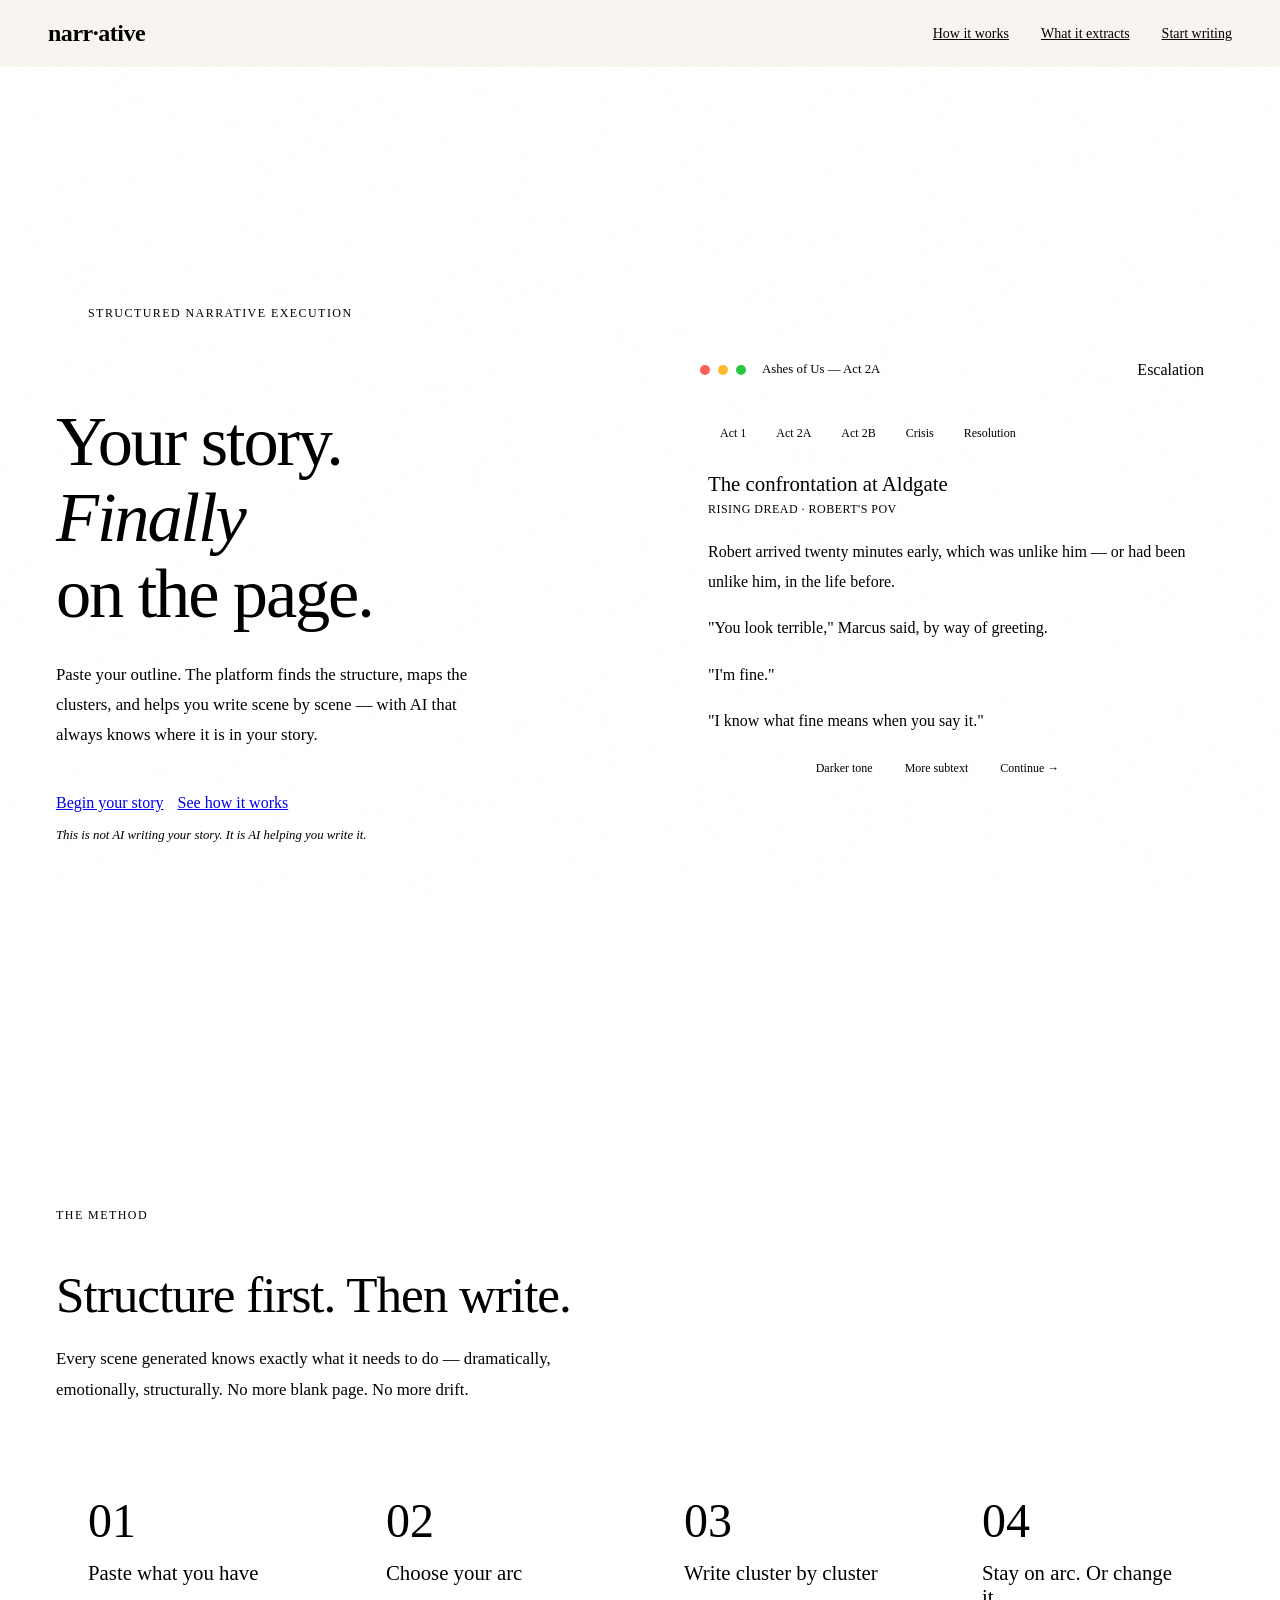
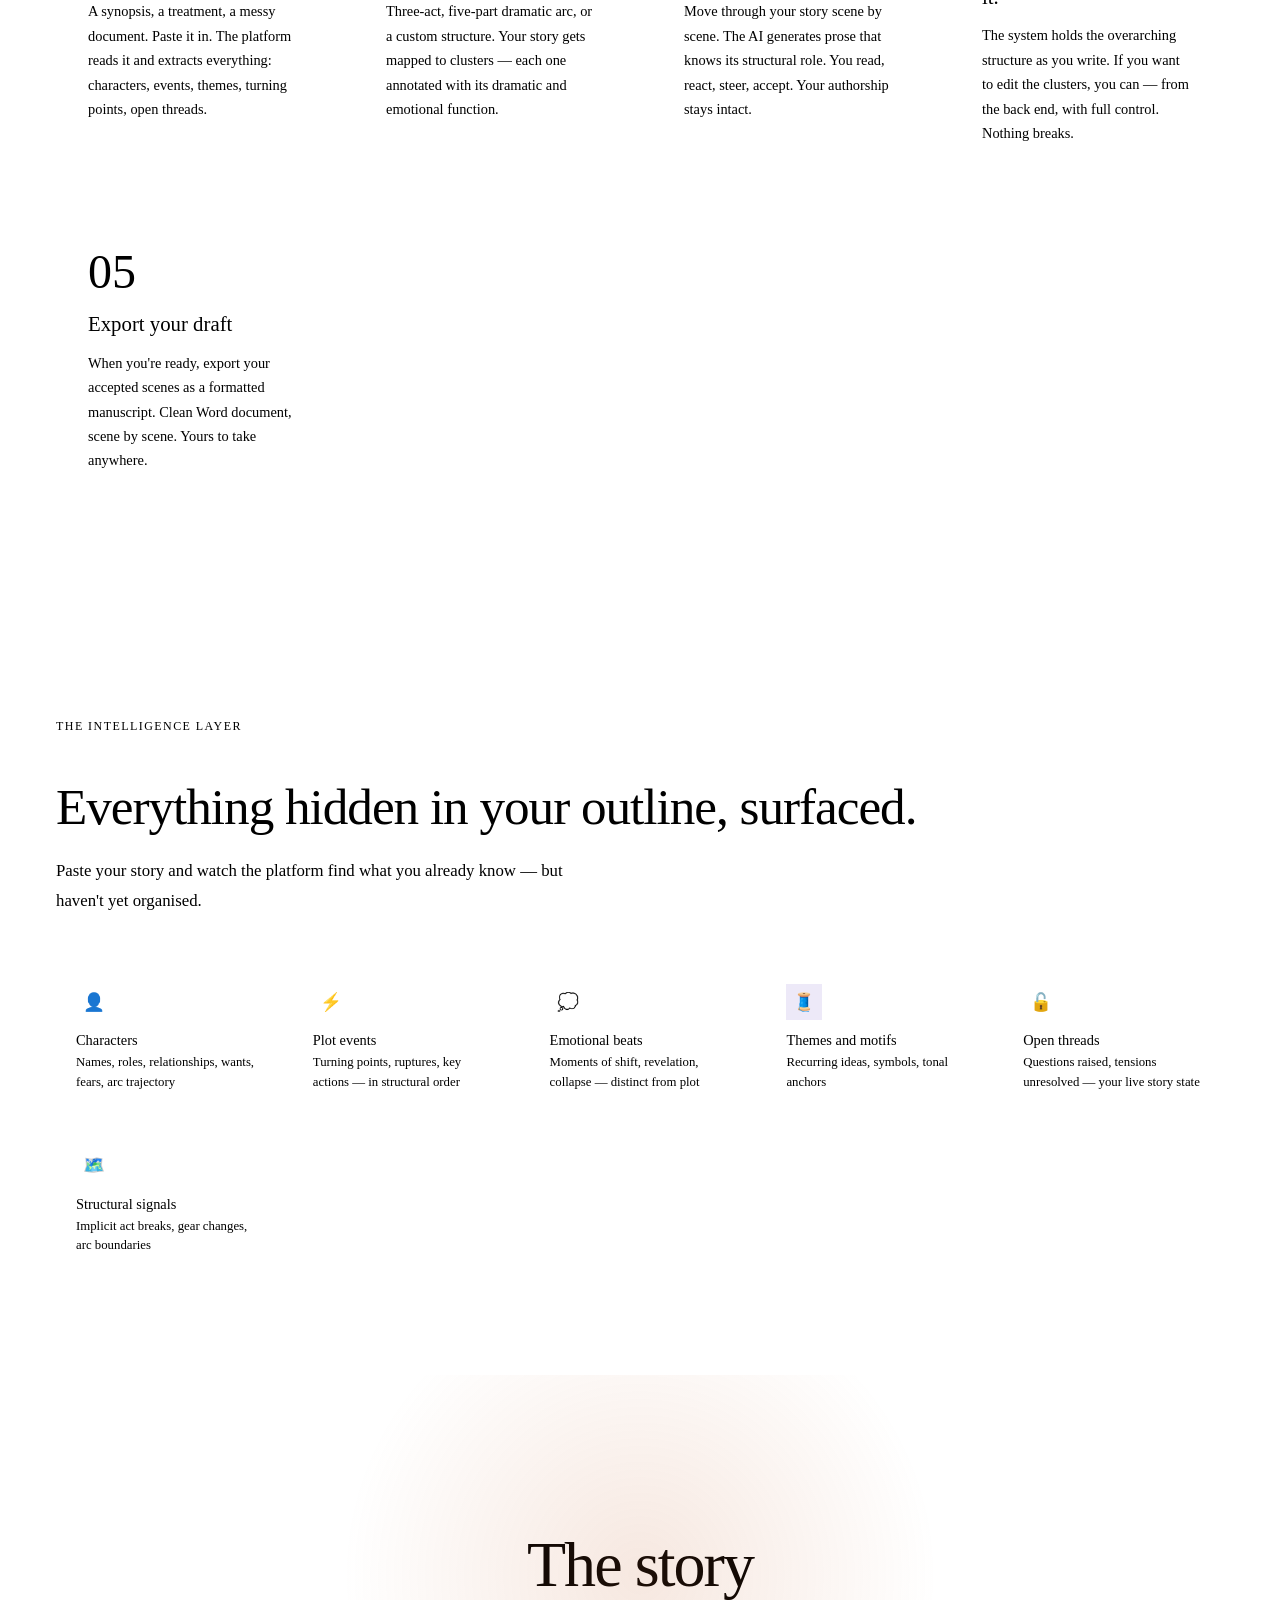
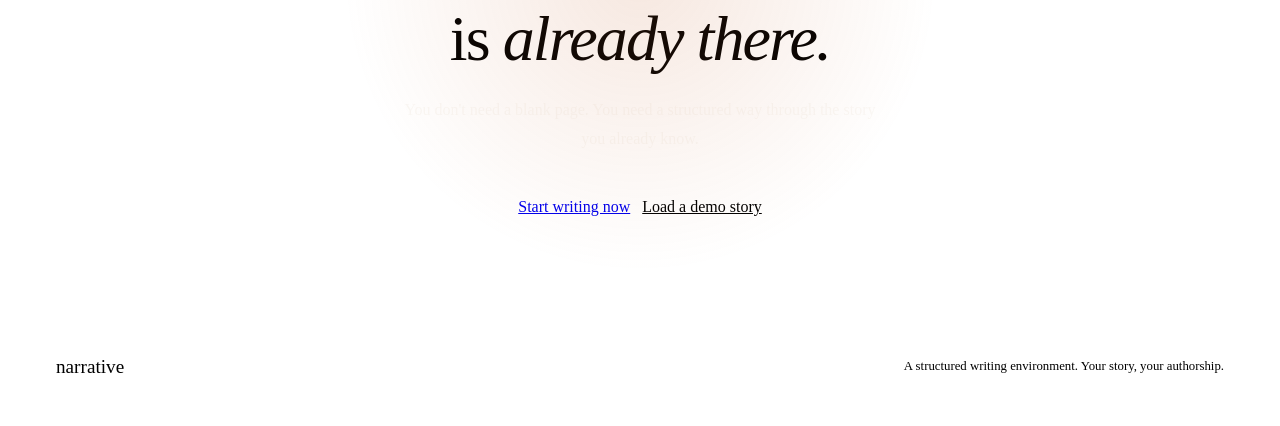
==== index.html @ 1c7d30bf "Add files via upload" ====
<!DOCTYPE html>
<html lang="en">
<head>
  <meta charset="UTF-8">
  <meta name="viewport" content="width=device-width, initial-scale=1.0">
  <title>Narrative — Structured storytelling</title>
  <link rel="stylesheet" href="css/style.css">
  <style>
    /* ── Landing page styles ── */
    body { overflow-x: hidden; }

    /* Grain texture overlay */
    body::before {
      content: '';
      position: fixed; inset: 0;
      background-image: url("data:image/svg+xml,%3Csvg viewBox='0 0 256 256' xmlns='http://www.w3.org/2000/svg'%3E%3Cfilter id='noise'%3E%3CfeTurbulence type='fractalNoise' baseFrequency='0.9' numOctaves='4' stitchTiles='stitch'/%3E%3C/filter%3E%3Crect width='100%25' height='100%25' filter='url(%23noise)' opacity='0.03'/%3E%3C/svg%3E");
      pointer-events: none; z-index: 0; opacity: 0.4;
    }

    /* ── Nav ── */
    nav {
      position: fixed; top: 0; left: 0; right: 0; z-index: 100;
      display: flex; align-items: center; justify-content: space-between;
      padding: 20px 48px;
      background: rgba(247,244,239,0.88);
      backdrop-filter: blur(12px);
      border-bottom: 1px solid var(--border);
    }
    .nav-logo {
      font-family: var(--font-display);
      font-size: 1.5rem; font-weight: 600;
      letter-spacing: -0.02em; color: var(--ink);
    }
    .nav-logo span { color: var(--accent); }
    .nav-links { display: flex; align-items: center; gap: 32px; }
    .nav-links a {
      font-size: 0.875rem; color: var(--ink-mute);
      transition: color var(--transition);
    }
    .nav-links a:hover { color: var(--ink); }

    /* ── Hero ── */
    .hero {
      min-height: 100vh;
      display: flex; align-items: center;
      padding: 120px 48px 80px;
      position: relative;
    }
    .hero-inner {
      max-width: 1200px; margin: 0 auto; width: 100%;
      display: grid; grid-template-columns: 1fr 1fr; gap: 80px;
      align-items: center;
    }
    .hero-text { position: relative; z-index: 1; }
    .hero-eyebrow {
      display: inline-flex; align-items: center; gap: 8px;
      font-size: 0.75rem; font-weight: 500; letter-spacing: 0.12em;
      text-transform: uppercase; color: var(--accent);
      margin-bottom: 24px;
    }
    .hero-eyebrow::before {
      content: ''; width: 24px; height: 1px; background: var(--accent);
    }
    .hero-title {
      font-size: clamp(3rem, 5.5vw, 5rem);
      font-weight: 300; line-height: 1.08;
      letter-spacing: -0.03em;
      color: var(--ink); margin-bottom: 28px;
    }
    .hero-title em { font-style: italic; color: var(--accent); }
    .hero-sub {
      font-size: 1.05rem; line-height: 1.8;
      color: var(--ink-soft); max-width: 440px;
      margin-bottom: 44px;
    }
    .hero-actions { display: flex; align-items: center; gap: 14px; flex-wrap: wrap; }
    .hero-note {
      margin-top: 16px;
      font-size: 0.8rem; color: var(--ink-ghost);
      font-style: italic;
    }

    /* ── Hero visual / demo card ── */
    .hero-visual {
      position: relative;
    }
    .demo-card {
      background: var(--paper-card);
      border: 1px solid var(--border);
      border-radius: var(--radius-xl);
      box-shadow: var(--shadow-lg);
      overflow: hidden;
      position: relative;
    }
    .demo-topbar {
      display: flex; align-items: center; gap: 8px;
      padding: 14px 20px;
      border-bottom: 1px solid var(--border);
      background: var(--paper-warm);
    }
    .demo-dot { width: 10px; height: 10px; border-radius: 50%; }
    .demo-dot:nth-child(1) { background: #ff5f56; }
    .demo-dot:nth-child(2) { background: #ffbd2e; }
    .demo-dot:nth-child(3) { background: #27c93f; }
    .demo-title {
      margin-left: 8px; font-size: 0.8rem;
      color: var(--ink-mute); font-weight: 500;
    }
    .demo-badge { margin-left: auto; }
    .demo-body { padding: 28px; }
    .demo-cluster-rail {
      display: flex; gap: 6px; margin-bottom: 24px;
      overflow-x: auto; padding-bottom: 2px;
    }
    .demo-cluster-rail::-webkit-scrollbar { display: none; }
    .demo-cluster {
      flex-shrink: 0; padding: 5px 12px;
      border-radius: 20px; font-size: 0.75rem; font-weight: 500;
      border: 1px solid var(--border); background: var(--paper-warm);
      color: var(--ink-mute); cursor: default;
      transition: var(--transition);
    }
    .demo-cluster.active {
      background: var(--ink); color: var(--paper); border-color: var(--ink);
    }
    .demo-cluster.done {
      background: var(--teal-pale); color: var(--teal); border-color: rgba(42,107,107,0.2);
    }
    .demo-scene-title {
      font-family: var(--font-display);
      font-size: 1.3rem; font-weight: 500;
      margin-bottom: 6px; color: var(--ink);
    }
    .demo-fn {
      font-size: 0.75rem; color: var(--accent);
      margin-bottom: 20px; font-weight: 500;
      letter-spacing: 0.04em; text-transform: uppercase;
    }
    .demo-prose {
      font-family: var(--font-display);
      font-size: 1rem; line-height: 1.9;
      color: var(--ink-soft);
    }
    .demo-prose p { margin-bottom: 12px; }
    .demo-cursor {
      display: inline-block; width: 2px; height: 18px;
      background: var(--accent); vertical-align: middle;
      animation: pulse-soft 1.2s ease-in-out infinite;
    }
    .demo-controls {
      display: flex; gap: 8px; margin-top: 20px; flex-wrap: wrap;
    }
    .demo-ctrl {
      padding: 5px 12px; border-radius: 20px;
      font-size: 0.75rem; border: 1px solid var(--border);
      background: var(--paper-warm); color: var(--ink-soft);
      cursor: default;
    }
    .demo-ctrl.primary {
      background: var(--accent); color: white; border-color: var(--accent);
    }

    /* floating accent shapes */
    .hero-visual::before {
      content: '';
      position: absolute; top: -40px; right: -40px;
      width: 200px; height: 200px;
      border: 1px solid var(--border-strong); border-radius: 50%;
      opacity: 0.4; z-index: -1;
    }
    .hero-visual::after {
      content: '';
      position: absolute; bottom: -60px; left: -30px;
      width: 120px; height: 120px;
      background: var(--accent-pale);
      border-radius: 50%; z-index: -1; opacity: 0.5;
      filter: blur(30px);
    }

    /* ── How it works ── */
    .section { padding: 100px 48px; }
    .section-inner { max-width: 1200px; margin: 0 auto; }
    .section-eyebrow {
      font-size: 0.75rem; font-weight: 500; letter-spacing: 0.12em;
      text-transform: uppercase; color: var(--accent);
      margin-bottom: 16px; display: block;
    }
    .section-title {
      font-size: clamp(2rem, 4vw, 3.2rem);
      font-weight: 400; letter-spacing: -0.02em;
      color: var(--ink); margin-bottom: 20px;
    }
    .section-sub {
      font-size: 1.05rem; color: var(--ink-soft);
      max-width: 540px; line-height: 1.8;
    }

    .steps-grid {
      display: grid;
      grid-template-columns: repeat(auto-fit, minmax(260px, 1fr));
      gap: 24px; margin-top: 60px;
    }
    .step-card {
      background: var(--paper-card);
      border: 1px solid var(--border);
      border-radius: var(--radius-lg);
      padding: 32px; position: relative;
      transition: var(--transition);
    }
    .step-card:hover {
      transform: translateY(-3px);
      box-shadow: var(--shadow-md);
      border-color: var(--border-strong);
    }
    .step-num {
      font-family: var(--font-display);
      font-size: 3rem; font-weight: 300;
      color: var(--border-strong); line-height: 1;
      margin-bottom: 16px; user-select: none;
    }
    .step-title {
      font-family: var(--font-display);
      font-size: 1.3rem; font-weight: 500;
      color: var(--ink); margin-bottom: 10px;
    }
    .step-desc { font-size: 0.9rem; color: var(--ink-mute); line-height: 1.7; }

    /* ── Extracts section ── */
    .extracts-section { background: var(--paper-warm); }
    .extracts-grid {
      display: grid;
      grid-template-columns: repeat(auto-fit, minmax(200px, 1fr));
      gap: 16px; margin-top: 48px;
    }
    .extract-item {
      background: var(--paper-card);
      border: 1px solid var(--border);
      border-radius: var(--radius-md);
      padding: 20px;
    }
    .extract-icon {
      width: 36px; height: 36px; border-radius: var(--radius-sm);
      display: flex; align-items: center; justify-content: center;
      font-size: 1.1rem; margin-bottom: 12px;
    }
    .extract-label {
      font-weight: 500; font-size: 0.9rem; color: var(--ink);
      margin-bottom: 4px;
    }
    .extract-desc { font-size: 0.8rem; color: var(--ink-mute); line-height: 1.5; }

    /* ── CTA ── */
    .cta-section {
      text-align: center; padding: 100px 48px;
      background: var(--ink); color: var(--paper);
      position: relative; overflow: hidden;
    }
    .cta-section::before {
      content: '';
      position: absolute; top: -100px; left: 50%;
      transform: translateX(-50%);
      width: 600px; height: 600px;
      background: radial-gradient(circle, rgba(196,98,45,0.15) 0%, transparent 70%);
      pointer-events: none;
    }
    .cta-title {
      font-size: clamp(2.4rem, 5vw, 4rem);
      font-weight: 300; letter-spacing: -0.03em;
      margin-bottom: 20px;
      color: var(--paper);
    }
    .cta-title em { font-style: italic; color: var(--accent-soft); }
    .cta-sub {
      font-size: 1rem; color: rgba(247,244,239,0.6);
      max-width: 480px; margin: 0 auto 44px; line-height: 1.8;
    }
    .cta-actions { display: flex; gap: 12px; justify-content: center; flex-wrap: wrap; }
    .btn-paper {
      background: var(--paper); color: var(--ink);
      border-color: var(--paper);
    }
    .btn-paper:hover { background: var(--paper-warm); transform: translateY(-1px); }

    /* ── Footer ── */
    footer {
      padding: 40px 48px;
      border-top: 1px solid var(--border);
      display: flex; align-items: center; justify-content: space-between;
      flex-wrap: wrap; gap: 16px;
    }
    .footer-logo {
      font-family: var(--font-display);
      font-size: 1.2rem; color: var(--ink-mute);
    }
    .footer-note { font-size: 0.8rem; color: var(--ink-ghost); }

    /* ── Staggered entry animations ── */
    .hero-eyebrow { animation: fadeUp 0.5s 0.1s both; }
    .hero-title   { animation: fadeUp 0.5s 0.2s both; }
    .hero-sub     { animation: fadeUp 0.5s 0.3s both; }
    .hero-actions { animation: fadeUp 0.5s 0.4s both; }
    .hero-visual  { animation: fadeUp 0.6s 0.35s both; }

    @media (max-width: 900px) {
      .hero-inner { grid-template-columns: 1fr; gap: 48px; }
      nav { padding: 16px 24px; }
      .hero { padding: 100px 24px 60px; }
      .section { padding: 64px 24px; }
      .nav-links { gap: 20px; }
    }
  </style>
</head>
<body>

  <!-- Navigation -->
  <nav>
    <div class="nav-logo">narr<span>·</span>ative</div>
    <div class="nav-links">
      <a href="#how">How it works</a>
      <a href="#extracts">What it extracts</a>
      <a href="app.html" class="btn btn-primary btn-sm">Start writing</a>
    </div>
  </nav>

  <!-- Hero -->
  <section class="hero">
    <div class="hero-inner">
      <div class="hero-text">
        <div class="hero-eyebrow">Structured narrative execution</div>
        <h1 class="hero-title">
          Your story.<br>
          <em>Finally</em><br>
          on the page.
        </h1>
        <p class="hero-sub">
          Paste your outline. The platform finds the structure, maps the clusters, and helps you write scene by scene — with AI that always knows where it is in your story.
        </p>
        <div class="hero-actions">
          <a href="app.html" class="btn btn-primary btn-lg">Begin your story</a>
          <a href="#how" class="btn btn-ghost btn-lg">See how it works</a>
        </div>
        <p class="hero-note">This is not AI writing your story. It is AI helping you write it.</p>
      </div>

      <!-- Demo preview card -->
      <div class="hero-visual">
        <div class="demo-card">
          <div class="demo-topbar">
            <div class="demo-dot"></div>
            <div class="demo-dot"></div>
            <div class="demo-dot"></div>
            <span class="demo-title">Ashes of Us — Act 2A</span>
            <span class="demo-badge pill pill-accent">Escalation</span>
          </div>
          <div class="demo-body">
            <div class="demo-cluster-rail">
              <div class="demo-cluster done">Act 1</div>
              <div class="demo-cluster active">Act 2A</div>
              <div class="demo-cluster">Act 2B</div>
              <div class="demo-cluster">Crisis</div>
              <div class="demo-cluster">Resolution</div>
            </div>
            <div class="demo-scene-title">The confrontation at Aldgate</div>
            <div class="demo-fn">Rising dread · Robert's POV</div>
            <div class="demo-prose">
              <p>Robert arrived twenty minutes early, which was unlike him — or had been unlike him, in the life before.</p>
              <p>"You look terrible," Marcus said, by way of greeting.</p>
              <p>"I'm fine."</p>
              <p>"I know what fine means when you say it."<span class="demo-cursor"></span></p>
            </div>
            <div class="demo-controls">
              <span class="demo-ctrl primary">Accept scene</span>
              <span class="demo-ctrl">Darker tone</span>
              <span class="demo-ctrl">More subtext</span>
              <span class="demo-ctrl">Continue →</span>
            </div>
          </div>
        </div>
      </div>
    </div>
  </section>

  <!-- How it works -->
  <section class="section" id="how">
    <div class="section-inner">
      <span class="section-eyebrow">The method</span>
      <h2 class="section-title">Structure first. Then write.</h2>
      <p class="section-sub">Every scene generated knows exactly what it needs to do — dramatically, emotionally, structurally. No more blank page. No more drift.</p>

      <div class="steps-grid">
        <div class="step-card">
          <div class="step-num">01</div>
          <div class="step-title">Paste what you have</div>
          <p class="step-desc">A synopsis, a treatment, a messy document. Paste it in. The platform reads it and extracts everything: characters, events, themes, turning points, open threads.</p>
        </div>
        <div class="step-card">
          <div class="step-num">02</div>
          <div class="step-title">Choose your arc</div>
          <p class="step-desc">Three-act, five-part dramatic arc, or a custom structure. Your story gets mapped to clusters — each one annotated with its dramatic and emotional function.</p>
        </div>
        <div class="step-card">
          <div class="step-num">03</div>
          <div class="step-title">Write cluster by cluster</div>
          <p class="step-desc">Move through your story scene by scene. The AI generates prose that knows its structural role. You read, react, steer, accept. Your authorship stays intact.</p>
        </div>
        <div class="step-card">
          <div class="step-num">04</div>
          <div class="step-title">Stay on arc. Or change it.</div>
          <p class="step-desc">The system holds the overarching structure as you write. If you want to edit the clusters, you can — from the back end, with full control. Nothing breaks.</p>
        </div>
        <div class="step-card">
          <div class="step-num">05</div>
          <div class="step-title">Export your draft</div>
          <p class="step-desc">When you're ready, export your accepted scenes as a formatted manuscript. Clean Word document, scene by scene. Yours to take anywhere.</p>
        </div>
      </div>
    </div>
  </section>

  <!-- What it extracts -->
  <section class="section extracts-section" id="extracts">
    <div class="section-inner">
      <span class="section-eyebrow">The intelligence layer</span>
      <h2 class="section-title">Everything hidden in your outline, surfaced.</h2>
      <p class="section-sub">Paste your story and watch the platform find what you already know — but haven't yet organised.</p>

      <div class="extracts-grid">
        <div class="extract-item">
          <div class="extract-icon" style="background:var(--accent-pale);">👤</div>
          <div class="extract-label">Characters</div>
          <div class="extract-desc">Names, roles, relationships, wants, fears, arc trajectory</div>
        </div>
        <div class="extract-item">
          <div class="extract-icon" style="background:var(--gold-pale);">⚡</div>
          <div class="extract-label">Plot events</div>
          <div class="extract-desc">Turning points, ruptures, key actions — in structural order</div>
        </div>
        <div class="extract-item">
          <div class="extract-icon" style="background:var(--teal-pale);">💭</div>
          <div class="extract-label">Emotional beats</div>
          <div class="extract-desc">Moments of shift, revelation, collapse — distinct from plot</div>
        </div>
        <div class="extract-item">
          <div class="extract-icon" style="background:#ede9f8;">🧵</div>
          <div class="extract-label">Themes and motifs</div>
          <div class="extract-desc">Recurring ideas, symbols, tonal anchors</div>
        </div>
        <div class="extract-item">
          <div class="extract-icon" style="background:var(--accent-pale);">🔓</div>
          <div class="extract-label">Open threads</div>
          <div class="extract-desc">Questions raised, tensions unresolved — your live story state</div>
        </div>
        <div class="extract-item">
          <div class="extract-icon" style="background:var(--paper-warm);">🗺️</div>
          <div class="extract-label">Structural signals</div>
          <div class="extract-desc">Implicit act breaks, gear changes, arc boundaries</div>
        </div>
      </div>
    </div>
  </section>

  <!-- CTA -->
  <section class="cta-section">
    <h2 class="cta-title">The story<br>is <em>already there.</em></h2>
    <p class="cta-sub">You don't need a blank page. You need a structured way through the story you already know.</p>
    <div class="cta-actions">
      <a href="app.html" class="btn btn-accent btn-lg">Start writing now</a>
      <a href="app.html?demo=true" class="btn btn-paper btn-lg">Load a demo story</a>
    </div>
  </section>

  <!-- Footer -->
  <footer>
    <div class="footer-logo">narrative</div>
    <div class="footer-note">A structured writing environment. Your story, your authorship.</div>
  </footer>

  <div id="toast-container"></div>

</body>
</html>
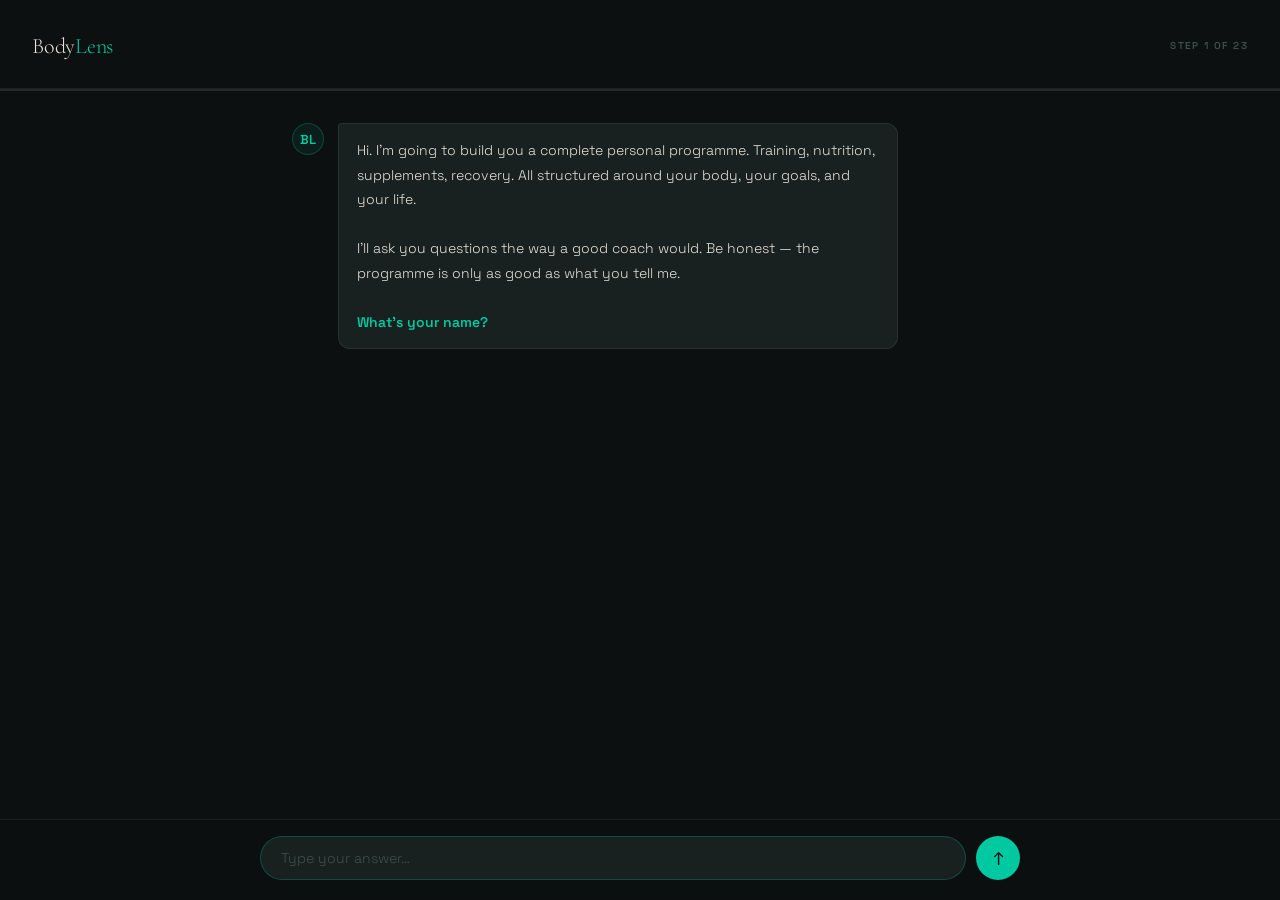
==== commit 00d655a6: "Add files via upload" ====
--- a/index.html
+++ b/index.html
@@ -1,481 +1,18 @@
 <!DOCTYPE html>
-<html lang="en">
+<html>
 <head>
-  <meta charset="UTF-8">
-  <meta name="viewport" content="width=device-width, initial-scale=1.0">
-  <title>Narrative — Structured storytelling</title>
-  <link rel="stylesheet" href="css/style.css">
-  <style>
-    /* ── Landing page styles ── */
-    body { overflow-x: hidden; }
-
-    /* Grain texture overlay */
-    body::before {
-      content: '';
-      position: fixed; inset: 0;
-      background-image: url("data:image/svg+xml,%3Csvg viewBox='0 0 256 256' xmlns='http://www.w3.org/2000/svg'%3E%3Cfilter id='noise'%3E%3CfeTurbulence type='fractalNoise' baseFrequency='0.9' numOctaves='4' stitchTiles='stitch'/%3E%3C/filter%3E%3Crect width='100%25' height='100%25' filter='url(%23noise)' opacity='0.03'/%3E%3C/svg%3E");
-      pointer-events: none; z-index: 0; opacity: 0.4;
-    }
-
-    /* ── Nav ── */
-    nav {
-      position: fixed; top: 0; left: 0; right: 0; z-index: 100;
-      display: flex; align-items: center; justify-content: space-between;
-      padding: 20px 48px;
-      background: rgba(247,244,239,0.88);
-      backdrop-filter: blur(12px);
-      border-bottom: 1px solid var(--border);
-    }
-    .nav-logo {
-      font-family: var(--font-display);
-      font-size: 1.5rem; font-weight: 600;
-      letter-spacing: -0.02em; color: var(--ink);
-    }
-    .nav-logo span { color: var(--accent); }
-    .nav-links { display: flex; align-items: center; gap: 32px; }
-    .nav-links a {
-      font-size: 0.875rem; color: var(--ink-mute);
-      transition: color var(--transition);
-    }
-    .nav-links a:hover { color: var(--ink); }
-
-    /* ── Hero ── */
-    .hero {
-      min-height: 100vh;
-      display: flex; align-items: center;
-      padding: 120px 48px 80px;
-      position: relative;
-    }
-    .hero-inner {
-      max-width: 1200px; margin: 0 auto; width: 100%;
-      display: grid; grid-template-columns: 1fr 1fr; gap: 80px;
-      align-items: center;
-    }
-    .hero-text { position: relative; z-index: 1; }
-    .hero-eyebrow {
-      display: inline-flex; align-items: center; gap: 8px;
-      font-size: 0.75rem; font-weight: 500; letter-spacing: 0.12em;
-      text-transform: uppercase; color: var(--accent);
-      margin-bottom: 24px;
-    }
-    .hero-eyebrow::before {
-      content: ''; width: 24px; height: 1px; background: var(--accent);
-    }
-    .hero-title {
-      font-size: clamp(3rem, 5.5vw, 5rem);
-      font-weight: 300; line-height: 1.08;
-      letter-spacing: -0.03em;
-      color: var(--ink); margin-bottom: 28px;
-    }
-    .hero-title em { font-style: italic; color: var(--accent); }
-    .hero-sub {
-      font-size: 1.05rem; line-height: 1.8;
-      color: var(--ink-soft); max-width: 440px;
-      margin-bottom: 44px;
-    }
-    .hero-actions { display: flex; align-items: center; gap: 14px; flex-wrap: wrap; }
-    .hero-note {
-      margin-top: 16px;
-      font-size: 0.8rem; color: var(--ink-ghost);
-      font-style: italic;
-    }
-
-    /* ── Hero visual / demo card ── */
-    .hero-visual {
-      position: relative;
-    }
-    .demo-card {
-      background: var(--paper-card);
-      border: 1px solid var(--border);
-      border-radius: var(--radius-xl);
-      box-shadow: var(--shadow-lg);
-      overflow: hidden;
-      position: relative;
-    }
-    .demo-topbar {
-      display: flex; align-items: center; gap: 8px;
-      padding: 14px 20px;
-      border-bottom: 1px solid var(--border);
-      background: var(--paper-warm);
-    }
-    .demo-dot { width: 10px; height: 10px; border-radius: 50%; }
-    .demo-dot:nth-child(1) { background: #ff5f56; }
-    .demo-dot:nth-child(2) { background: #ffbd2e; }
-    .demo-dot:nth-child(3) { background: #27c93f; }
-    .demo-title {
-      margin-left: 8px; font-size: 0.8rem;
-      color: var(--ink-mute); font-weight: 500;
-    }
-    .demo-badge { margin-left: auto; }
-    .demo-body { padding: 28px; }
-    .demo-cluster-rail {
-      display: flex; gap: 6px; margin-bottom: 24px;
-      overflow-x: auto; padding-bottom: 2px;
-    }
-    .demo-cluster-rail::-webkit-scrollbar { display: none; }
-    .demo-cluster {
-      flex-shrink: 0; padding: 5px 12px;
-      border-radius: 20px; font-size: 0.75rem; font-weight: 500;
-      border: 1px solid var(--border); background: var(--paper-warm);
-      color: var(--ink-mute); cursor: default;
-      transition: var(--transition);
-    }
-    .demo-cluster.active {
-      background: var(--ink); color: var(--paper); border-color: var(--ink);
-    }
-    .demo-cluster.done {
-      background: var(--teal-pale); color: var(--teal); border-color: rgba(42,107,107,0.2);
-    }
-    .demo-scene-title {
-      font-family: var(--font-display);
-      font-size: 1.3rem; font-weight: 500;
-      margin-bottom: 6px; color: var(--ink);
-    }
-    .demo-fn {
-      font-size: 0.75rem; color: var(--accent);
-      margin-bottom: 20px; font-weight: 500;
-      letter-spacing: 0.04em; text-transform: uppercase;
-    }
-    .demo-prose {
-      font-family: var(--font-display);
-      font-size: 1rem; line-height: 1.9;
-      color: var(--ink-soft);
-    }
-    .demo-prose p { margin-bottom: 12px; }
-    .demo-cursor {
-      display: inline-block; width: 2px; height: 18px;
-      background: var(--accent); vertical-align: middle;
-      animation: pulse-soft 1.2s ease-in-out infinite;
-    }
-    .demo-controls {
-      display: flex; gap: 8px; margin-top: 20px; flex-wrap: wrap;
-    }
-    .demo-ctrl {
-      padding: 5px 12px; border-radius: 20px;
-      font-size: 0.75rem; border: 1px solid var(--border);
-      background: var(--paper-warm); color: var(--ink-soft);
-      cursor: default;
-    }
-    .demo-ctrl.primary {
-      background: var(--accent); color: white; border-color: var(--accent);
-    }
-
-    /* floating accent shapes */
-    .hero-visual::before {
-      content: '';
-      position: absolute; top: -40px; right: -40px;
-      width: 200px; height: 200px;
-      border: 1px solid var(--border-strong); border-radius: 50%;
-      opacity: 0.4; z-index: -1;
-    }
-    .hero-visual::after {
-      content: '';
-      position: absolute; bottom: -60px; left: -30px;
-      width: 120px; height: 120px;
-      background: var(--accent-pale);
-      border-radius: 50%; z-index: -1; opacity: 0.5;
-      filter: blur(30px);
-    }
-
-    /* ── How it works ── */
-    .section { padding: 100px 48px; }
-    .section-inner { max-width: 1200px; margin: 0 auto; }
-    .section-eyebrow {
-      font-size: 0.75rem; font-weight: 500; letter-spacing: 0.12em;
-      text-transform: uppercase; color: var(--accent);
-      margin-bottom: 16px; display: block;
-    }
-    .section-title {
-      font-size: clamp(2rem, 4vw, 3.2rem);
-      font-weight: 400; letter-spacing: -0.02em;
-      color: var(--ink); margin-bottom: 20px;
-    }
-    .section-sub {
-      font-size: 1.05rem; color: var(--ink-soft);
-      max-width: 540px; line-height: 1.8;
-    }
-
-    .steps-grid {
-      display: grid;
-      grid-template-columns: repeat(auto-fit, minmax(260px, 1fr));
-      gap: 24px; margin-top: 60px;
-    }
-    .step-card {
-      background: var(--paper-card);
-      border: 1px solid var(--border);
-      border-radius: var(--radius-lg);
-      padding: 32px; position: relative;
-      transition: var(--transition);
-    }
-    .step-card:hover {
-      transform: translateY(-3px);
-      box-shadow: var(--shadow-md);
-      border-color: var(--border-strong);
-    }
-    .step-num {
-      font-family: var(--font-display);
-      font-size: 3rem; font-weight: 300;
-      color: var(--border-strong); line-height: 1;
-      margin-bottom: 16px; user-select: none;
-    }
-    .step-title {
-      font-family: var(--font-display);
-      font-size: 1.3rem; font-weight: 500;
-      color: var(--ink); margin-bottom: 10px;
-    }
-    .step-desc { font-size: 0.9rem; color: var(--ink-mute); line-height: 1.7; }
-
-    /* ── Extracts section ── */
-    .extracts-section { background: var(--paper-warm); }
-    .extracts-grid {
-      display: grid;
-      grid-template-columns: repeat(auto-fit, minmax(200px, 1fr));
-      gap: 16px; margin-top: 48px;
-    }
-    .extract-item {
-      background: var(--paper-card);
-      border: 1px solid var(--border);
-      border-radius: var(--radius-md);
-      padding: 20px;
-    }
-    .extract-icon {
-      width: 36px; height: 36px; border-radius: var(--radius-sm);
-      display: flex; align-items: center; justify-content: center;
-      font-size: 1.1rem; margin-bottom: 12px;
-    }
-    .extract-label {
-      font-weight: 500; font-size: 0.9rem; color: var(--ink);
-      margin-bottom: 4px;
-    }
-    .extract-desc { font-size: 0.8rem; color: var(--ink-mute); line-height: 1.5; }
-
-    /* ── CTA ── */
-    .cta-section {
-      text-align: center; padding: 100px 48px;
-      background: var(--ink); color: var(--paper);
-      position: relative; overflow: hidden;
-    }
-    .cta-section::before {
-      content: '';
-      position: absolute; top: -100px; left: 50%;
-      transform: translateX(-50%);
-      width: 600px; height: 600px;
-      background: radial-gradient(circle, rgba(196,98,45,0.15) 0%, transparent 70%);
-      pointer-events: none;
-    }
-    .cta-title {
-      font-size: clamp(2.4rem, 5vw, 4rem);
-      font-weight: 300; letter-spacing: -0.03em;
-      margin-bottom: 20px;
-      color: var(--paper);
-    }
-    .cta-title em { font-style: italic; color: var(--accent-soft); }
-    .cta-sub {
-      font-size: 1rem; color: rgba(247,244,239,0.6);
-      max-width: 480px; margin: 0 auto 44px; line-height: 1.8;
-    }
-    .cta-actions { display: flex; gap: 12px; justify-content: center; flex-wrap: wrap; }
-    .btn-paper {
-      background: var(--paper); color: var(--ink);
-      border-color: var(--paper);
-    }
-    .btn-paper:hover { background: var(--paper-warm); transform: translateY(-1px); }
-
-    /* ── Footer ── */
-    footer {
-      padding: 40px 48px;
-      border-top: 1px solid var(--border);
-      display: flex; align-items: center; justify-content: space-between;
-      flex-wrap: wrap; gap: 16px;
-    }
-    .footer-logo {
-      font-family: var(--font-display);
-      font-size: 1.2rem; color: var(--ink-mute);
-    }
-    .footer-note { font-size: 0.8rem; color: var(--ink-ghost); }
-
-    /* ── Staggered entry animations ── */
-    .hero-eyebrow { animation: fadeUp 0.5s 0.1s both; }
-    .hero-title   { animation: fadeUp 0.5s 0.2s both; }
-    .hero-sub     { animation: fadeUp 0.5s 0.3s both; }
-    .hero-actions { animation: fadeUp 0.5s 0.4s both; }
-    .hero-visual  { animation: fadeUp 0.6s 0.35s both; }
-
-    @media (max-width: 900px) {
-      .hero-inner { grid-template-columns: 1fr; gap: 48px; }
-      nav { padding: 16px 24px; }
-      .hero { padding: 100px 24px 60px; }
-      .section { padding: 64px 24px; }
-      .nav-links { gap: 20px; }
-    }
-  </style>
+<meta charset="UTF-8">
+<title>BodyLens</title>
 </head>
 <body>
-
-  <!-- Navigation -->
-  <nav>
-    <div class="nav-logo">narr<span>·</span>ative</div>
-    <div class="nav-links">
-      <a href="#how">How it works</a>
-      <a href="#extracts">What it extracts</a>
-      <a href="app.html" class="btn btn-primary btn-sm">Start writing</a>
-    </div>
-  </nav>
-
-  <!-- Hero -->
-  <section class="hero">
-    <div class="hero-inner">
-      <div class="hero-text">
-        <div class="hero-eyebrow">Structured narrative execution</div>
-        <h1 class="hero-title">
-          Your story.<br>
-          <em>Finally</em><br>
-          on the page.
-        </h1>
-        <p class="hero-sub">
-          Paste your outline. The platform finds the structure, maps the clusters, and helps you write scene by scene — with AI that always knows where it is in your story.
-        </p>
-        <div class="hero-actions">
-          <a href="app.html" class="btn btn-primary btn-lg">Begin your story</a>
-          <a href="#how" class="btn btn-ghost btn-lg">See how it works</a>
-        </div>
-        <p class="hero-note">This is not AI writing your story. It is AI helping you write it.</p>
-      </div>
-
-      <!-- Demo preview card -->
-      <div class="hero-visual">
-        <div class="demo-card">
-          <div class="demo-topbar">
-            <div class="demo-dot"></div>
-            <div class="demo-dot"></div>
-            <div class="demo-dot"></div>
-            <span class="demo-title">Ashes of Us — Act 2A</span>
-            <span class="demo-badge pill pill-accent">Escalation</span>
-          </div>
-          <div class="demo-body">
-            <div class="demo-cluster-rail">
-              <div class="demo-cluster done">Act 1</div>
-              <div class="demo-cluster active">Act 2A</div>
-              <div class="demo-cluster">Act 2B</div>
-              <div class="demo-cluster">Crisis</div>
-              <div class="demo-cluster">Resolution</div>
-            </div>
-            <div class="demo-scene-title">The confrontation at Aldgate</div>
-            <div class="demo-fn">Rising dread · Robert's POV</div>
-            <div class="demo-prose">
-              <p>Robert arrived twenty minutes early, which was unlike him — or had been unlike him, in the life before.</p>
-              <p>"You look terrible," Marcus said, by way of greeting.</p>
-              <p>"I'm fine."</p>
-              <p>"I know what fine means when you say it."<span class="demo-cursor"></span></p>
-            </div>
-            <div class="demo-controls">
-              <span class="demo-ctrl primary">Accept scene</span>
-              <span class="demo-ctrl">Darker tone</span>
-              <span class="demo-ctrl">More subtext</span>
-              <span class="demo-ctrl">Continue →</span>
-            </div>
-          </div>
-        </div>
-      </div>
-    </div>
-  </section>
-
-  <!-- How it works -->
-  <section class="section" id="how">
-    <div class="section-inner">
-      <span class="section-eyebrow">The method</span>
-      <h2 class="section-title">Structure first. Then write.</h2>
-      <p class="section-sub">Every scene generated knows exactly what it needs to do — dramatically, emotionally, structurally. No more blank page. No more drift.</p>
-
-      <div class="steps-grid">
-        <div class="step-card">
-          <div class="step-num">01</div>
-          <div class="step-title">Paste what you have</div>
-          <p class="step-desc">A synopsis, a treatment, a messy document. Paste it in. The platform reads it and extracts everything: characters, events, themes, turning points, open threads.</p>
-        </div>
-        <div class="step-card">
-          <div class="step-num">02</div>
-          <div class="step-title">Choose your arc</div>
-          <p class="step-desc">Three-act, five-part dramatic arc, or a custom structure. Your story gets mapped to clusters — each one annotated with its dramatic and emotional function.</p>
-        </div>
-        <div class="step-card">
-          <div class="step-num">03</div>
-          <div class="step-title">Write cluster by cluster</div>
-          <p class="step-desc">Move through your story scene by scene. The AI generates prose that knows its structural role. You read, react, steer, accept. Your authorship stays intact.</p>
-        </div>
-        <div class="step-card">
-          <div class="step-num">04</div>
-          <div class="step-title">Stay on arc. Or change it.</div>
-          <p class="step-desc">The system holds the overarching structure as you write. If you want to edit the clusters, you can — from the back end, with full control. Nothing breaks.</p>
-        </div>
-        <div class="step-card">
-          <div class="step-num">05</div>
-          <div class="step-title">Export your draft</div>
-          <p class="step-desc">When you're ready, export your accepted scenes as a formatted manuscript. Clean Word document, scene by scene. Yours to take anywhere.</p>
-        </div>
-      </div>
-    </div>
-  </section>
-
-  <!-- What it extracts -->
-  <section class="section extracts-section" id="extracts">
-    <div class="section-inner">
-      <span class="section-eyebrow">The intelligence layer</span>
-      <h2 class="section-title">Everything hidden in your outline, surfaced.</h2>
-      <p class="section-sub">Paste your story and watch the platform find what you already know — but haven't yet organised.</p>
-
-      <div class="extracts-grid">
-        <div class="extract-item">
-          <div class="extract-icon" style="background:var(--accent-pale);">👤</div>
-          <div class="extract-label">Characters</div>
-          <div class="extract-desc">Names, roles, relationships, wants, fears, arc trajectory</div>
-        </div>
-        <div class="extract-item">
-          <div class="extract-icon" style="background:var(--gold-pale);">⚡</div>
-          <div class="extract-label">Plot events</div>
-          <div class="extract-desc">Turning points, ruptures, key actions — in structural order</div>
-        </div>
-        <div class="extract-item">
-          <div class="extract-icon" style="background:var(--teal-pale);">💭</div>
-          <div class="extract-label">Emotional beats</div>
-          <div class="extract-desc">Moments of shift, revelation, collapse — distinct from plot</div>
-        </div>
-        <div class="extract-item">
-          <div class="extract-icon" style="background:#ede9f8;">🧵</div>
-          <div class="extract-label">Themes and motifs</div>
-          <div class="extract-desc">Recurring ideas, symbols, tonal anchors</div>
-        </div>
-        <div class="extract-item">
-          <div class="extract-icon" style="background:var(--accent-pale);">🔓</div>
-          <div class="extract-label">Open threads</div>
-          <div class="extract-desc">Questions raised, tensions unresolved — your live story state</div>
-        </div>
-        <div class="extract-item">
-          <div class="extract-icon" style="background:var(--paper-warm);">🗺️</div>
-          <div class="extract-label">Structural signals</div>
-          <div class="extract-desc">Implicit act breaks, gear changes, arc boundaries</div>
-        </div>
-      </div>
-    </div>
-  </section>
-
-  <!-- CTA -->
-  <section class="cta-section">
-    <h2 class="cta-title">The story<br>is <em>already there.</em></h2>
-    <p class="cta-sub">You don't need a blank page. You need a structured way through the story you already know.</p>
-    <div class="cta-actions">
-      <a href="app.html" class="btn btn-accent btn-lg">Start writing now</a>
-      <a href="app.html?demo=true" class="btn btn-paper btn-lg">Load a demo story</a>
-    </div>
-  </section>
-
-  <!-- Footer -->
-  <footer>
-    <div class="footer-logo">narrative</div>
-    <div class="footer-note">A structured writing environment. Your story, your authorship.</div>
-  </footer>
-
-  <div id="toast-container"></div>
-
+<script>
+  try {
+    const p = localStorage.getItem('bl_profile');
+    const ok = p && JSON.parse(p) && JSON.parse(p).name;
+    location.replace(ok ? 'bodylens-day.html' : 'bodylens-onboard.html');
+  } catch(e) {
+    location.replace('bodylens-onboard.html');
+  }
+</script>
 </body>
 </html>
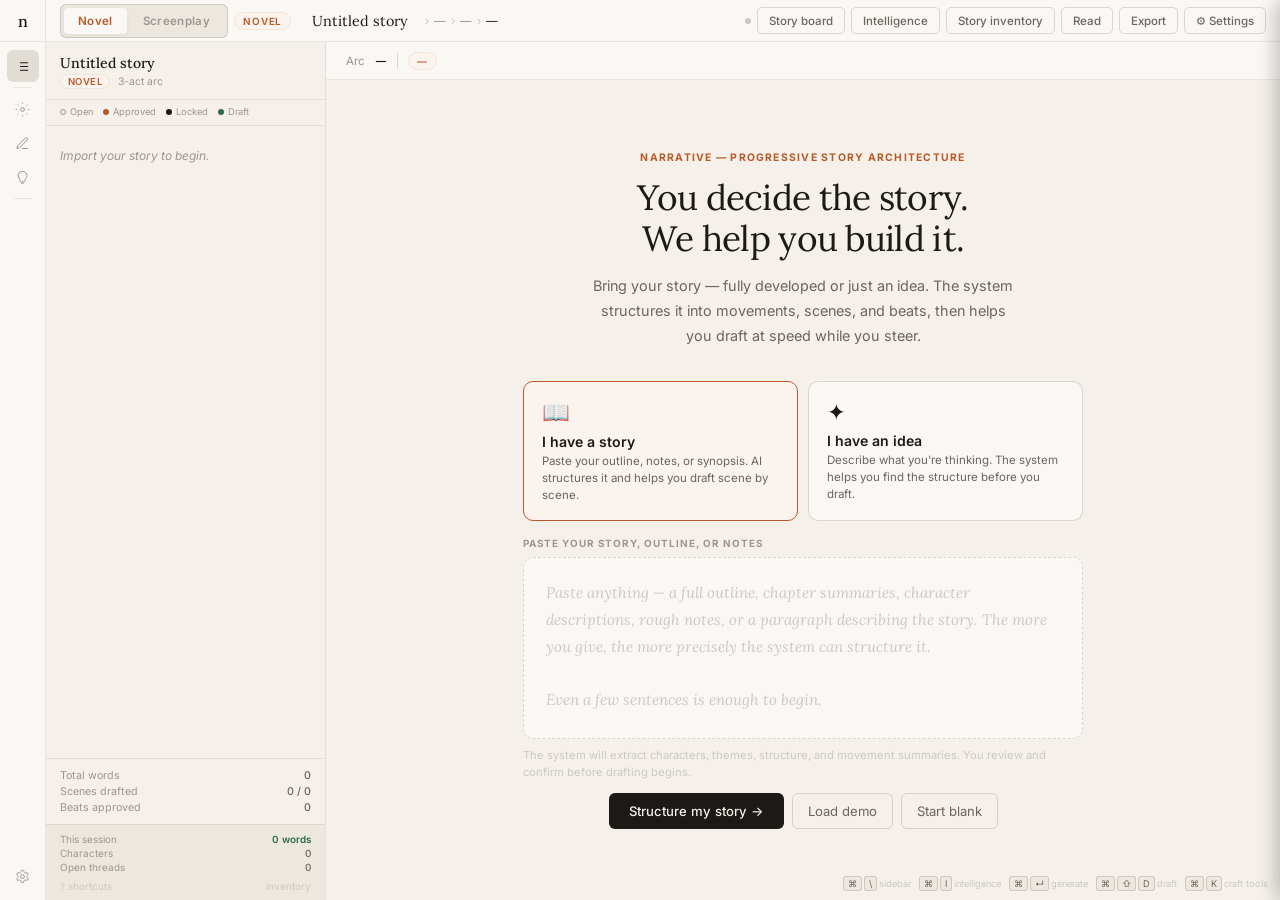
==== commit 075f5192: "Rename app.html to index.html" ====
--- a/index.html
+++ b/index.html
@@ -1,18 +1,8618 @@
 <!DOCTYPE html>
-<html>
+<html lang="en">
 <head>
 <meta charset="UTF-8">
-<title>BodyLens</title>
+<meta name="viewport" content="width=device-width, initial-scale=1.0">
+<title>Narrative</title>
+<link rel="preconnect" href="https://fonts.googleapis.com">
+<link href="https://fonts.googleapis.com/css2?family=Lora:ital,wght@0,400;0,500;1,400;1,500&family=Inter:wght@300;400;500;600&display=swap" rel="stylesheet">
+<style>
+/* ═══════════════════════════════════════════════════════════════
+   DESIGN TOKENS
+═══════════════════════════════════════════════════════════════ */
+:root {
+  /* Surfaces */
+  --paper:       #f5f1ea;
+  --paper-2:     #ece8df;
+  --paper-3:     #e2ddd4;
+  --paper-card:  #faf8f4;
+
+  /* Ink */
+  --ink:         #1c1917;
+  --ink-2:       #3d3936;
+  --ink-3:       #6b6560;
+  --ink-4:       #9c9590;
+  --ink-5:       #ccc8c2;
+
+  /* Accent */
+  --accent:      #b85a28;
+  --accent-2:    #f2e4d8;
+  --accent-3:    #faf3ee;
+
+  /* Status colours */
+  --col-open:     #9c9590;
+  --col-approved: #b85a28;
+  --col-locked:   #1c1917;
+  --col-draft:    #2d6a4f;
+  --col-beat:     #5b4fcf;
+
+  /* Mode colours */
+  --novel-accent:      #b85a28;
+  --screenplay-accent: #1a5276;
+  --screenplay-2:      #d6eaf8;
+
+  /* Structure */
+  --border:   rgba(28,25,23,.08);
+  --border-2: rgba(28,25,23,.15);
+  --shadow-s: 0 1px 4px rgba(28,25,23,.06);
+  --shadow-m: 0 4px 18px rgba(28,25,23,.09);
+
+  /* Type */
+  --serif: 'Lora', Georgia, serif;
+  --sans:  'Inter', system-ui, sans-serif;
+  --ease:  cubic-bezier(.4,0,.2,1);
+
+  /* Sidebar width */
+  --sb-w: 280px;
+  --rail-w: 46px;
+}
+
+/* Screenplay mode overrides accent colour */
+body.screenplay {
+  --accent:   #1a5276;
+  --accent-2: #d6eaf8;
+  --accent-3: #eaf4fb;
+}
+
+/* ═══════════════════════════════════════════════════════════════
+   RESET
+═══════════════════════════════════════════════════════════════ */
+*,*::before,*::after { box-sizing:border-box; margin:0; padding:0; }
+html,body { height:100%; overflow:hidden; }
+body { font-family:var(--sans); background:var(--paper); color:var(--ink);
+       -webkit-font-smoothing:antialiased; font-size:14px; }
+button { font-family:inherit; cursor:pointer; border:none; background:none; color:inherit; }
+input,textarea { font-family:inherit; outline:none; border:none; background:none; color:inherit; }
+::-webkit-scrollbar { width:4px; }
+::-webkit-scrollbar-thumb { background:var(--border-2); border-radius:2px; }
+
+/* ═══════════════════════════════════════════════════════════════
+   APP SHELL  —  rail | sidebar | main
+═══════════════════════════════════════════════════════════════ */
+#shell {
+  display: grid;
+  grid-template-rows: 42px 1fr;
+  grid-template-columns: var(--rail-w) var(--sb-w) 1fr;
+  grid-template-areas:
+    "topbar topbar topbar"
+    "rail   sb     main";
+  height: 100vh;
+  transition: grid-template-columns 220ms var(--ease);
+}
+#shell.sb-closed {
+  grid-template-columns: var(--rail-w) 0px 1fr;
+}
+
+/* ═══════════════════════════════════════════════════════════════
+   TOPBAR
+═══════════════════════════════════════════════════════════════ */
+#topbar {
+  grid-area: topbar;
+  display: flex;
+  align-items: center;
+  gap: 0;
+  background: var(--paper-card);
+  border-bottom: 1px solid var(--border);
+  z-index: 100;
+  padding-right: 14px;
+}
+
+/* Logo mark */
+#tb-logo {
+  width: var(--rail-w);
+  height: 42px;
+  display: flex;
+  align-items: center;
+  justify-content: center;
+  font-family: var(--serif);
+  font-size: 1rem;
+  font-weight: 500;
+  letter-spacing: -.02em;
+  color: var(--ink);
+  border-right: 1px solid var(--border);
+  flex-shrink: 0;
+  user-select: none;
+}
+
+/* Mode toggle — Novel / Screenplay */
+#mode-toggle {
+  display: flex;
+  align-items: center;
+  gap: 2px;
+  background: var(--paper-2);
+  border: 1px solid var(--border-2);
+  border-radius: 6px;
+  padding: 3px;
+  margin-left: 14px;
+}
+.mode-btn {
+  height: 26px;
+  padding: 0 14px;
+  border-radius: 4px;
+  font-size: .72rem;
+  font-weight: 600;
+  letter-spacing: .03em;
+  color: var(--ink-4);
+  transition: all 180ms var(--ease);
+}
+.mode-btn.active {
+  background: var(--paper-card);
+  color: var(--accent);
+  box-shadow: var(--shadow-s);
+}
+
+/* Mode badge — shows in topbar when mode active */
+#mode-badge {
+  font-size: .62rem;
+  font-weight: 600;
+  letter-spacing: .08em;
+  text-transform: uppercase;
+  color: var(--accent);
+  background: var(--accent-3);
+  border: 1px solid var(--accent-2);
+  padding: 2px 8px;
+  border-radius: 20px;
+  margin-left: 6px;
+}
+
+/* Project title */
+#tb-title {
+  font-family: var(--serif);
+  font-size: .9rem;
+  font-weight: 400;
+  color: var(--ink);
+  padding: 2px 7px;
+  border-radius: 4px;
+  cursor: text;
+  transition: background 180ms;
+  margin-left: 14px;
+  min-width: 80px;
+  max-width: 240px;
+}
+#tb-title:hover { background: var(--paper-2); }
+#tb-title:focus { background: var(--paper-2); outline: none; }
+
+/* Breadcrumb */
+#tb-crumb {
+  display: flex;
+  align-items: center;
+  gap: 5px;
+  font-size: .72rem;
+  color: var(--ink-4);
+  margin-left: 10px;
+  flex: 1;
+  min-width: 0;
+  overflow: hidden;
+}
+.tb-crumb-sep { color: var(--ink-5); }
+.tb-crumb-item {
+  white-space: nowrap;
+  overflow: hidden;
+  text-overflow: ellipsis;
+}
+.tb-crumb-item.current { color: var(--ink-2); font-weight: 500; }
+
+/* Right controls */
+#tb-right {
+  display: flex;
+  align-items: center;
+  gap: 6px;
+  margin-left: auto;
+  flex-shrink: 0;
+}
+.tb-btn {
+  height: 27px;
+  padding: 0 11px;
+  border-radius: 5px;
+  font-size: .72rem;
+  font-weight: 500;
+  color: var(--ink-3);
+  border: 1px solid var(--border-2);
+  transition: all 180ms var(--ease);
+  display: flex;
+  align-items: center;
+  gap: 5px;
+}
+.tb-btn:hover { background: var(--paper-2); color: var(--ink); }
+.tb-btn.primary {
+  background: var(--ink);
+  color: var(--paper);
+  border-color: var(--ink);
+}
+.tb-btn.primary:hover { background: var(--ink-2); }
+
+/* Save indicator */
+#save-dot {
+  width: 6px;
+  height: 6px;
+  border-radius: 50%;
+  background: var(--ink-5);
+  transition: background .5s;
+  flex-shrink: 0;
+}
+#save-dot.saving { background: #f59e0b; }
+#save-dot.saved  { background: var(--col-draft); }
+
+/* ═══════════════════════════════════════════════════════════════
+   ICON RAIL
+═══════════════════════════════════════════════════════════════ */
+#rail {
+  grid-area: rail;
+  width: var(--rail-w);
+  border-right: 1px solid var(--border);
+  background: var(--paper-card);
+  display: flex;
+  flex-direction: column;
+  align-items: center;
+  padding: 8px 0;
+  gap: 2px;
+  z-index: 90;
+}
+.r-btn {
+  width: 32px;
+  height: 32px;
+  border-radius: 6px;
+  display: flex;
+  align-items: center;
+  justify-content: center;
+  color: var(--ink-4);
+  transition: all 180ms var(--ease);
+  position: relative;
+}
+.r-btn:hover { background: var(--paper-2); color: var(--ink-2); }
+.r-btn.active { background: var(--paper-3); color: var(--ink); }
+.r-btn svg { width: 15px; height: 15px; stroke: currentColor; fill: none; stroke-width: 1.6; }
+.r-sep { width: 18px; height: 1px; background: var(--border); margin: 3px 0; }
+.r-bottom { margin-top: auto; }
+
+/* Tooltip */
+.r-btn::after {
+  content: attr(data-tip);
+  position: absolute;
+  left: calc(100% + 8px);
+  top: 50%;
+  transform: translateY(-50%);
+  background: var(--ink);
+  color: var(--paper);
+  font-size: .65rem;
+  font-weight: 500;
+  padding: 3px 8px;
+  border-radius: 4px;
+  white-space: nowrap;
+  opacity: 0;
+  pointer-events: none;
+  transition: opacity 150ms;
+  z-index: 200;
+}
+.r-btn:hover::after { opacity: 1; }
+
+/* ═══════════════════════════════════════════════════════════════
+   SIDEBAR — the story navigator
+═══════════════════════════════════════════════════════════════ */
+#sb {
+  grid-area: sb;
+  background: var(--paper);
+  border-right: 1px solid var(--border);
+  display: flex;
+  flex-direction: column;
+  overflow: hidden;
+  transition: width 220ms var(--ease);
+}
+#shell.sb-closed #sb { width: 0; pointer-events: none; }
+
+/* Sidebar header */
+#sb-head {
+  padding: 12px 14px 10px;
+  border-bottom: 1px solid var(--border);
+  flex-shrink: 0;
+}
+#sb-project-name {
+  font-family: var(--serif);
+  font-size: .88rem;
+  font-weight: 500;
+  color: var(--ink);
+  margin-bottom: 2px;
+  white-space: nowrap;
+  overflow: hidden;
+  text-overflow: ellipsis;
+}
+#sb-meta {
+  font-size: .65rem;
+  color: var(--ink-4);
+  display: flex;
+  align-items: center;
+  gap: 8px;
+}
+.sb-meta-pill {
+  background: var(--accent-3);
+  color: var(--accent);
+  border: 1px solid var(--accent-2);
+  border-radius: 20px;
+  padding: 1px 7px;
+  font-size: .6rem;
+  font-weight: 600;
+  letter-spacing: .05em;
+  text-transform: uppercase;
+}
+
+/* Sidebar scroll area */
+#sb-scroll {
+  flex: 1;
+  overflow-y: auto;
+  padding: 8px 0;
+}
+
+/* ── STATUS LEGEND ── */
+#sb-legend {
+  display: flex;
+  gap: 10px;
+  padding: 6px 14px 8px;
+  border-bottom: 1px solid var(--border);
+  flex-wrap: wrap;
+}
+.leg-item {
+  display: flex;
+  align-items: center;
+  gap: 4px;
+  font-size: .58rem;
+  color: var(--ink-4);
+}
+.leg-dot {
+  width: 6px;
+  height: 6px;
+  border-radius: 50%;
+}
+
+/* ── ACT ROW ── */
+.act-row {
+  padding: 6px 14px 4px;
+  margin-top: 4px;
+}
+.act-label {
+  font-size: .6rem;
+  font-weight: 700;
+  letter-spacing: .1em;
+  text-transform: uppercase;
+  color: var(--ink-4);
+  display: flex;
+  align-items: center;
+  gap: 6px;
+}
+.act-label::after {
+  content: '';
+  flex: 1;
+  height: 1px;
+  background: var(--border);
+}
+
+/* ── MOVEMENT ROW ── */
+.mov-row {
+  display: flex;
+  align-items: flex-start;
+  gap: 8px;
+  padding: 6px 14px 6px 18px;
+  cursor: pointer;
+  transition: background 150ms;
+  border-left: 2px solid transparent;
+  position: relative;
+}
+.mov-row:hover { background: var(--paper-2); }
+.mov-row.active {
+  background: var(--paper-2);
+  border-left-color: var(--accent);
+}
+.mov-row.active .mov-name { color: var(--ink); font-weight: 600; }
+
+.mov-status {
+  width: 9px;
+  height: 9px;
+  border-radius: 50%;
+  flex-shrink: 0;
+  margin-top: 3px;
+  transition: all 180ms;
+}
+/* Status colours */
+.st-open     { border: 1.5px solid var(--col-open); background: transparent; }
+.st-approved { border: 1.5px solid var(--col-approved); background: var(--col-approved); }
+.st-locked   { border: 1.5px solid var(--col-locked); background: var(--col-locked); }
+.st-draft    { border: 1.5px solid var(--col-draft); background: var(--col-draft); }
+
+.mov-body { flex: 1; min-width: 0; }
+.mov-name {
+  font-size: .8rem;
+  font-weight: 500;
+  color: var(--ink-2);
+  white-space: nowrap;
+  overflow: hidden;
+  text-overflow: ellipsis;
+  margin-bottom: 2px;
+}
+.mov-fn {
+  font-size: .65rem;
+  color: var(--ink-4);
+  white-space: nowrap;
+  overflow: hidden;
+  text-overflow: ellipsis;
+  margin-bottom: 3px;
+}
+/* Movement summary — the key new feature */
+.mov-summary {
+  font-size: .68rem;
+  color: var(--ink-3);
+  line-height: 1.55;
+  display: none; /* shown when movement is active or hovered */
+  padding-top: 2px;
+  border-top: 1px solid var(--border);
+  margin-top: 3px;
+  padding-top: 4px;
+}
+.mov-row.active .mov-summary,
+.mov-row.expanded .mov-summary { display: block; }
+
+.mov-scenes-count {
+  font-size: .6rem;
+  color: var(--ink-5);
+  flex-shrink: 0;
+  margin-top: 3px;
+}
+
+/* ── SCENE ROW (inside expanded movement) ── */
+.scene-rows {
+  display: none;
+  padding: 0 0 4px 0;
+}
+.mov-row.expanded + .scene-rows { display: block; }
+
+.scene-row {
+  display: flex;
+  align-items: center;
+  gap: 7px;
+  padding: 4px 14px 4px 36px;
+  cursor: pointer;
+  transition: background 150ms;
+  border-left: 2px solid transparent;
+}
+.scene-row:hover { background: var(--paper-2); }
+.scene-row.active {
+  background: var(--accent-3);
+  border-left-color: var(--accent);
+}
+.scene-row.active .scene-name { color: var(--ink); }
+
+.scene-status {
+  width: 6px;
+  height: 6px;
+  border-radius: 50%;
+  flex-shrink: 0;
+}
+.scene-name {
+  font-size: .74rem;
+  color: var(--ink-3);
+  flex: 1;
+  white-space: nowrap;
+  overflow: hidden;
+  text-overflow: ellipsis;
+}
+.scene-beats-count {
+  font-size: .6rem;
+  color: var(--ink-5);
+  flex-shrink: 0;
+}
+
+/* ── SIDEBAR FOOTER ── */
+#sb-foot {
+  padding: 10px 14px;
+  border-top: 1px solid var(--border);
+  flex-shrink: 0;
+  display: flex;
+  flex-direction: column;
+  gap: 3px;
+}
+.sb-stat {
+  display: flex;
+  justify-content: space-between;
+  font-size: .67rem;
+  color: var(--ink-4);
+}
+.sb-stat strong { color: var(--ink-3); font-weight: 500; }
+
+/* ── ADD MOVEMENT button ── */
+.sb-add-btn {
+  display: flex;
+  align-items: center;
+  gap: 6px;
+  padding: 6px 14px;
+  font-size: .72rem;
+  color: var(--ink-4);
+  width: 100%;
+  text-align: left;
+  transition: all 150ms;
+  border-radius: 0;
+}
+.sb-add-btn:hover { background: var(--paper-2); color: var(--accent); }
+.sb-add-btn svg { width: 12px; height: 12px; stroke: currentColor; fill: none; stroke-width: 2; }
+
+/* ═══════════════════════════════════════════════════════════════
+   MAIN AREA
+═══════════════════════════════════════════════════════════════ */
+#main {
+  grid-area: main;
+  display: flex;
+  flex-direction: column;
+  overflow: hidden;
+  background: var(--paper);
+}
+
+/* ── CONTEXT BAR (below topbar in main) ── */
+#ctx-bar {
+  height: 38px;
+  border-bottom: 1px solid var(--border);
+  background: var(--paper-card);
+  display: flex;
+  align-items: center;
+  padding: 0 20px;
+  gap: 10px;
+  flex-shrink: 0;
+}
+.ctx-label {
+  font-size: .72rem;
+  color: var(--ink-4);
+}
+.ctx-name {
+  font-family: var(--serif);
+  font-size: .88rem;
+  font-weight: 500;
+  color: var(--ink);
+}
+.ctx-fn-pill {
+  font-size: .62rem;
+  font-weight: 600;
+  letter-spacing: .06em;
+  text-transform: uppercase;
+  padding: 2px 8px;
+  border-radius: 20px;
+  background: var(--accent-3);
+  color: var(--accent);
+  border: 1px solid var(--accent-2);
+}
+.ctx-sep { width: 1px; height: 16px; background: var(--border-2); }
+.ctx-right { margin-left: auto; display: flex; gap: 6px; align-items: center; }
+
+/* ── MAIN SCROLL ── */
+#main-scroll {
+  flex: 1;
+  overflow-y: auto;
+  padding: 0;
+}
+
+/* ═══════════════════════════════════════════════════════════════
+   WELCOME / EMPTY STATE
+═══════════════════════════════════════════════════════════════ */
+#welcome-state {
+  display: flex;
+  align-items: center;
+  justify-content: center;
+  min-height: 100%;
+  padding: 60px 40px;
+}
+.ws-inner {
+  max-width: 520px;
+  text-align: center;
+}
+.ws-kicker {
+  font-size: .65rem;
+  font-weight: 700;
+  letter-spacing: .12em;
+  text-transform: uppercase;
+  color: var(--accent);
+  margin-bottom: 14px;
+}
+.ws-title {
+  font-family: var(--serif);
+  font-size: 2.2rem;
+  font-weight: 400;
+  color: var(--ink);
+  line-height: 1.15;
+  letter-spacing: -.02em;
+  margin-bottom: 14px;
+}
+.ws-sub {
+  font-size: .9rem;
+  color: var(--ink-3);
+  line-height: 1.75;
+  margin-bottom: 32px;
+  max-width: 420px;
+  margin-left: auto;
+  margin-right: auto;
+}
+
+/* Import area */
+.ws-import {
+  border: 1.5px dashed var(--border-2);
+  border-radius: 10px;
+  padding: 22px;
+  background: var(--paper-card);
+  margin-bottom: 14px;
+  transition: border-color 200ms, background 200ms;
+  text-align: left;
+}
+.ws-import:focus-within {
+  border-color: var(--accent);
+  background: var(--accent-3);
+}
+.ws-import textarea {
+  width: 100%;
+  resize: none;
+  font-family: var(--serif);
+  font-size: .95rem;
+  line-height: 1.75;
+  color: var(--ink);
+  min-height: 100px;
+}
+.ws-import textarea::placeholder { color: var(--ink-5); font-style: italic; }
+
+.ws-actions {
+  display: flex;
+  align-items: center;
+  gap: 8px;
+  justify-content: center;
+}
+.ws-btn-p {
+  height: 36px;
+  padding: 0 20px;
+  border-radius: 6px;
+  background: var(--ink);
+  color: var(--paper);
+  font-size: .82rem;
+  font-weight: 500;
+  transition: background 180ms;
+}
+.ws-btn-p:hover { background: var(--ink-2); }
+.ws-btn-s {
+  height: 36px;
+  padding: 0 15px;
+  border-radius: 6px;
+  border: 1px solid var(--border-2);
+  font-size: .82rem;
+  color: var(--ink-3);
+  transition: all 180ms;
+}
+.ws-btn-s:hover { background: var(--paper-2); color: var(--ink); }
+
+/* ═══════════════════════════════════════════════════════════════
+   MOVEMENT OVERVIEW (main content when a movement is selected)
+═══════════════════════════════════════════════════════════════ */
+#movement-view {
+  display: none;
+  padding: 36px 48px 80px;
+  max-width: 800px;
+}
+#movement-view.visible { display: block; }
+
+.mv-header { margin-bottom: 28px; }
+.mv-act-label {
+  font-size: .62rem;
+  font-weight: 700;
+  letter-spacing: .1em;
+  text-transform: uppercase;
+  color: var(--ink-4);
+  margin-bottom: 6px;
+}
+.mv-title {
+  font-family: var(--serif);
+  font-size: 1.8rem;
+  font-weight: 400;
+  color: var(--ink);
+  letter-spacing: -.02em;
+  margin-bottom: 6px;
+  line-height: 1.2;
+}
+.mv-fn {
+  font-size: .78rem;
+  color: var(--ink-3);
+  margin-bottom: 14px;
+  line-height: 1.5;
+}
+.mv-summary-block {
+  background: var(--paper-card);
+  border: 1px solid var(--border);
+  border-left: 3px solid var(--accent);
+  border-radius: 0 8px 8px 0;
+  padding: 14px 18px;
+  margin-bottom: 24px;
+  font-family: var(--serif);
+  font-size: .95rem;
+  line-height: 1.75;
+  color: var(--ink-2);
+}
+.mv-summary-block .mv-summary-label {
+  font-family: var(--sans);
+  font-size: .6rem;
+  font-weight: 700;
+  letter-spacing: .1em;
+  text-transform: uppercase;
+  color: var(--ink-4);
+  margin-bottom: 6px;
+}
+
+/* Scene intention cards */
+.mv-scenes-title {
+  font-size: .72rem;
+  font-weight: 600;
+  letter-spacing: .08em;
+  text-transform: uppercase;
+  color: var(--ink-4);
+  margin-bottom: 12px;
+  display: flex;
+  align-items: center;
+  justify-content: space-between;
+}
+.scene-cards { display: flex; flex-direction: column; gap: 8px; }
+
+.scene-card {
+  background: var(--paper-card);
+  border: 1px solid var(--border);
+  border-radius: 8px;
+  padding: 14px 16px;
+  cursor: pointer;
+  transition: all 180ms var(--ease);
+  display: flex;
+  align-items: flex-start;
+  gap: 12px;
+}
+.scene-card:hover {
+  border-color: var(--border-2);
+  box-shadow: var(--shadow-s);
+  transform: translateY(-1px);
+}
+.scene-card.active {
+  border-color: var(--accent);
+  background: var(--accent-3);
+}
+
+.sc-num {
+  font-size: .65rem;
+  font-weight: 700;
+  color: var(--ink-5);
+  width: 18px;
+  flex-shrink: 0;
+  padding-top: 1px;
+}
+.sc-body { flex: 1; min-width: 0; }
+.sc-name {
+  font-size: .85rem;
+  font-weight: 500;
+  color: var(--ink);
+  margin-bottom: 3px;
+}
+.sc-intention {
+  font-size: .76rem;
+  color: var(--ink-3);
+  line-height: 1.5;
+  font-style: italic;
+}
+.sc-meta {
+  display: flex;
+  align-items: center;
+  gap: 6px;
+  margin-top: 7px;
+  flex-wrap: wrap;
+}
+.sc-tag {
+  font-size: .6rem;
+  font-weight: 600;
+  letter-spacing: .05em;
+  text-transform: uppercase;
+  padding: 1px 6px;
+  border-radius: 3px;
+}
+.sc-tag-fn    { background: var(--paper-3); color: var(--ink-3); }
+.sc-tag-beats { background: var(--accent-3); color: var(--accent); }
+.sc-tag-done  { background: #dceee6; color: #2d6a4f; }
+.sc-tag-open  { background: var(--paper-3); color: var(--col-open); }
+.sc-tag-locked { background: #f0ede8; color: var(--ink-2); }
+
+.sc-status-dot {
+  width: 8px;
+  height: 8px;
+  border-radius: 50%;
+  flex-shrink: 0;
+  margin-top: 4px;
+}
+
+/* Add scene card */
+.scene-card-add {
+  border-style: dashed;
+  color: var(--ink-4);
+  display: flex;
+  align-items: center;
+  justify-content: center;
+  gap: 6px;
+  font-size: .78rem;
+  padding: 12px;
+  background: transparent;
+}
+.scene-card-add:hover {
+  color: var(--accent);
+  border-color: var(--accent);
+  background: var(--accent-3);
+  transform: none;
+  box-shadow: none;
+}
+
+/* ═══════════════════════════════════════════════════════════════
+   BEAT VIEW (main content when a scene is selected)
+═══════════════════════════════════════════════════════════════ */
+#beat-view {
+  display: none;
+  padding: 32px 48px 100px;
+  max-width: 760px;
+}
+#beat-view.visible { display: block; }
+
+.bv-header { margin-bottom: 22px; }
+.bv-back {
+  display: inline-flex;
+  align-items: center;
+  gap: 5px;
+  font-size: .72rem;
+  color: var(--ink-4);
+  cursor: pointer;
+  margin-bottom: 10px;
+  transition: color 150ms;
+}
+.bv-back:hover { color: var(--accent); }
+.bv-back svg { width: 12px; height: 12px; stroke: currentColor; fill: none; stroke-width: 2; }
+
+.bv-title {
+  font-family: var(--serif);
+  font-size: 1.4rem;
+  font-weight: 400;
+  color: var(--ink);
+  margin-bottom: 4px;
+}
+.bv-intention {
+  font-size: .82rem;
+  color: var(--ink-3);
+  font-style: italic;
+  line-height: 1.55;
+  margin-bottom: 14px;
+  max-width: 520px;
+}
+
+/* Intention input */
+.bv-intention-input {
+  width: 100%;
+  border: 1px solid var(--border-2);
+  border-radius: 6px;
+  padding: 10px 14px;
+  font-family: var(--serif);
+  font-size: .9rem;
+  line-height: 1.65;
+  color: var(--ink);
+  background: var(--paper-card);
+  resize: none;
+  margin-bottom: 16px;
+  transition: border-color 180ms;
+  min-height: 64px;
+}
+.bv-intention-input:focus { border-color: var(--accent); background: var(--paper-card); }
+.bv-intention-input::placeholder { color: var(--ink-5); font-style: italic; }
+
+.bv-gen-beats-btn {
+  height: 32px;
+  padding: 0 16px;
+  border-radius: 5px;
+  background: var(--ink);
+  color: var(--paper);
+  font-size: .78rem;
+  font-weight: 500;
+  margin-bottom: 22px;
+  display: inline-flex;
+  align-items: center;
+  gap: 6px;
+  transition: background 180ms;
+}
+.bv-gen-beats-btn:hover { background: var(--ink-2); }
+
+/* Beat cards */
+.beat-list { display: flex; flex-direction: column; gap: 6px; }
+
+.beat-card {
+  background: var(--paper-card);
+  border: 1px solid var(--border);
+  border-radius: 7px;
+  padding: 12px 14px;
+  display: flex;
+  align-items: flex-start;
+  gap: 10px;
+  transition: all 180ms var(--ease);
+  cursor: default;
+}
+.beat-card:hover { border-color: var(--border-2); }
+.beat-card.locked { border-left: 3px solid var(--col-locked); }
+.beat-card.approved { border-left: 3px solid var(--col-approved); }
+.beat-card.drafted { border-left: 3px solid var(--col-draft); }
+
+.bc-drag {
+  color: var(--ink-5);
+  cursor: grab;
+  padding: 2px;
+  flex-shrink: 0;
+  font-size: .8rem;
+  margin-top: 1px;
+  line-height: 1;
+  letter-spacing: -.5px;
+}
+.bc-drag:hover { color: var(--ink-3); }
+
+.bc-num {
+  font-size: .62rem;
+  font-weight: 700;
+  color: var(--ink-5);
+  width: 16px;
+  flex-shrink: 0;
+  padding-top: 2px;
+}
+
+.bc-body { flex: 1; min-width: 0; }
+.bc-fn-row {
+  display: flex;
+  align-items: center;
+  gap: 6px;
+  margin-bottom: 4px;
+}
+.bc-fn-tag {
+  font-size: .58rem;
+  font-weight: 700;
+  letter-spacing: .07em;
+  text-transform: uppercase;
+  padding: 1px 6px;
+  border-radius: 3px;
+  background: var(--paper-3);
+  color: var(--ink-3);
+}
+.bc-fn-tag.revelation  { background: #fef3c7; color: #92400e; }
+.bc-fn-tag.escalation  { background: var(--accent-3); color: var(--accent); }
+.bc-fn-tag.reversal    { background: #ede9fe; color: #5b21b6; }
+.bc-fn-tag.closure     { background: #d1fae5; color: #065f46; }
+.bc-fn-tag.probe       { background: #e0f2fe; color: #0369a1; }
+.bc-fn-tag.establishment { background: var(--paper-3); color: var(--ink-3); }
+
+.bc-lock-btn {
+  font-size: .6rem;
+  color: var(--ink-5);
+  padding: 1px 5px;
+  border-radius: 3px;
+  border: 1px solid var(--border);
+  transition: all 150ms;
+  margin-left: auto;
+}
+.bc-lock-btn:hover { color: var(--ink); border-color: var(--ink); }
+.bc-lock-btn.locked { background: var(--ink); color: var(--paper); border-color: var(--ink); }
+
+.bc-intention {
+  font-size: .8rem;
+  color: var(--ink-2);
+  line-height: 1.55;
+  margin-bottom: 5px;
+}
+.bc-intention[contenteditable]:focus { outline: none; }
+.bc-intention[contenteditable]:focus::after { content: '|'; color: var(--accent); animation: blink 1s step-end infinite; }
+@keyframes blink { 0%,100%{opacity:1} 50%{opacity:0} }
+
+.bc-meta {
+  display: flex;
+  align-items: center;
+  gap: 6px;
+  flex-wrap: wrap;
+}
+.bc-meta-item {
+  font-size: .62rem;
+  color: var(--ink-4);
+  display: flex;
+  align-items: center;
+  gap: 3px;
+}
+.bc-meta-dot { width: 4px; height: 4px; border-radius: 50%; background: var(--ink-5); }
+
+.bc-actions {
+  display: flex;
+  flex-direction: column;
+  gap: 4px;
+  flex-shrink: 0;
+}
+.bc-action-btn {
+  height: 24px;
+  padding: 0 8px;
+  border-radius: 4px;
+  font-size: .62rem;
+  font-weight: 500;
+  border: 1px solid var(--border-2);
+  color: var(--ink-4);
+  transition: all 150ms;
+  white-space: nowrap;
+}
+.bc-action-btn:hover { background: var(--paper-2); color: var(--ink); }
+.bc-action-btn.expand-btn {
+  background: var(--ink);
+  color: var(--paper);
+  border-color: var(--ink);
+}
+.bc-action-btn.expand-btn:hover { background: var(--ink-2); }
+
+/* Add beat */
+.beat-add-row {
+  display: flex;
+  align-items: center;
+  gap: 8px;
+  padding: 8px 14px;
+  border: 1px dashed var(--border-2);
+  border-radius: 7px;
+  cursor: pointer;
+  transition: all 150ms;
+  color: var(--ink-4);
+  font-size: .75rem;
+}
+.beat-add-row:hover { border-color: var(--accent); color: var(--accent); background: var(--accent-3); }
+
+/* ═══════════════════════════════════════════════════════════════
+   SCREENPLAY-SPECIFIC STYLES
+═══════════════════════════════════════════════════════════════ */
+body.screenplay .mov-row.active { border-left-color: var(--screenplay-accent); }
+body.screenplay .scene-card.active { border-color: var(--screenplay-accent); background: var(--screenplay-2); }
+body.screenplay .ctx-fn-pill { background: var(--screenplay-2); color: var(--screenplay-accent); border-color: rgba(26,82,118,.2); }
+
+/* ═══════════════════════════════════════════════════════════════
+   SETTINGS MODAL
+═══════════════════════════════════════════════════════════════ */
+#settings-modal {
+  position: fixed;
+  inset: 0;
+  z-index: 500;
+  background: rgba(28,25,23,.45);
+  backdrop-filter: blur(4px);
+  display: none;
+  align-items: center;
+  justify-content: center;
+}
+#settings-modal.open { display: flex; }
+.settings-box {
+  background: var(--paper-card);
+  border-radius: 12px;
+  padding: 28px;
+  width: min(420px, 90vw);
+  box-shadow: var(--shadow-m);
+}
+.settings-title {
+  font-family: var(--serif);
+  font-size: 1.2rem;
+  margin-bottom: 5px;
+}
+.settings-sub {
+  font-size: .8rem;
+  color: var(--ink-3);
+  line-height: 1.6;
+  margin-bottom: 16px;
+}
+.settings-inp {
+  width: 100%;
+  height: 34px;
+  border: 1.5px solid var(--border-2);
+  border-radius: 6px;
+  background: var(--paper);
+  padding: 0 10px;
+  font-size: .83rem;
+  margin-bottom: 14px;
+  transition: border-color 180ms;
+}
+.settings-inp:focus { border-color: var(--accent); outline: none; }
+.settings-actions { display: flex; gap: 8px; justify-content: flex-end; }
+
+/* ═══════════════════════════════════════════════════════════════
+   TOASTS
+═══════════════════════════════════════════════════════════════ */
+#toasts {
+  position: fixed;
+  bottom: 18px;
+  left: 50%;
+  transform: translateX(-50%);
+  display: flex;
+  flex-direction: column;
+  gap: 5px;
+  z-index: 999;
+  pointer-events: none;
+  align-items: center;
+}
+.toast {
+  background: var(--ink);
+  color: var(--paper);
+  padding: 7px 16px;
+  border-radius: 6px;
+  font-size: .78rem;
+  box-shadow: var(--shadow-m);
+  animation: toast-in .22s var(--ease);
+  white-space: nowrap;
+}
+.toast.success { background: var(--col-draft); }
+.toast.info    { background: var(--col-beat); }
+@keyframes toast-in { from{opacity:0;transform:translateY(5px)} to{opacity:1;transform:none} }
+
+/* ═══════════════════════════════════════════════════════════════
+   CHUNK 3 — BEAT ENGINE CSS
+═══════════════════════════════════════════════════════════════ */
+
+.beat-generating { display:flex; flex-direction:column; gap:8px; padding:8px 0; }
+.beat-gen-shimmer { height:72px; border-radius:7px; background:linear-gradient(90deg,var(--paper-2) 25%,var(--paper-3) 50%,var(--paper-2) 75%); background-size:200% 100%; animation:beat-shim 1.4s infinite; border:1px solid var(--border); }
+@keyframes beat-shim { 0%{background-position:200% 0} 100%{background-position:-200% 0} }
+.beat-gen-label { font-size:.72rem; color:var(--ink-4); font-style:italic; text-align:center; padding:6px 0; display:flex; align-items:center; justify-content:center; gap:8px; }
+.beat-gen-spinner { width:14px; height:14px; border:2px solid var(--border-2); border-top-color:var(--accent); border-radius:50%; animation:spin .7s linear infinite; flex-shrink:0; }
+@keyframes spin { to { transform:rotate(360deg); } }
+.beat-card { animation:beat-appear .3s var(--ease) both; position:relative; }
+@keyframes beat-appear { from{opacity:0;transform:translateY(6px)} to{opacity:1;transform:none} }
+.beat-card.drag-over { border-color:var(--accent); background:var(--accent-3); }
+.bc-intention { transition:background 150ms; border-radius:3px; padding:2px 4px; margin:-2px -4px; }
+.bc-intention:hover { background:var(--paper-2); cursor:text; }
+.bc-intention:focus { background:var(--paper-2); outline:none; }
+.bc-stakes { font-size:.72rem; color:var(--ink-4); line-height:1.45; margin-top:4px; padding:4px 7px; background:var(--paper-2); border-radius:4px; border-left:2px solid var(--border-2); transition:border-color 150ms; }
+.bc-stakes.warning { border-left-color:#f59e0b; color:#92400e; }
+.bc-stakes.empty { color:var(--ink-5); font-style:italic; }
+.bc-stakes:focus { outline:none; border-left-color:var(--accent); }
+.bc-char-tag { font-size:.6rem; padding:1px 6px; border-radius:3px; background:#dceee6; color:#2d6a4f; font-weight:500; }
+.bc-char-passive { background:#fef3c7; color:#92400e; }
+.needs-box { background:var(--accent-3); border:1px solid var(--accent-2); border-radius:8px; padding:14px; margin-bottom:18px; animation:beat-appear .3s var(--ease); }
+.needs-box-title { font-size:.6rem; font-weight:700; letter-spacing:.1em; text-transform:uppercase; color:var(--accent); margin-bottom:7px; display:flex; align-items:center; justify-content:space-between; }
+.needs-box-text { font-size:.8rem; color:var(--ink-2); line-height:1.6; }
+.needs-box-close { font-size:.75rem; color:var(--ink-4); cursor:pointer; }
+.needs-box-close:hover { color:var(--ink); }
+.inspiration-panel { background:var(--paper-card); border:1px solid var(--border); border-radius:8px; padding:14px; margin-bottom:18px; animation:beat-appear .3s var(--ease); }
+.ip-header { font-size:.6rem; font-weight:700; letter-spacing:.1em; text-transform:uppercase; color:var(--col-beat); margin-bottom:10px; display:flex; align-items:center; justify-content:space-between; }
+.ip-close { font-size:.75rem; color:var(--ink-4); cursor:pointer; }
+.ip-close:hover { color:var(--ink); }
+.ip-provocation { border-left:2px solid var(--border-2); padding:6px 10px; margin-bottom:6px; transition:border-color 150ms,background 150ms; border-radius:0 4px 4px 0; }
+.ip-provocation:hover { border-left-color:var(--col-beat); background:var(--paper-2); }
+.ip-prov-type { font-size:.58rem; font-weight:700; letter-spacing:.07em; text-transform:uppercase; color:var(--col-beat); margin-bottom:2px; }
+.ip-prov-text { font-size:.78rem; color:var(--ink-2); line-height:1.5; font-style:italic; }
+.beat-actions-bar { display:flex; gap:8px; margin-bottom:14px; flex-wrap:wrap; align-items:center; }
+.bab-btn { height:28px; padding:0 12px; border-radius:5px; font-size:.72rem; font-weight:500; border:1px solid var(--border-2); color:var(--ink-3); transition:all 150ms; display:flex; align-items:center; gap:5px; }
+.bab-btn:hover { background:var(--paper-2); color:var(--ink); }
+.bab-btn.primary { background:var(--ink); color:var(--paper); border-color:var(--ink); }
+.bab-btn.primary:hover { background:var(--ink-2); }
+.bab-beat-count { font-size:.68rem; color:var(--ink-4); margin-left:auto; }
+.bc-fn-select { font-size:.58rem; font-weight:700; letter-spacing:.07em; text-transform:uppercase; padding:1px 6px; border-radius:3px; background:var(--paper-3); color:var(--ink-3); border:1px solid var(--border); cursor:pointer; appearance:none; -webkit-appearance:none; }
+.bc-fn-select:focus { outline:none; border-color:var(--accent); }
+.bc-delete-btn { font-size:.65rem; color:var(--ink-5); width:20px; height:20px; display:flex; align-items:center; justify-content:center; border-radius:3px; transition:all 150ms; flex-shrink:0; }
+.bc-delete-btn:hover { background:#fee2e2; color:#dc2626; }
+.bv-two-col { display:grid; grid-template-columns:1fr 240px; gap:24px; align-items:flex-start; }
+.bv-context-panel { position:sticky; top:20px; }
+.bcp-section { background:var(--paper-card); border:1px solid var(--border); border-radius:8px; padding:14px; margin-bottom:10px; }
+.bcp-title { font-size:.6rem; font-weight:700; letter-spacing:.1em; text-transform:uppercase; color:var(--ink-4); margin-bottom:8px; }
+.bcp-text { font-size:.76rem; color:var(--ink-2); line-height:1.55; }
+.bcp-signal { display:flex; gap:6px; margin-bottom:5px; font-size:.73rem; color:var(--ink-2); line-height:1.4; }
+.bcp-sig-dot { width:5px; height:5px; border-radius:50%; background:var(--accent); flex-shrink:0; margin-top:5px; }
+.bcp-warning { background:#fef3c7; border-color:#fde68a; }
+.bcp-warning .bcp-title { color:#92400e; }
+.bcp-warning .bcp-text { color:#78350f; }
+
+/* ═══════════════════════════════════════════════════════════════
+   CHUNK 4 — DRAFT EXPANSION & MANUSCRIPT SURFACE
+═══════════════════════════════════════════════════════════════ */
+
+/* Draft view container */
+#draft-view { display:none; padding:0 0 120px; max-width:760px; }
+#draft-view.visible { display:block; }
+
+/* Draft header */
+.dv-header { padding:28px 40px 0; margin-bottom:0; }
+.dv-back { display:inline-flex;align-items:center;gap:5px;font-size:.72rem;color:var(--ink-4);cursor:pointer;margin-bottom:12px;transition:color 150ms; }
+.dv-back:hover { color:var(--accent); }
+.dv-back svg { width:12px;height:12px;stroke:currentColor;fill:none;stroke-width:2; }
+.dv-title { font-family:var(--serif);font-size:1.3rem;font-weight:400;color:var(--ink);margin-bottom:4px;padding:0 40px; }
+.dv-meta { font-size:.72rem;color:var(--ink-4);padding:0 40px;margin-bottom:0;display:flex;align-items:center;gap:10px; }
+.dv-mode-pill { font-size:.6rem;font-weight:600;letter-spacing:.06em;text-transform:uppercase;padding:2px 7px;border-radius:20px;background:var(--accent-3);color:var(--accent);border:1px solid var(--accent-2); }
+
+/* Scene divider between beat-expanded blocks */
+.scene-divider { height:1px;background:var(--border);margin:0 40px 0; }
+
+/* Beat expansion block — each beat becomes one of these */
+.expansion-block {
+  padding:24px 40px;
+  border-bottom:1px solid var(--border);
+  position:relative;
+  transition:background 300ms;
+}
+.expansion-block:last-of-type { border-bottom:none; }
+.expansion-block:hover .eb-actions { opacity:1; }
+
+/* Beat label above each block */
+.eb-label {
+  display:flex;align-items:center;gap:8px;
+  margin-bottom:10px;
+}
+.eb-beat-num { font-size:.6rem;font-weight:700;color:var(--ink-5);width:20px; }
+.eb-fn-tag { font-size:.58rem;font-weight:700;letter-spacing:.07em;text-transform:uppercase;padding:1px 6px;border-radius:3px;background:var(--paper-3);color:var(--ink-3); }
+.eb-fn-tag.revelation  { background:#fef3c7;color:#92400e; }
+.eb-fn-tag.escalation  { background:var(--accent-3);color:var(--accent); }
+.eb-fn-tag.reversal    { background:#ede9fe;color:#5b21b6; }
+.eb-fn-tag.closure     { background:#d1fae5;color:#065f46; }
+.eb-fn-tag.probe       { background:#e0f2fe;color:#0369a1; }
+.eb-status-dot { width:6px;height:6px;border-radius:50%;flex-shrink:0; }
+.eb-word-count { font-size:.6rem;color:var(--ink-5);margin-left:auto; }
+
+/* The actual prose/script surface */
+.eb-prose {
+  font-family:var(--serif);
+  font-size:17.5px;
+  line-height:1.92;
+  color:var(--ink);
+  min-height:24px;
+  caret-color:var(--accent);
+  white-space:pre-wrap;
+  word-break:break-word;
+}
+.eb-prose:focus { outline:none; }
+.eb-prose p { margin-bottom:1em; }
+
+/* AI tint — pale green, dissolves after acceptance */
+.eb-prose.ai-authored { background:rgba(45,106,79,.055);border-radius:4px;padding:4px 6px;margin:-4px -6px;transition:background 2s ease; }
+.eb-prose.ai-authored.accepted { background:transparent;padding:0;margin:0; }
+
+/* Voice-converted tint — pale gold */
+.eb-prose.voice-authored { background:rgba(160,124,32,.06);border-radius:4px;padding:4px 6px;margin:-4px -6px;transition:background 2s ease; }
+.eb-prose.voice-authored.accepted { background:transparent;padding:0;margin:0; }
+
+/* Screenplay formatting */
+body.screenplay .eb-prose { font-family:var(--sans);font-size:14px;line-height:1.6; }
+.slug-line { font-weight:600;text-transform:uppercase;margin-bottom:.5em;font-size:14px;font-family:var(--sans); }
+.action-line { margin-bottom:.5em; }
+.character-name { text-align:center;font-weight:600;text-transform:uppercase;margin-top:.8em;margin-bottom:.1em;font-family:var(--sans); }
+.dialogue-line { margin:0 60px .4em;font-family:var(--sans); }
+.parenthetical { margin:0 80px .2em;color:var(--ink-3);font-family:var(--sans); }
+
+/* Streaming cursor */
+.stream-cursor { display:inline-block;width:2px;height:1.05em;background:var(--accent);vertical-align:text-bottom;border-radius:1px;animation:cur-blink 1s step-end infinite; }
+@keyframes cur-blink { 0%,100%{opacity:1}50%{opacity:0} }
+
+/* Generating shimmer for prose */
+.prose-shimmer { display:flex;flex-direction:column;gap:6px;padding:8px 0; }
+.prose-shim-line { height:.95em;border-radius:3px;background:linear-gradient(90deg,var(--paper-2) 25%,var(--paper-3) 50%,var(--paper-2) 75%);background-size:200% 100%;animation:beat-shim 1.4s infinite; }
+
+/* Beat block actions — appear on hover */
+.eb-actions {
+  position:absolute;right:40px;top:24px;
+  display:flex;gap:5px;opacity:0;
+  transition:opacity 150ms;
+}
+.eb-act-btn {
+  height:24px;padding:0 9px;border-radius:4px;
+  font-size:.65rem;font-weight:500;
+  border:1px solid var(--border-2);color:var(--ink-4);
+  background:var(--paper-card);
+  transition:all 150ms;white-space:nowrap;
+}
+.eb-act-btn:hover { background:var(--paper-2);color:var(--ink); }
+.eb-act-btn.accept { background:var(--col-draft);color:#fff;border-color:var(--col-draft); }
+.eb-act-btn.accept:hover { background:#236b42; }
+.eb-act-btn.regen { color:var(--accent);border-color:var(--accent-2); }
+
+/* Empty beat slot — not yet expanded */
+.eb-empty {
+  font-size:.82rem;color:var(--ink-5);font-style:italic;padding:8px 0;
+  display:flex;align-items:center;gap:10px;
+}
+.eb-expand-btn {
+  height:26px;padding:0 12px;border-radius:4px;
+  font-size:.72rem;font-weight:500;
+  background:var(--ink);color:var(--paper);
+  border:none;cursor:pointer;
+  transition:background 150ms;white-space:nowrap;flex-shrink:0;
+}
+.eb-expand-btn:hover { background:var(--ink-2); }
+.eb-expand-btn:disabled { opacity:.4;cursor:not-allowed; }
+
+/* Draft controls bar — bottom of screen */
+#draft-controls {
+  position:fixed;bottom:0;left:0;right:0;
+  background:var(--paper-card);
+  border-top:1px solid var(--border);
+  padding:10px 40px;
+  display:none;
+  align-items:center;gap:10px;
+  z-index:50;
+  flex-wrap:wrap;
+}
+#draft-controls.visible { display:flex; }
+
+.dc-group { display:flex;align-items:center;gap:7px;flex-shrink:0; }
+.dc-label { font-size:.65rem;font-weight:600;letter-spacing:.07em;text-transform:uppercase;color:var(--ink-4);white-space:nowrap; }
+.dc-sep { width:1px;height:20px;background:var(--border-2);flex-shrink:0; }
+.dc-select {
+  height:28px;padding:0 9px;border-radius:4px;
+  border:1px solid var(--border-2);font-size:.75rem;
+  background:var(--paper);color:var(--ink-3);cursor:pointer;
+  min-width:80px;
+}
+.dc-slider { width:80px;accent-color:var(--accent); }
+.dc-val { font-size:.72rem;color:var(--ink-2);min-width:28px; }
+.vlock-btn { height:28px;padding:0 10px;border-radius:4px;font-size:.7rem;font-weight:500;color:var(--ink-4);border:1px solid var(--border-2);transition:all 150ms; }
+.vlock-btn.on { background:var(--violet-l,#eceafb);color:#5b4fcf;border-color:rgba(91,79,207,.25); }
+#dc-open-dir { flex:1;height:28px;background:var(--paper-2);border:1px solid var(--border-2);border-radius:4px;padding:0 9px;font-size:.8rem;min-width:140px;transition:border-color 150ms; }
+#dc-open-dir:focus { border-color:var(--accent);background:var(--paper); }
+#dc-open-dir::placeholder { color:var(--ink-5); }
+.dc-gen-btn { height:28px;padding:0 14px;border-radius:4px;background:var(--ink);color:var(--paper);font-size:.75rem;font-weight:500;flex-shrink:0;transition:background 150ms; }
+.dc-gen-btn:hover { background:var(--ink-2); }
+.dc-gen-btn:disabled { opacity:.4;cursor:not-allowed; }
+
+/* Voice button */
+.voice-btn { width:28px;height:28px;border-radius:4px;display:flex;align-items:center;justify-content:center;border:1px solid var(--border-2);color:var(--ink-4);transition:all 150ms;flex-shrink:0; }
+.voice-btn:hover { background:var(--paper-2);color:var(--ink); }
+.voice-btn.recording { background:#fee2e2;border-color:#f87171;color:#dc2626;animation:pulse-r .8s infinite; }
+@keyframes pulse-r { 0%,100%{opacity:1}50%{opacity:.6} }
+
+/* Word palette */
+#word-palette {
+  position:fixed;z-index:600;
+  background:var(--paper-card);
+  border:1px solid var(--border-2);
+  border-radius:10px;
+  box-shadow:0 4px 24px rgba(28,25,23,.14);
+  padding:10px;min-width:300px;max-width:420px;
+  display:none;
+}
+#word-palette.show { display:block; }
+.wp-header { display:flex;align-items:center;justify-content:space-between;margin-bottom:8px; }
+.wp-title { font-size:.62rem;font-weight:700;letter-spacing:.1em;text-transform:uppercase;color:var(--ink-4); }
+.wp-modes { display:flex;gap:3px; }
+.wp-mode { height:20px;padding:0 8px;border-radius:3px;font-size:.65rem;font-weight:500;color:var(--ink-4);border:1px solid var(--border-2);transition:all 150ms; }
+.wp-mode.on { background:var(--ink);color:var(--paper);border-color:var(--ink); }
+.wp-options { display:flex;flex-direction:column;gap:3px;margin-bottom:8px; }
+.wp-opt { padding:7px 10px;border-radius:5px;border:1px solid var(--border);cursor:pointer;transition:all 150ms;text-align:left; }
+.wp-opt:hover { background:var(--paper-2);border-color:var(--border-2); }
+.wp-opt-label { font-size:.58rem;font-weight:700;letter-spacing:.06em;text-transform:uppercase;color:var(--ink-4);margin-bottom:2px; }
+.wp-opt-text { font-family:var(--serif);font-size:.9rem;color:var(--ink);line-height:1.4; }
+.wp-loading { text-align:center;padding:14px;font-size:.78rem;color:var(--ink-4);font-style:italic; }
+.wp-custom { display:flex;gap:6px;margin-top:4px; }
+.wp-custom input { flex:1;height:28px;background:var(--paper-2);border:1px solid var(--border-2);border-radius:4px;padding:0 8px;font-size:.8rem; }
+.wp-custom input:focus { border-color:var(--accent);background:var(--paper);outline:none; }
+.wp-custom button { height:28px;padding:0 10px;border-radius:4px;background:var(--accent);color:#fff;font-size:.75rem;font-weight:500; }
+
+/* Accept all bar */
+#accept-all-bar {
+  display:none;align-items:center;gap:10px;
+  padding:8px 40px;background:var(--green-l,#dceee6);
+  border-bottom:1px solid rgba(45,106,79,.15);
+  font-size:.78rem;color:var(--col-draft);
+}
+#accept-all-bar.show { display:flex; }
+.aab-btn { height:26px;padding:0 12px;border-radius:4px;background:var(--col-draft);color:#fff;font-size:.72rem;font-weight:500;border:none;cursor:pointer; }
+
+/* Word count floating badge */
+#wc-badge {
+  position:fixed;bottom:62px;right:16px;
+  font-size:.65rem;color:var(--ink-4);
+  background:var(--paper-card);border:1px solid var(--border);
+  padding:3px 8px;border-radius:20px;
+  pointer-events:none;z-index:40;
+  display:none;
+}
+
+/* ═══════════════════════════════════════════════════════════════
+   CHUNK 5 — CRAFT INTELLIGENCE TOOLS
+═══════════════════════════════════════════════════════════════ */
+
+/* ── Craft panel overlay ── */
+#craft-panel {
+  position:fixed;right:0;top:0;bottom:0;width:420px;
+  background:var(--paper-card);border-left:1px solid var(--border);
+  box-shadow:-4px 0 24px rgba(28,25,23,.1);
+  z-index:200;display:flex;flex-direction:column;
+  transform:translateX(100%);transition:transform 260ms var(--ease);
+}
+#craft-panel.open { transform:translateX(0); }
+#craft-panel-backdrop {
+  position:fixed;inset:0;z-index:199;background:rgba(28,25,23,.18);
+  opacity:0;pointer-events:none;transition:opacity 260ms;
+}
+#craft-panel-backdrop.open { opacity:1;pointer-events:all; }
+
+.cp-header {
+  display:flex;align-items:center;justify-content:space-between;
+  padding:14px 18px;border-bottom:1px solid var(--border);flex-shrink:0;
+}
+.cp-title { font-size:.82rem;font-weight:600;color:var(--ink); }
+.cp-close {
+  width:28px;height:28px;border-radius:5px;display:flex;align-items:center;justify-content:center;
+  color:var(--ink-4);font-size:1rem;cursor:pointer;transition:all 150ms;
+}
+.cp-close:hover { background:var(--paper-2);color:var(--ink); }
+
+/* Tool tabs inside craft panel */
+.cp-tabs {
+  display:flex;border-bottom:1px solid var(--border);flex-shrink:0;overflow-x:auto;
+}
+.cp-tab {
+  flex-shrink:0;padding:9px 14px;font-size:.72rem;font-weight:500;
+  color:var(--ink-4);cursor:pointer;border-bottom:2px solid transparent;
+  transition:all 150ms;white-space:nowrap;
+}
+.cp-tab.active { color:var(--ink);border-bottom-color:var(--accent); }
+.cp-tab:hover { color:var(--ink-2); }
+
+.cp-body { flex:1;overflow-y:auto;padding:18px; }
+.cp-body::-webkit-scrollbar { width:3px; }
+
+/* ── Shared tool components ── */
+.tool-section { margin-bottom:20px; }
+.tool-section-title {
+  font-size:.62rem;font-weight:700;letter-spacing:.1em;text-transform:uppercase;
+  color:var(--ink-4);margin-bottom:10px;
+}
+.tool-result {
+  background:var(--paper);border:1px solid var(--border);border-radius:7px;
+  padding:14px;margin-bottom:12px;
+}
+.tool-result-label {
+  font-size:.6rem;font-weight:700;letter-spacing:.08em;text-transform:uppercase;
+  margin-bottom:7px;
+}
+.tool-result-text { font-size:.82rem;color:var(--ink-2);line-height:1.65; }
+.tool-result-text strong { color:var(--ink);font-weight:600; }
+.tool-result-text em { color:var(--accent);font-style:normal;font-weight:500; }
+
+/* Generate button in craft panel */
+.cp-gen-btn {
+  width:100%;height:34px;border-radius:6px;
+  background:var(--ink);color:var(--paper);
+  font-size:.8rem;font-weight:500;cursor:pointer;
+  transition:background 150ms;display:flex;align-items:center;justify-content:center;gap:7px;
+  margin-bottom:14px;
+}
+.cp-gen-btn:hover { background:var(--ink-2); }
+.cp-gen-btn:disabled { opacity:.4;cursor:not-allowed; }
+
+/* Loading state */
+.cp-loading {
+  display:flex;align-items:center;gap:8px;padding:14px 0;
+  font-size:.78rem;color:var(--ink-4);font-style:italic;
+}
+.cp-spinner {
+  width:14px;height:14px;border:2px solid var(--border-2);
+  border-top-color:var(--accent);border-radius:50%;
+  animation:spin .7s linear infinite;flex-shrink:0;
+}
+
+/* ── Scene Diagnosis ── */
+.diag-lens {
+  border:1px solid var(--border);border-radius:7px;
+  margin-bottom:8px;overflow:hidden;
+}
+.diag-lens-header {
+  display:flex;align-items:center;gap:8px;padding:10px 13px;
+  cursor:pointer;transition:background 150ms;
+}
+.diag-lens-header:hover { background:var(--paper-2); }
+.diag-lens-icon {
+  width:20px;height:20px;border-radius:4px;display:flex;align-items:center;
+  justify-content:center;font-size:.7rem;flex-shrink:0;font-weight:700;
+}
+.diag-lens-name { font-size:.78rem;font-weight:600;color:var(--ink-2);flex:1; }
+.diag-status-dot { width:8px;height:8px;border-radius:50%;flex-shrink:0; }
+.diag-status-ok      { background:#22c55e; }
+.diag-status-warning { background:#f59e0b; }
+.diag-status-problem { background:#ef4444; }
+.diag-status-pending { background:var(--ink-5); }
+.diag-lens-body {
+  padding:0 13px;max-height:0;overflow:hidden;
+  transition:max-height 300ms var(--ease),padding 300ms;
+  font-size:.78rem;color:var(--ink-2);line-height:1.6;
+}
+.diag-lens.open .diag-lens-body { max-height:200px;padding:8px 13px 12px; }
+.diag-action {
+  display:inline-block;margin-top:6px;font-size:.72rem;font-weight:500;
+  color:var(--accent);cursor:pointer;border-bottom:1px dashed var(--accent-2);
+  transition:color 150ms;
+}
+.diag-action:hover { color:var(--ink); }
+
+/* Lens colour coding */
+.lens-dramatic  { background:#fef3c7;color:#92400e; }
+.lens-agency    { background:#fee2e2;color:#991b1b; }
+.lens-subtext   { background:#ede9fe;color:#5b21b6; }
+.lens-pacing    { background:#d1fae5;color:#065f46; }
+.lens-structure { background:#e0f2fe;color:#0369a1; }
+
+/* ── Scene Skeleton ── */
+.skeleton-question {
+  margin-bottom:14px;
+}
+.sk-label {
+  font-size:.72rem;font-weight:600;color:var(--ink-2);
+  margin-bottom:5px;display:flex;align-items:center;gap:5px;
+}
+.sk-num {
+  width:18px;height:18px;border-radius:50%;background:var(--accent);
+  color:#fff;font-size:.6rem;font-weight:700;display:flex;align-items:center;
+  justify-content:center;flex-shrink:0;
+}
+.sk-input {
+  width:100%;border:1.5px solid var(--border-2);border-radius:6px;
+  padding:8px 11px;font-size:.85rem;line-height:1.55;
+  background:var(--paper);color:var(--ink);resize:none;min-height:52px;
+  transition:border-color 150ms;font-family:var(--serif);
+}
+.sk-input:focus { border-color:var(--accent);outline:none; }
+.sk-input::placeholder { color:var(--ink-5);font-style:italic; }
+.skeleton-locked {
+  background:var(--accent-3);border:1px solid var(--accent-2);border-radius:8px;
+  padding:14px;margin-top:8px;
+}
+.sl-title { font-size:.6rem;font-weight:700;letter-spacing:.1em;text-transform:uppercase;color:var(--accent);margin-bottom:8px; }
+.sl-row { display:flex;gap:6px;margin-bottom:5px;font-size:.78rem;color:var(--ink-2); }
+.sl-key { font-weight:600;color:var(--ink);min-width:70px;flex-shrink:0; }
+
+/* ── Bridge tool ── */
+.bridge-scene-input {
+  border:1.5px solid var(--border-2);border-radius:6px;padding:10px 12px;
+  background:var(--paper);width:100%;font-size:.84rem;font-family:var(--serif);
+  line-height:1.6;color:var(--ink);resize:none;min-height:70px;
+  transition:border-color 150ms;
+}
+.bridge-scene-input:focus { border-color:var(--accent);outline:none; }
+.bridge-scene-input::placeholder { color:var(--ink-5);font-style:italic; }
+.bridge-arrow {
+  text-align:center;color:var(--ink-5);font-size:1.2rem;
+  padding:6px 0;
+}
+.bridge-option {
+  border:1px solid var(--border);border-radius:7px;padding:13px;
+  margin-bottom:8px;cursor:pointer;transition:all 150ms;
+}
+.bridge-option:hover { border-color:var(--accent);background:var(--accent-3); }
+.bridge-option-label {
+  font-size:.6rem;font-weight:700;letter-spacing:.08em;text-transform:uppercase;
+  color:var(--ink-4);margin-bottom:5px;
+}
+.bridge-option.selected { border-color:var(--accent);background:var(--accent-3); }
+.bridge-option.selected .bridge-option-label { color:var(--accent); }
+.bridge-option-text { font-size:.8rem;color:var(--ink-2);line-height:1.55;font-family:var(--serif); }
+.bridge-cost { font-size:.7rem;color:var(--ink-4);margin-top:5px;font-style:italic; }
+
+/* ── Inspiration panel (enhanced) ── */
+.inspo-provocation {
+  border-left:2px solid var(--border-2);padding:8px 11px;margin-bottom:7px;
+  border-radius:0 5px 5px 0;transition:border-color 150ms,background 150ms;
+  cursor:pointer;
+}
+.inspo-provocation:hover { border-left-color:var(--col-beat);background:var(--paper-2); }
+.inspo-prov-type {
+  font-size:.58rem;font-weight:700;letter-spacing:.07em;text-transform:uppercase;
+  color:var(--col-beat);margin-bottom:3px;
+}
+.inspo-prov-text { font-size:.8rem;color:var(--ink-2);line-height:1.55;font-style:italic; }
+.inspo-use-btn {
+  display:none;font-size:.65rem;color:var(--accent);margin-top:5px;
+  cursor:pointer;border-bottom:1px dashed var(--accent-2);
+}
+.inspo-provocation:hover .inspo-use-btn { display:inline; }
+
+/* ── Craft lenses (revision) ── */
+.lens-row {
+  display:grid;grid-template-columns:1fr 1fr;gap:6px;margin-bottom:14px;
+}
+.lens-btn {
+  padding:9px 10px;border-radius:6px;border:1px solid var(--border-2);
+  text-align:left;cursor:pointer;transition:all 150ms;
+}
+.lens-btn:hover { border-color:var(--accent);background:var(--accent-3); }
+.lens-btn.active { border-color:var(--accent);background:var(--accent-3); }
+.lens-btn-name { font-size:.75rem;font-weight:600;color:var(--ink-2);margin-bottom:2px; }
+.lens-btn-desc { font-size:.62rem;color:var(--ink-4);line-height:1.4; }
+.lens-result-original {
+  border:1px solid var(--border);border-radius:6px;padding:11px;
+  background:var(--paper-2);margin-bottom:8px;
+}
+.lens-result-original-label { font-size:.6rem;font-weight:700;letter-spacing:.07em;text-transform:uppercase;color:var(--ink-5);margin-bottom:5px; }
+.lens-result-original-text { font-family:var(--serif);font-size:.88rem;color:var(--ink-3);line-height:1.6; }
+.lens-result-revised {
+  border:1px solid var(--accent-2);border-radius:6px;padding:11px;
+  background:var(--accent-3);margin-bottom:8px;
+}
+.lens-result-revised-label { font-size:.6rem;font-weight:700;letter-spacing:.07em;text-transform:uppercase;color:var(--accent);margin-bottom:5px; }
+.lens-result-revised-text { font-family:var(--serif);font-size:.88rem;color:var(--ink);line-height:1.6; }
+.lens-apply-btn {
+  height:30px;padding:0 14px;border-radius:5px;background:var(--col-draft);
+  color:#fff;font-size:.75rem;font-weight:500;cursor:pointer;transition:background 150ms;
+}
+.lens-apply-btn:hover { background:#236b42; }
+
+/* ── Craft toolbar (topbar of main) ── */
+#craft-toolbar {
+  display:none;align-items:center;gap:6px;padding:6px 18px;
+  background:var(--paper-2);border-bottom:1px solid var(--border);flex-shrink:0;
+}
+#craft-toolbar.visible { display:flex; }
+.craft-tool-btn {
+  height:26px;padding:0 11px;border-radius:4px;font-size:.7rem;font-weight:500;
+  border:1px solid var(--border-2);color:var(--ink-3);
+  transition:all 150ms;display:flex;align-items:center;gap:4px;
+}
+.craft-tool-btn:hover { background:var(--paper-card);color:var(--ink); }
+.craft-tool-btn.highlight { border-color:var(--accent-2);color:var(--accent);background:var(--accent-3); }
+.craft-toolbar-sep { width:1px;height:16px;background:var(--border-2); }
+
+/* ═══════════════════════════════════════════════════════════════
+   CHUNK 6 — INTELLIGENCE PANEL
+═══════════════════════════════════════════════════════════════ */
+
+/* Intelligence panel — full right sidebar */
+#intel-panel {
+  position:fixed; right:0; top:0; bottom:0; width:340px;
+  background:var(--paper-card); border-left:1px solid var(--border);
+  box-shadow:-3px 0 18px rgba(28,25,23,.08);
+  z-index:180; display:flex; flex-direction:column;
+  transform:translateX(100%); transition:transform 240ms var(--ease);
+}
+#intel-panel.open { transform:translateX(0); }
+
+#ip-header {
+  display:flex; align-items:center; justify-content:space-between;
+  padding:11px 16px; border-bottom:1px solid var(--border); flex-shrink:0;
+}
+.ip-title { font-size:.72rem; font-weight:700; letter-spacing:.06em; text-transform:uppercase; color:var(--ink-2); }
+.ip-close { width:26px; height:26px; border-radius:4px; display:flex; align-items:center; justify-content:center; color:var(--ink-4); font-size:.9rem; cursor:pointer; transition:all 150ms; }
+.ip-close:hover { background:var(--paper-2); color:var(--ink); }
+.ip-update-dot { width:7px; height:7px; border-radius:50%; background:var(--ink-5); transition:background .4s; flex-shrink:0; }
+.ip-update-dot.updating { background:#f59e0b; animation:dot-pulse 1s infinite; }
+.ip-update-dot.updated  { background:var(--col-draft); }
+@keyframes dot-pulse { 0%,100%{opacity:1} 50%{opacity:.4} }
+
+/* Intel tabs */
+#ip-tabs { display:flex; border-bottom:1px solid var(--border); flex-shrink:0; overflow-x:auto; }
+#ip-tabs::-webkit-scrollbar { display:none; }
+.ip-tab {
+  flex-shrink:0; padding:8px 13px; font-size:.7rem; font-weight:500;
+  color:var(--ink-4); cursor:pointer; border-bottom:2px solid transparent; transition:all 150ms; white-space:nowrap;
+}
+.ip-tab.active { color:var(--ink); border-bottom-color:var(--accent); }
+.ip-tab:hover { color:var(--ink-2); }
+
+#ip-body { flex:1; overflow-y:auto; }
+#ip-body::-webkit-scrollbar { width:3px; }
+
+/* ── Narrative model section ── */
+.ip-section { border-bottom:1px solid var(--border); }
+.ip-section-head {
+  display:flex; align-items:center; justify-content:space-between;
+  padding:10px 16px 8px; cursor:pointer;
+}
+.ip-section-head:hover { background:var(--paper-2); }
+.ip-sec-label { font-size:.6rem; font-weight:700; letter-spacing:.1em; text-transform:uppercase; color:var(--ink-4); }
+.ip-sec-count { font-size:.62rem; color:var(--ink-5); }
+.ip-sec-toggle { font-size:.7rem; color:var(--ink-5); transition:transform 200ms; }
+.ip-section.collapsed .ip-sec-toggle { transform:rotate(-90deg); }
+.ip-sec-body { padding:0 16px 10px; }
+.ip-section.collapsed .ip-sec-body { display:none; }
+
+/* Signal rows */
+.sig-row {
+  display:flex; align-items:flex-start; gap:8px; padding:5px 0;
+  border-bottom:1px solid var(--border); cursor:pointer; transition:background 150ms;
+}
+.sig-row:last-child { border:none; }
+.sig-row:hover { background:var(--paper-2); margin:0 -16px; padding-left:16px; padding-right:16px; }
+.sig-dot { width:6px; height:6px; border-radius:50%; flex-shrink:0; margin-top:4px; }
+.sig-dot.planned   { background:var(--ink-5); }
+.sig-dot.drafted   { background:var(--accent); }
+.sig-dot.accepted  { background:var(--col-draft); }
+.sig-dot.emerging  { background:var(--col-beat); }
+.sig-text { font-size:.76rem; color:var(--ink-2); line-height:1.45; flex:1; }
+.sig-sublabel { font-size:.62rem; color:var(--ink-4); margin-top:1px; }
+.sig-badge {
+  font-size:.58rem; font-weight:700; letter-spacing:.05em; text-transform:uppercase;
+  padding:1px 5px; border-radius:3px; flex-shrink:0; margin-top:2px; white-space:nowrap;
+}
+.sb-planned  { background:var(--paper-3); color:var(--ink-4); }
+.sb-drafted  { background:var(--accent-3); color:var(--accent); }
+.sb-accepted { background:#dceee6; color:var(--col-draft); }
+.sb-emerging { background:#ede9fe; color:var(--col-beat); }
+
+/* ── Temperature arc canvas ── */
+#temp-arc-wrap { padding:12px 16px 8px; border-bottom:1px solid var(--border); }
+#temp-arc-label { font-size:.6rem; font-weight:700; letter-spacing:.1em; text-transform:uppercase; color:var(--ink-4); margin-bottom:8px; display:flex; align-items:center; justify-content:space-between; }
+#temp-arc-canvas { display:block; width:100%; cursor:pointer; border-radius:4px; }
+
+/* ── Character arcs tab ── */
+.char-arc-card {
+  border-bottom:1px solid var(--border); padding:12px 16px;
+}
+.ca-name { font-family:var(--serif); font-size:.95rem; font-weight:500; color:var(--ink); margin-bottom:2px; }
+.ca-role { font-size:.62rem; font-weight:700; letter-spacing:.06em; text-transform:uppercase; color:var(--accent); margin-bottom:9px; }
+.ca-row { display:flex; gap:5px; margin-bottom:4px; align-items:flex-start; }
+.ca-key { font-size:.62rem; font-weight:600; text-transform:uppercase; letter-spacing:.05em; color:var(--ink-4); min-width:54px; flex-shrink:0; padding-top:1px; }
+.ca-val { font-size:.74rem; color:var(--ink-2); line-height:1.45; }
+.ca-belief {
+  margin-top:7px; padding:7px 9px; background:var(--paper-2);
+  border-radius:4px; font-size:.72rem; color:var(--ink-3); line-height:1.5;
+  border-left:2px solid var(--border-2); font-style:italic;
+}
+.ca-belief strong { color:var(--ink-2); font-style:normal; font-weight:600; }
+.ca-arc-bar { margin-top:7px; }
+.ca-arc-label { font-size:.6rem; color:var(--ink-4); margin-bottom:3px; display:flex; justify-content:space-between; }
+.ca-arc-track { height:3px; background:var(--paper-3); border-radius:2px; overflow:hidden; }
+.ca-arc-fill { height:100%; border-radius:2px; transition:width .6s var(--ease); }
+
+/* ── Motif tracker ── */
+.motif-item { padding:8px 16px; border-bottom:1px solid var(--border); }
+.mot-name { font-size:.78rem; font-weight:500; color:var(--ink); margin-bottom:3px; display:flex; align-items:center; gap:7px; }
+.mot-count { font-size:.62rem; color:var(--ink-5); font-weight:400; }
+.mot-occurrences { display:flex; gap:4px; flex-wrap:wrap; margin-top:4px; }
+.mot-occ { font-size:.62rem; padding:1px 6px; border-radius:3px; background:var(--paper-2); color:var(--ink-3); border:1px solid var(--border); cursor:pointer; transition:all 150ms; }
+.mot-occ:hover { background:var(--accent-3); color:var(--accent); border-color:var(--accent-2); }
+.mot-status { font-size:.62rem; color:var(--ink-5); margin-top:3px; font-style:italic; }
+
+/* Add motif */
+.motif-add { padding:10px 16px; display:flex; gap:6px; }
+.motif-add input { flex:1; height:28px; background:var(--paper-2); border:1px solid var(--border-2); border-radius:4px; padding:0 8px; font-size:.8rem; color:var(--ink); transition:border-color 150ms; }
+.motif-add input:focus { border-color:var(--accent); outline:none; }
+.motif-add button { height:28px; padding:0 10px; border-radius:4px; background:var(--ink); color:var(--paper); font-size:.72rem; font-weight:500; cursor:pointer; }
+
+/* ── Thread tracker ── */
+.thread-item { padding:8px 16px; border-bottom:1px solid var(--border); display:flex; gap:8px; align-items:flex-start; }
+.thr-status-dot { width:7px; height:7px; border-radius:50%; flex-shrink:0; margin-top:4px; }
+.thr-open     { background:var(--accent); }
+.thr-resolved { background:var(--col-draft); }
+.thr-body { flex:1; min-width:0; }
+.thr-text { font-size:.78rem; color:var(--ink-2); line-height:1.45; margin-bottom:3px; }
+.thr-meta { font-size:.62rem; color:var(--ink-4); display:flex; gap:8px; }
+.thr-actions { display:flex; gap:4px; flex-direction:column; }
+.thr-btn { font-size:.6rem; padding:1px 6px; border-radius:3px; border:1px solid var(--border); color:var(--ink-4); cursor:pointer; transition:all 150ms; white-space:nowrap; }
+.thr-btn:hover { background:var(--paper-2); color:var(--ink); }
+.thr-btn.resolve { background:var(--col-draft); color:#fff; border-color:var(--col-draft); }
+.thread-add { padding:10px 16px; }
+.thread-add input { width:100%; height:28px; background:var(--paper-2); border:1px solid var(--border-2); border-radius:4px; padding:0 8px; font-size:.8rem; color:var(--ink); }
+.thread-add input:focus { border-color:var(--accent); outline:none; }
+
+/* ── Fragments tab ── */
+#frags-tab { display:flex; flex-direction:column; height:100%; }
+.frag-capture {
+  padding:12px 16px; border-bottom:1px solid var(--border); flex-shrink:0;
+}
+.frag-capture textarea {
+  width:100%; border:1.5px solid var(--border-2); border-radius:6px;
+  padding:8px 10px; font-family:var(--serif); font-size:.88rem; line-height:1.6;
+  color:var(--ink); background:var(--paper); resize:none; min-height:56px;
+  transition:border-color 150ms;
+}
+.frag-capture textarea:focus { border-color:var(--accent); outline:none; background:var(--paper-card); }
+.frag-capture-row { display:flex; gap:6px; margin-top:7px; align-items:center; }
+.frag-cluster-select { height:26px; flex:1; background:var(--paper-2); border:1px solid var(--border-2); border-radius:4px; padding:0 7px; font-size:.75rem; color:var(--ink-3); cursor:pointer; }
+.frag-save-btn { height:26px; padding:0 12px; border-radius:4px; background:var(--ink); color:var(--paper); font-size:.72rem; font-weight:500; cursor:pointer; transition:background 150ms; }
+.frag-save-btn:hover { background:var(--ink-2); }
+
+.frag-filters { display:flex; gap:4px; padding:8px 16px; border-bottom:1px solid var(--border); flex-wrap:wrap; flex-shrink:0; }
+.frag-filter { height:22px; padding:0 9px; border-radius:20px; font-size:.65rem; font-weight:500; border:1px solid var(--border-2); color:var(--ink-4); cursor:pointer; transition:all 150ms; }
+.frag-filter.on { background:var(--ink); color:var(--paper); border-color:var(--ink); }
+
+.frag-list { flex:1; overflow-y:auto; }
+.frag-item { padding:10px 16px; border-bottom:1px solid var(--border); }
+.frag-item.used { opacity:.5; }
+.frag-text { font-family:var(--serif); font-size:.88rem; color:var(--ink); line-height:1.55; margin-bottom:6px; }
+.frag-meta { display:flex; align-items:center; gap:5px; flex-wrap:wrap; }
+.frag-tag { font-size:.6rem; font-weight:500; padding:1px 6px; border-radius:3px; cursor:pointer; }
+.ft-raw      { background:var(--paper-3); color:var(--ink-4); border:1px solid var(--border); }
+.ft-placed   { background:var(--accent-3); color:var(--accent); border:1px solid var(--accent-2); }
+.ft-used     { background:#dceee6; color:var(--col-draft); border:1px solid rgba(45,106,79,.2); }
+.ft-floating { background:#ede9fe; color:var(--col-beat); border:1px solid rgba(91,79,207,.2); }
+.frag-assign-select { height:22px; font-size:.65rem; padding:0 5px; background:var(--paper-2); border:1px solid var(--border-2); border-radius:3px; color:var(--ink-3); cursor:pointer; margin-left:auto; }
+.frag-del-btn { font-size:.65rem; color:var(--ink-5); padding:1px 5px; border-radius:3px; cursor:pointer; transition:all 150ms; }
+.frag-del-btn:hover { background:#fee2e2; color:#dc2626; }
+
+/* Fragment reminder strip */
+#frag-reminder-strip {
+  display:none; align-items:center; gap:8px;
+  padding:7px 16px; background:var(--accent-3);
+  border-bottom:1px solid var(--accent-2);
+  font-size:.75rem; color:var(--ink-2);
+  flex-shrink:0;
+}
+#frag-reminder-strip.show { display:flex; }
+.fr-label { font-size:.6rem; font-weight:700; letter-spacing:.07em; text-transform:uppercase; color:var(--accent); flex-shrink:0; }
+.fr-text { flex:1; font-family:var(--serif); font-style:italic; overflow:hidden; text-overflow:ellipsis; white-space:nowrap; }
+.fr-close { cursor:pointer; color:var(--ink-4); flex-shrink:0; }
+.fr-close:hover { color:var(--ink); }
+
+/* Ending anchor in intel panel */
+.ending-anchor {
+  padding:12px 16px; border-bottom:1px solid var(--border);
+  background:var(--paper-2);
+}
+.ea-label { font-size:.6rem; font-weight:700; letter-spacing:.1em; text-transform:uppercase; color:var(--ink-4); margin-bottom:5px; display:flex; align-items:center; gap:6px; }
+.ea-lock { font-size:.65rem; }
+.ea-text { font-family:var(--serif); font-size:.82rem; color:var(--ink-2); line-height:1.55; font-style:italic; }
+.ea-text.empty { color:var(--ink-5); }
+.ea-edit { font-size:.65rem; color:var(--accent); cursor:pointer; margin-top:4px; display:inline-block; border-bottom:1px dashed var(--accent-2); }
+
+/* Co-reader note style */
+.co-reader-note {
+  padding:12px 16px; background:var(--accent-3); border-bottom:1px solid var(--accent-2);
+}
+.crn-label { font-size:.6rem; font-weight:700; letter-spacing:.1em; text-transform:uppercase; color:var(--accent); margin-bottom:6px; }
+.crn-text { font-size:.76rem; color:var(--ink-2); line-height:1.6; }
+
+/* ═══════════════════════════════════════════════════════════════
+   CHUNK 7 — DYNAMICS, INVENTORY, HEAT MAP, READING, EXPORT
+═══════════════════════════════════════════════════════════════ */
+
+/* ── READING MODE ── */
+#reading-mode {
+  display:none; position:fixed; inset:0; z-index:300;
+  background:var(--paper); overflow-y:auto;
+}
+#reading-mode.open { display:block; }
+.rm-inner { max-width:640px; margin:0 auto; padding:80px 40px 120px; }
+.rm-title { font-family:var(--serif); font-size:2.2rem; font-weight:400; color:var(--ink); margin-bottom:6px; letter-spacing:-.02em; }
+.rm-meta { font-size:.78rem; color:var(--ink-4); margin-bottom:60px; }
+.rm-act-head { font-size:.62rem; font-weight:700; letter-spacing:.12em; text-transform:uppercase; color:var(--ink-5); margin:48px 0 8px; }
+.rm-mov-head { font-family:var(--serif); font-size:1.1rem; font-weight:400; color:var(--ink-3); margin-bottom:6px; font-style:italic; }
+.rm-scene-head { font-size:.62rem; font-weight:700; letter-spacing:.1em; text-transform:uppercase; color:var(--ink-5); margin:32px 0 14px; }
+.rm-prose { font-family:var(--serif); font-size:18px; line-height:2; color:var(--ink); }
+.rm-prose p { margin-bottom:1.1em; }
+.rm-exit {
+  position:fixed; top:20px; right:24px;
+  height:30px; padding:0 14px; border-radius:5px;
+  border:1px solid var(--border-2); font-size:.75rem; color:var(--ink-3);
+  background:var(--paper); cursor:pointer; transition:all 150ms;
+}
+.rm-exit:hover { background:var(--paper-2); color:var(--ink); }
+.rm-word-count {
+  position:fixed; bottom:20px; right:24px;
+  font-size:.65rem; color:var(--ink-5);
+  background:var(--paper-card); border:1px solid var(--border);
+  padding:3px 10px; border-radius:20px;
+}
+.rm-empty { font-style:italic; color:var(--ink-5); padding:40px 0; text-align:center; font-family:var(--serif); font-size:1rem; }
+
+/* ── EXPORT MODAL ── */
+#export-modal {
+  position:fixed; inset:0; z-index:500;
+  background:rgba(28,25,23,.45); backdrop-filter:blur(4px);
+  display:none; align-items:center; justify-content:center;
+}
+#export-modal.open { display:flex; }
+.ex-box {
+  background:var(--paper-card); border-radius:12px;
+  padding:28px; width:min(460px,90vw);
+  box-shadow:0 8px 40px rgba(28,25,23,.15);
+}
+.ex-title { font-family:var(--serif); font-size:1.3rem; margin-bottom:4px; }
+.ex-sub { font-size:.8rem; color:var(--ink-3); line-height:1.6; margin-bottom:18px; }
+.ex-options { display:flex; flex-direction:column; gap:8px; margin-bottom:20px; }
+.ex-opt {
+  border:1.5px solid var(--border-2); border-radius:8px; padding:12px 14px;
+  cursor:pointer; transition:all 150ms;
+}
+.ex-opt:hover { border-color:var(--accent); background:var(--accent-3); }
+.ex-opt.selected { border-color:var(--accent); background:var(--accent-3); }
+.ex-opt-name { font-size:.85rem; font-weight:600; color:var(--ink); margin-bottom:2px; }
+.ex-opt-desc { font-size:.72rem; color:var(--ink-3); }
+.ex-scope { margin-bottom:16px; }
+.ex-scope-label { font-size:.62rem; font-weight:700; letter-spacing:.09em; text-transform:uppercase; color:var(--ink-4); margin-bottom:7px; }
+.ex-scope-btns { display:flex; gap:6px; flex-wrap:wrap; }
+.ex-scope-btn { height:26px; padding:0 11px; border-radius:4px; font-size:.72rem; font-weight:500; border:1.5px solid var(--border-2); color:var(--ink-4); cursor:pointer; transition:all 150ms; }
+.ex-scope-btn.on { background:var(--ink); color:var(--paper); border-color:var(--ink); }
+.ex-actions { display:flex; gap:8px; justify-content:flex-end; }
+
+/* ── STORY INVENTORY PAGE ── */
+#inventory-page {
+  display:none; position:fixed; inset:0; z-index:250;
+  background:var(--paper); overflow-y:auto;
+}
+#inventory-page.open { display:block; }
+.inv-topbar {
+  position:sticky; top:0; z-index:10;
+  background:var(--paper-card); border-bottom:1px solid var(--border);
+  display:flex; align-items:center; gap:12px; padding:10px 32px;
+}
+.inv-tb-title { font-family:var(--serif); font-size:1rem; font-weight:500; color:var(--ink); }
+.inv-tb-sub { font-size:.72rem; color:var(--ink-4); }
+.inv-close { margin-left:auto; height:28px; padding:0 12px; border-radius:5px; border:1px solid var(--border-2); font-size:.72rem; color:var(--ink-3); cursor:pointer; transition:all 150ms; }
+.inv-close:hover { background:var(--paper-2); color:var(--ink); }
+.inv-body { max-width:900px; margin:0 auto; padding:36px 32px 100px; }
+.inv-section { margin-bottom:36px; }
+.inv-section-title { font-size:.62rem; font-weight:700; letter-spacing:.1em; text-transform:uppercase; color:var(--ink-4); margin-bottom:12px; padding-bottom:6px; border-bottom:1px solid var(--border); }
+.inv-grid { display:grid; grid-template-columns:repeat(auto-fill,minmax(260px,1fr)); gap:10px; }
+.inv-card {
+  background:var(--paper-card); border:1px solid var(--border);
+  border-radius:8px; padding:14px; transition:all 150ms;
+}
+.inv-card:hover { border-color:var(--border-2); box-shadow:0 2px 8px rgba(28,25,23,.06); }
+.inv-card-label { font-size:.58rem; font-weight:700; letter-spacing:.09em; text-transform:uppercase; margin-bottom:6px; display:flex; align-items:center; justify-content:space-between; }
+.inv-card-label .conf { font-size:.58rem; font-weight:600; padding:1px 5px; border-radius:3px; }
+.conf-ai       { background:#e0f2fe; color:#0369a1; }
+.conf-user     { background:#dceee6; color:#2d6a4f; }
+.conf-needs    { background:#fef3c7; color:#92400e; }
+.inv-card-text { font-size:.82rem; color:var(--ink-2); line-height:1.55; }
+.inv-card-edit { font-size:.65rem; color:var(--accent); cursor:pointer; margin-top:6px; display:inline-block; border-bottom:1px dashed var(--accent-2); opacity:0; transition:opacity 150ms; }
+.inv-card:hover .inv-card-edit { opacity:1; }
+.inv-char-card { border-left:3px solid var(--accent); }
+.inv-theme-card { border-left:3px solid var(--col-beat); }
+.inv-rel-card { border-left:3px solid var(--col-draft); }
+.inv-thread-card { border-left:3px solid #f59e0b; }
+
+/* ── DYNAMICS LAYER ── */
+.dyn-arc-grid { padding:0 0 8px; }
+.dag-header {
+  display:grid; gap:1px; padding:0 16px 6px;
+  font-size:.58rem; font-weight:700; letter-spacing:.07em; text-transform:uppercase; color:var(--ink-5);
+}
+.dag-row { display:grid; gap:1px; padding:4px 16px; }
+.dag-char-name { font-size:.78rem; font-weight:600; color:var(--ink-2); padding:4px 0 2px; display:flex; align-items:center; gap:6px; }
+.dag-char-role { font-size:.6rem; color:var(--ink-4); font-weight:400; }
+.dag-cell {
+  min-height:48px; border-radius:5px; border:1px solid var(--border);
+  background:var(--paper-2); cursor:pointer; transition:all 150ms;
+  padding:5px 7px; position:relative; overflow:hidden;
+}
+.dag-cell:hover { border-color:var(--accent); background:var(--accent-3); }
+.dag-cell.active-mov { border-color:var(--accent); background:var(--accent-3); }
+.dag-cell.empty { border-style:dashed; background:transparent; }
+.dag-cell-state { font-size:.62rem; color:var(--ink-3); line-height:1.35; }
+.dag-cell-phase {
+  width:4px; height:100%; position:absolute; left:0; top:0; border-radius:5px 0 0 5px;
+}
+.phase-early { background:#2d6a4f; }
+.phase-mid   { background:#b85a28; }
+.phase-late  { background:#5b4fcf; }
+.phase-turn  { background:#ef4444; }
+
+/* Arc state detail panel */
+.arc-state-panel {
+  position:fixed; right:0; top:0; bottom:0; width:360px;
+  background:var(--paper-card); border-left:1px solid var(--border);
+  box-shadow:-4px 0 20px rgba(28,25,23,.1); z-index:210;
+  display:flex; flex-direction:column;
+  transform:translateX(100%); transition:transform 240ms var(--ease);
+}
+.arc-state-panel.open { transform:translateX(0); }
+.asp-header { padding:14px 16px; border-bottom:1px solid var(--border); flex-shrink:0; display:flex; align-items:center; justify-content:space-between; }
+.asp-title { font-size:.82rem; font-weight:600; color:var(--ink); }
+.asp-close { width:26px; height:26px; border-radius:4px; display:flex; align-items:center; justify-content:center; color:var(--ink-4); cursor:pointer; transition:all 150ms; font-size:.9rem; }
+.asp-close:hover { background:var(--paper-2); color:var(--ink); }
+.asp-body { flex:1; overflow-y:auto; padding:14px 16px; }
+.asp-field { margin-bottom:12px; }
+.asp-label { font-size:.6rem; font-weight:700; letter-spacing:.09em; text-transform:uppercase; color:var(--ink-4); margin-bottom:4px; }
+.asp-value { font-size:.82rem; color:var(--ink-2); line-height:1.55; padding:7px 9px; background:var(--paper-2); border-radius:5px; border:1px solid var(--border); cursor:text; transition:background 150ms; }
+.asp-value:hover { background:var(--paper-3); }
+.asp-value[contenteditable]:focus { background:var(--paper); border-color:var(--accent); outline:none; }
+.asp-generate-btn { width:100%; height:30px; border-radius:5px; background:var(--ink); color:var(--paper); font-size:.75rem; font-weight:500; cursor:pointer; margin-top:6px; transition:background 150ms; }
+.asp-generate-btn:hover { background:var(--ink-2); }
+.asp-visibility { background:var(--accent-3); border:1px solid var(--accent-2); border-radius:6px; padding:10px 12px; margin-top:10px; }
+.asp-vis-label { font-size:.6rem; font-weight:700; letter-spacing:.09em; text-transform:uppercase; color:var(--accent); margin-bottom:5px; }
+.asp-vis-text { font-size:.78rem; color:var(--ink-2); line-height:1.55; font-style:italic; }
+
+/* Relationships tab in dynamics */
+.rel-card { padding:10px 16px; border-bottom:1px solid var(--border); }
+.rel-pair { font-size:.82rem; font-weight:600; color:var(--ink); margin-bottom:3px; display:flex; align-items:center; gap:8px; }
+.rel-tension-dot { width:8px; height:8px; border-radius:50%; flex-shrink:0; }
+.rel-tension-low    { background:#2d6a4f; }
+.rel-tension-mid    { background:#b85a28; }
+.rel-tension-high   { background:#ef4444; }
+.rel-tension-latent { background:var(--col-beat); }
+.rel-state { font-size:.74rem; color:var(--ink-3); line-height:1.45; margin-bottom:4px; }
+.rel-unsaid { font-size:.72rem; color:var(--ink-4); font-style:italic; border-left:2px solid var(--border-2); padding-left:8px; margin-top:4px; }
+
+/* Dynamics arc tabs */
+.dyn-tabs { display:flex; border-bottom:1px solid var(--border); padding:0 16px; flex-shrink:0; }
+.dyn-tab { padding:8px 10px; font-size:.7rem; font-weight:500; color:var(--ink-4); cursor:pointer; border-bottom:2px solid transparent; transition:all 150ms; white-space:nowrap; }
+.dyn-tab.active { color:var(--ink); border-bottom-color:var(--accent); }
+
+/* ── HEAT MAP INDICATOR ── */
+.heat-indicator {
+  display:flex; align-items:center; gap:5px;
+  padding:4px 8px; border-radius:4px; margin-top:4px;
+  font-size:.62rem; font-weight:500;
+}
+.heat-lean-in     { background:#dceee6; color:#2d6a4f; }
+.heat-light       { background:#e0f2fe; color:#0369a1; }
+.heat-hinge       { background:#fef3c7; color:#92400e; }
+.heat-overbuilt   { background:#fee2e2; color:#991b1b; }
+.heat-underdeveloped { background:#ede9fe; color:#5b21b6; }
+.heat-balanced    { background:var(--paper-3); color:var(--ink-3); }
+.heat-dot { width:5px; height:5px; border-radius:50%; background:currentColor; flex-shrink:0; }
+
+/* Scene card heat indicator */
+.sc-heat { margin-top:5px; }
+
+/* Heat strip in movement view */
+.mv-heat-strip { display:flex; gap:6px; flex-wrap:wrap; margin-top:12px; margin-bottom:20px; }
+.mvh-block { flex:1; min-width:60px; height:28px; border-radius:4px; display:flex; align-items:center; justify-content:center; font-size:.6rem; font-weight:600; text-align:center; line-height:1.2; transition:opacity 150ms; cursor:default; }
+.mvh-block:hover { opacity:.8; }
+
+/* ── CONTRADICTION TRACKER ── */
+.contradiction-margin {
+  position:absolute; left:-14px; top:50%;
+  transform:translateY(-50%);
+  width:8px; height:8px; border-radius:50%;
+  background:#f59e0b; cursor:pointer;
+  animation:cont-pulse 2s ease infinite;
+}
+@keyframes cont-pulse { 0%,100%{opacity:1}50%{opacity:.4} }
+.contradiction-tooltip {
+  position:absolute; left:-200px; top:50%; transform:translateY(-50%);
+  width:180px; background:var(--ink); color:var(--paper);
+  font-size:.65rem; line-height:1.5; padding:7px 10px; border-radius:5px;
+  pointer-events:none; opacity:0; transition:opacity 150ms;
+  z-index:50;
+}
+.contradiction-margin:hover .contradiction-tooltip { opacity:1; }
+
+/* ── SHORTCUTS OVERLAY ── */
+#shortcuts-overlay {
+  position:fixed; inset:0; z-index:600;
+  background:rgba(28,25,23,.5); backdrop-filter:blur(6px);
+  display:none; align-items:center; justify-content:center;
+}
+#shortcuts-overlay.open { display:flex; }
+.sc-box {
+  background:var(--paper-card); border-radius:12px;
+  padding:28px 32px; width:min(560px,90vw);
+  box-shadow:0 8px 40px rgba(28,25,23,.2);
+  max-height:80vh; overflow-y:auto;
+}
+.sc-box-title { font-family:var(--serif); font-size:1.2rem; margin-bottom:18px; }
+.sc-grid { display:grid; grid-template-columns:1fr 1fr; gap:0; }
+.sc-group-title { font-size:.62rem; font-weight:700; letter-spacing:.1em; text-transform:uppercase; color:var(--ink-4); margin-bottom:8px; margin-top:14px; grid-column:1/-1; }
+.sc-row { display:flex; align-items:center; justify-content:space-between; padding:5px 0; border-bottom:1px solid var(--border); }
+.sc-row:last-child { border:none; }
+.sc-desc { font-size:.78rem; color:var(--ink-2); }
+.sc-keys { display:flex; gap:3px; align-items:center; }
+
+/* ── SESSION STATS ── */
+.session-stats {
+  padding:8px 14px; border-top:1px solid var(--border);
+  background:var(--paper-2); font-size:.62rem; color:var(--ink-4);
+  display:flex; flex-direction:column; gap:2px; flex-shrink:0;
+}
+.ss-row { display:flex; justify-content:space-between; }
+.ss-val { color:var(--ink-3); font-weight:500; }
+.ss-session-words { color:var(--col-draft); font-weight:600; }
+
+/* Arc guidance strip in beat view context panel */
+.arc-guidance {
+  background:var(--paper); border:1px solid var(--border); border-radius:6px;
+  padding:10px 12px; margin-top:6px;
+}
+.ag-char { display:flex; gap:6px; margin-bottom:6px; align-items:flex-start; }
+.ag-char:last-child { margin-bottom:0; }
+.ag-name { font-size:.68rem; font-weight:700; color:var(--ink-2); min-width:52px; flex-shrink:0; margin-top:1px; }
+.ag-state { font-size:.7rem; color:var(--ink-3); line-height:1.4; font-style:italic; }
+
+/* Topbar inventory button */
+.tb-btn.active { background:var(--paper-2); color:var(--ink); }
+
+/* ═══════════════════════════════════════════════════════════════
+   PATCH A — AI IMPORT PARSER
+═══════════════════════════════════════════════════════════════ */
+
+/* ── Welcome screen — richer ── */
+.ws-inner { max-width:560px; text-align:center; }
+.ws-mode-choice {
+  display:grid; grid-template-columns:1fr 1fr; gap:10px;
+  margin-bottom:16px; text-align:left;
+}
+.ws-mode-card {
+  border:1.5px solid var(--border-2); border-radius:10px;
+  padding:16px 18px; cursor:pointer; transition:all 200ms var(--ease);
+  background:var(--paper-card);
+}
+.ws-mode-card:hover { border-color:var(--accent); background:var(--accent-3); transform:translateY(-1px); box-shadow:0 4px 16px rgba(28,25,23,.08); }
+.ws-mode-card.selected { border-color:var(--accent); background:var(--accent-3); }
+.ws-mode-icon { font-size:1.4rem; margin-bottom:7px; }
+.ws-mode-name { font-size:.88rem; font-weight:600; color:var(--ink); margin-bottom:3px; }
+.ws-mode-desc { font-size:.72rem; color:var(--ink-3); line-height:1.5; }
+
+/* Execution mode — import area */
+#import-area { display:none; text-align:left; }
+#import-area.show { display:block; }
+.import-label { font-size:.62rem; font-weight:700; letter-spacing:.1em; text-transform:uppercase; color:var(--ink-4); margin-bottom:8px; }
+#outline-input {
+  width:100%; resize:none;
+  font-family:var(--serif); font-size:.95rem; line-height:1.75;
+  color:var(--ink); min-height:130px;
+}
+.import-hint { font-size:.7rem; color:var(--ink-5); margin-top:7px; line-height:1.5; }
+
+/* Discovery mode */
+#discovery-area { display:none; text-align:left; }
+#discovery-area.show { display:block; }
+.disc-step { margin-bottom:14px; }
+.disc-step-label { font-size:.72rem; font-weight:600; color:var(--ink-2); margin-bottom:5px; display:flex; align-items:center; gap:6px; }
+.disc-step-num { width:18px; height:18px; border-radius:50%; background:var(--accent); color:#fff; font-size:.6rem; font-weight:700; display:flex; align-items:center; justify-content:center; flex-shrink:0; }
+.disc-input { width:100%; border:1.5px solid var(--border-2); border-radius:6px; padding:8px 11px; font-family:var(--serif); font-size:.9rem; line-height:1.6; color:var(--ink); background:var(--paper-card); resize:none; min-height:44px; transition:border-color 150ms; }
+.disc-input:focus { border-color:var(--accent); outline:none; }
+.disc-input::placeholder { color:var(--ink-5); font-style:italic; }
+
+/* Parse overlay — full screen streaming findings */
+#parse-overlay {
+  position:fixed; inset:0; z-index:400;
+  background:var(--paper); display:flex;
+  align-items:center; justify-content:center;
+  opacity:0; pointer-events:none;
+  transition:opacity 300ms;
+}
+#parse-overlay.on { opacity:1; pointer-events:all; }
+.po-inner { max-width:520px; width:100%; padding:0 24px; }
+.po-kicker {
+  font-size:.62rem; font-weight:700; letter-spacing:.12em;
+  text-transform:uppercase; color:var(--accent); margin-bottom:10px;
+}
+.po-title {
+  font-family:var(--serif); font-size:2rem; font-weight:400;
+  color:var(--ink); margin-bottom:22px; line-height:1.2;
+  letter-spacing:-.02em;
+}
+.po-stream { min-height:140px; margin-bottom:24px; }
+.po-finding {
+  display:flex; gap:10px; align-items:baseline;
+  margin-bottom:6px; opacity:0; transform:translateY(4px);
+  animation:po-fade .35s var(--ease) forwards;
+}
+@keyframes po-fade { to { opacity:1; transform:none; } }
+.po-finding-key { font-size:.62rem; font-weight:700; letter-spacing:.08em; text-transform:uppercase; color:var(--ink-4); min-width:100px; flex-shrink:0; padding-top:2px; }
+.po-finding-val { font-family:var(--serif); font-size:.95rem; color:var(--ink); line-height:1.5; flex:1; }
+.po-bar-wrap { height:2px; background:var(--paper-3); border-radius:1px; overflow:hidden; margin-bottom:18px; }
+.po-bar-fill { height:100%; background:var(--accent); border-radius:1px; width:0; transition:width .5s var(--ease); }
+.po-status { font-size:.78rem; color:var(--ink-4); font-style:italic; }
+.po-cancel { font-size:.72rem; color:var(--ink-5); cursor:pointer; border-bottom:1px solid var(--border-2); display:inline; }
+.po-cancel:hover { color:var(--ink); }
+
+/* Confirm screen — story review before starting */
+#confirm-overlay {
+  position:fixed; inset:0; z-index:390;
+  background:var(--paper); overflow-y:auto;
+  opacity:0; pointer-events:none; transition:opacity 300ms;
+}
+#confirm-overlay.on { opacity:1; pointer-events:all; }
+.co-inner { max-width:600px; margin:0 auto; padding:60px 32px 100px; }
+.co-badge { font-size:.62rem; font-weight:700; letter-spacing:.12em; text-transform:uppercase; color:var(--accent); margin-bottom:12px; }
+.co-title { font-family:var(--serif); font-size:2rem; font-weight:400; color:var(--ink); margin-bottom:6px; letter-spacing:-.02em; line-height:1.15; }
+.co-genre { font-size:.82rem; color:var(--ink-4); margin-bottom:28px; }
+
+.co-section { margin-bottom:28px; }
+.co-section-title { font-size:.62rem; font-weight:700; letter-spacing:.1em; text-transform:uppercase; color:var(--ink-4); margin-bottom:10px; padding-bottom:5px; border-bottom:1px solid var(--border); }
+
+/* Arc structure picker */
+.co-arc-pills { display:flex; gap:6px; flex-wrap:wrap; margin-bottom:8px; }
+.co-arc-pill { height:28px; padding:0 13px; border-radius:20px; font-size:.72rem; font-weight:500; border:1.5px solid var(--border-2); color:var(--ink-3); cursor:pointer; transition:all 180ms; }
+.co-arc-pill.on { border-color:var(--accent); color:var(--accent); background:var(--accent-3); }
+
+/* Extracted items */
+.co-tags { display:flex; flex-wrap:wrap; gap:5px; }
+.co-tag { font-size:.72rem; padding:3px 9px; border-radius:4px; background:var(--paper-2); border:1px solid var(--border); color:var(--ink-2); }
+.co-tag.hi { border-color:rgba(45,106,79,.3); background:#dceee6; color:#2d6a4f; }
+.co-tag.accent { border-color:var(--accent-2); background:var(--accent-3); color:var(--accent); }
+
+/* Character preview cards on confirm */
+.co-char-cards { display:grid; grid-template-columns:1fr 1fr; gap:8px; }
+.co-char-implied { border-color:#f59e0b; background:#fffbeb; }
+.co-char-card { border:1px solid var(--border); border-radius:7px; padding:11px 13px; background:var(--paper-card); }
+.co-char-name { font-size:.85rem; font-weight:600; color:var(--ink); margin-bottom:3px; }
+.co-char-role { font-size:.62rem; font-weight:700; letter-spacing:.05em; text-transform:uppercase; color:var(--accent); margin-bottom:6px; }
+.co-char-row { font-size:.72rem; color:var(--ink-3); line-height:1.45; margin-bottom:2px; }
+.co-char-row strong { color:var(--ink-2); font-weight:500; }
+
+/* Premise and ending fields on confirm */
+.co-field { margin-bottom:12px; }
+.co-field label { font-size:.62rem; font-weight:700; letter-spacing:.08em; text-transform:uppercase; color:var(--ink-4); display:block; margin-bottom:5px; }
+.co-textarea { width:100%; border:1.5px solid var(--border-2); border-radius:6px; padding:9px 12px; font-family:var(--serif); font-size:.9rem; line-height:1.6; color:var(--ink); background:var(--paper-card); resize:none; min-height:60px; transition:border-color 150ms; }
+.co-textarea:focus { border-color:var(--accent); outline:none; }
+
+/* Confidence badge on confirm */
+.co-conf { display:inline-flex; align-items:center; gap:4px; font-size:.62rem; padding:1px 6px; border-radius:3px; margin-left:6px; }
+.co-conf-ai   { background:#e0f2fe; color:#0369a1; }
+.co-conf-user { background:#dceee6; color:#2d6a4f; }
+.co-conf-low  { background:#fef3c7; color:#92400e; }
+
+.co-actions { display:flex; gap:8px; padding-top:16px; border-top:1px solid var(--border); }
+.co-actions .ws-btn-p { flex:1; height:40px; font-size:.88rem; }
+
+/* ═══════════════════════════════════════════════════════════════
+   PATCH C — BLANK SECTION INTELLIGENCE + SCENE SIZING
+═══════════════════════════════════════════════════════════════ */
+
+/* ── Blank scene state ── */
+#blank-scene-state {
+  display: none;
+  padding: 0 0 32px;
+}
+#blank-scene-state.show { display: block; }
+
+.bs-header {
+  margin-bottom: 22px;
+}
+.bs-scene-name {
+  font-family: var(--serif);
+  font-size: 1.4rem;
+  font-weight: 400;
+  color: var(--ink);
+  margin-bottom: 4px;
+}
+.bs-movement {
+  font-size: .72rem;
+  color: var(--ink-4);
+  margin-bottom: 0;
+}
+
+/* Inferred purpose block */
+.bs-inferred {
+  background: var(--paper-card);
+  border: 1px solid var(--border);
+  border-left: 3px solid var(--accent);
+  border-radius: 0 8px 8px 0;
+  padding: 16px 20px;
+  margin-bottom: 18px;
+  animation: bs-fade-in .4s var(--ease) both;
+}
+@keyframes bs-fade-in {
+  from { opacity:0; transform:translateY(8px); }
+  to   { opacity:1; transform:none; }
+}
+.bs-inferred-kicker {
+  font-size: .6rem;
+  font-weight: 700;
+  letter-spacing: .1em;
+  text-transform: uppercase;
+  color: var(--accent);
+  margin-bottom: 8px;
+  display: flex;
+  align-items: center;
+  gap: 7px;
+}
+.bs-inferred-spinner {
+  width: 10px; height: 10px;
+  border: 1.5px solid var(--accent-2);
+  border-top-color: var(--accent);
+  border-radius: 50%;
+  animation: spin .7s linear infinite;
+  flex-shrink: 0;
+}
+.bs-purpose {
+  font-family: var(--serif);
+  font-size: 1rem;
+  color: var(--ink);
+  line-height: 1.65;
+  margin-bottom: 10px;
+}
+.bs-detail {
+  font-size: .8rem;
+  color: var(--ink-3);
+  line-height: 1.6;
+}
+
+/* Directions strip — three possible ways this scene could go */
+.bs-directions {
+  margin-bottom: 20px;
+}
+.bs-directions-title {
+  font-size: .62rem;
+  font-weight: 700;
+  letter-spacing: .1em;
+  text-transform: uppercase;
+  color: var(--ink-4);
+  margin-bottom: 10px;
+}
+.bs-direction-cards {
+  display: grid;
+  grid-template-columns: 1fr 1fr 1fr;
+  gap: 8px;
+}
+@media (max-width: 700px) {
+  .bs-direction-cards { grid-template-columns: 1fr; }
+}
+.bs-direction-card {
+  background: var(--paper-card);
+  border: 1.5px solid var(--border);
+  border-radius: 8px;
+  padding: 12px 14px;
+  cursor: pointer;
+  transition: all 180ms var(--ease);
+  animation: bs-fade-in .4s var(--ease) both;
+}
+.bs-direction-card:nth-child(2) { animation-delay: 80ms; }
+.bs-direction-card:nth-child(3) { animation-delay: 160ms; }
+.bs-direction-card:hover {
+  border-color: var(--accent);
+  background: var(--accent-3);
+  transform: translateY(-1px);
+  box-shadow: 0 3px 12px rgba(28,25,23,.07);
+}
+.bs-dir-label {
+  font-size: .6rem;
+  font-weight: 700;
+  letter-spacing: .08em;
+  text-transform: uppercase;
+  color: var(--ink-4);
+  margin-bottom: 5px;
+}
+.bs-dir-label.reversal  { color: #5b21b6; }
+.bs-dir-label.quieter   { color: #2d6a4f; }
+.bs-dir-label.dangerous { color: #b85a28; }
+.bs-dir-text {
+  font-size: .8rem;
+  color: var(--ink-2);
+  line-height: 1.5;
+  font-family: var(--serif);
+}
+.bs-dir-use {
+  font-size: .65rem;
+  color: var(--accent);
+  margin-top: 7px;
+  opacity: 0;
+  transition: opacity 150ms;
+}
+.bs-direction-card:hover .bs-dir-use { opacity: 1; }
+
+/* Likely beats preview */
+.bs-beats-preview {
+  margin-bottom: 20px;
+}
+.bs-beats-title {
+  font-size: .62rem;
+  font-weight: 700;
+  letter-spacing: .1em;
+  text-transform: uppercase;
+  color: var(--ink-4);
+  margin-bottom: 8px;
+}
+.bs-beat-hint {
+  display: flex;
+  align-items: flex-start;
+  gap: 10px;
+  padding: 7px 0;
+  border-bottom: 1px solid var(--border);
+  animation: bs-fade-in .35s var(--ease) both;
+}
+.bs-beat-hint:last-child { border: none; }
+.bs-beat-num {
+  font-size: .62rem;
+  font-weight: 700;
+  color: var(--ink-5);
+  width: 18px;
+  flex-shrink: 0;
+  padding-top: 1px;
+}
+.bs-beat-fn {
+  font-size: .6rem;
+  font-weight: 700;
+  letter-spacing: .06em;
+  text-transform: uppercase;
+  padding: 1px 6px;
+  border-radius: 3px;
+  background: var(--paper-3);
+  color: var(--ink-4);
+  flex-shrink: 0;
+  margin-top: 1px;
+  white-space: nowrap;
+}
+.bs-beat-text {
+  font-size: .8rem;
+  color: var(--ink-2);
+  line-height: 1.45;
+  flex: 1;
+  font-family: var(--serif);
+}
+
+/* Action row */
+.bs-actions {
+  display: flex;
+  gap: 8px;
+  align-items: center;
+  flex-wrap: wrap;
+  padding-top: 4px;
+}
+.bs-write-btn {
+  height: 34px;
+  padding: 0 18px;
+  border-radius: 6px;
+  background: var(--ink);
+  color: var(--paper);
+  font-size: .8rem;
+  font-weight: 500;
+  cursor: pointer;
+  transition: background 150ms;
+  display: flex;
+  align-items: center;
+  gap: 6px;
+}
+.bs-write-btn:hover { background: var(--ink-2); }
+.bs-dismiss {
+  font-size: .72rem;
+  color: var(--ink-4);
+  cursor: pointer;
+  border-bottom: 1px dashed var(--border-2);
+  transition: color 150ms;
+}
+.bs-dismiss:hover { color: var(--ink); }
+
+/* Loading skeleton for blank state */
+.bs-loading {
+  display: flex;
+  flex-direction: column;
+  gap: 10px;
+  padding: 20px 0;
+}
+.bs-shim {
+  height: .9em;
+  border-radius: 4px;
+  background: linear-gradient(90deg,var(--paper-2) 25%,var(--paper-3) 50%,var(--paper-2) 75%);
+  background-size: 200% 100%;
+  animation: beat-shim 1.4s infinite;
+}
+
+/* ── Scene sizing card ── */
+.scene-sizing-card {
+  background: var(--paper-card);
+  border: 1px solid var(--border);
+  border-radius: 7px;
+  padding: 12px 14px;
+  margin-bottom: 10px;
+}
+.ssc-header {
+  display: flex;
+  align-items: center;
+  justify-content: space-between;
+  margin-bottom: 7px;
+}
+.ssc-title {
+  font-size: .62rem;
+  font-weight: 700;
+  letter-spacing: .1em;
+  text-transform: uppercase;
+  color: var(--ink-4);
+}
+.ssc-word-count {
+  font-size: .75rem;
+  font-weight: 600;
+  color: var(--ink-2);
+}
+.ssc-bar-wrap {
+  height: 5px;
+  background: var(--paper-3);
+  border-radius: 3px;
+  overflow: visible;
+  position: relative;
+  margin-bottom: 7px;
+}
+.ssc-bar-recommended {
+  position: absolute;
+  top: 0; bottom: 0;
+  background: var(--paper-3);
+  border-radius: 3px;
+  border: 1.5px dashed var(--border-2);
+}
+.ssc-bar-actual {
+  height: 100%;
+  border-radius: 3px;
+  transition: width .5s var(--ease);
+  position: relative;
+  z-index: 1;
+}
+.ssc-bar-actual.under  { background: var(--col-beat); }
+.ssc-bar-actual.good   { background: var(--col-draft); }
+.ssc-bar-actual.over   { background: var(--accent); }
+.ssc-bar-actual.way-over { background: #ef4444; }
+.ssc-meta {
+  display: flex;
+  align-items: center;
+  justify-content: space-between;
+  font-size: .65rem;
+  color: var(--ink-4);
+}
+.ssc-verdict {
+  font-size: .72rem;
+  font-weight: 500;
+  margin-top: 5px;
+  line-height: 1.45;
+}
+.ssc-verdict.good   { color: var(--col-draft); }
+.ssc-verdict.under  { color: var(--col-beat); }
+.ssc-verdict.over   { color: var(--accent); }
+.ssc-verdict.way-over { color: #dc2626; }
+.ssc-action {
+  font-size: .68rem;
+  color: var(--accent);
+  cursor: pointer;
+  border-bottom: 1px dashed var(--accent-2);
+  margin-top: 4px;
+  display: inline-block;
+  transition: color 150ms;
+}
+.ssc-action:hover { color: var(--ink); }
+
+/* Sizing in movement view — row of scene cards */
+.mv-sizing-row {
+  display: flex;
+  gap: 6px;
+  margin-bottom: 14px;
+  flex-wrap: wrap;
+}
+.mv-size-chip {
+  font-size: .65rem;
+  font-weight: 500;
+  padding: 3px 9px;
+  border-radius: 20px;
+  cursor: default;
+  display: flex;
+  align-items: center;
+  gap: 4px;
+}
+.mv-size-chip::before {
+  content: '';
+  width: 5px; height: 5px;
+  border-radius: 50%;
+  background: currentColor;
+  flex-shrink: 0;
+}
+
+/* ═══════════════════════════════════════════════════════════════
+   PATCH D — VISUAL STORY BOARD
+═══════════════════════════════════════════════════════════════ */
+
+/* Full-screen board overlay */
+#story-board {
+  position: fixed; inset: 0; z-index: 280;
+  background: var(--paper); display: none;
+  flex-direction: column; overflow: hidden;
+}
+#story-board.open { display: flex; }
+
+/* Board topbar */
+#board-topbar {
+  height: 48px; flex-shrink: 0;
+  background: var(--paper-card);
+  border-bottom: 1px solid var(--border);
+  display: flex; align-items: center;
+  padding: 0 20px; gap: 14px;
+}
+.board-title {
+  font-family: var(--serif); font-size: .95rem;
+  font-weight: 500; color: var(--ink);
+}
+.board-subtitle {
+  font-size: .72rem; color: var(--ink-4);
+}
+#board-close {
+  margin-left: auto; height: 28px; padding: 0 12px;
+  border-radius: 5px; border: 1px solid var(--border-2);
+  font-size: .72rem; color: var(--ink-3); cursor: pointer;
+  transition: all 150ms;
+}
+#board-close:hover { background: var(--paper-2); color: var(--ink); }
+
+/* Board controls bar */
+#board-controls {
+  height: 38px; flex-shrink: 0;
+  background: var(--paper-2);
+  border-bottom: 1px solid var(--border);
+  display: flex; align-items: center;
+  padding: 0 20px; gap: 12px;
+}
+.bc-group { display: flex; align-items: center; gap: 6px; }
+.bc-label {
+  font-size: .62rem; font-weight: 700; letter-spacing: .08em;
+  text-transform: uppercase; color: var(--ink-4);
+}
+.bc-sep { width: 1px; height: 18px; background: var(--border-2); }
+.board-view-btn {
+  height: 24px; padding: 0 10px; border-radius: 4px;
+  font-size: .68rem; font-weight: 500;
+  border: 1px solid var(--border-2); color: var(--ink-4);
+  cursor: pointer; transition: all 150ms;
+}
+.board-view-btn.on {
+  background: var(--ink); color: var(--paper); border-color: var(--ink);
+}
+.board-view-btn:not(.on):hover { background: var(--paper-3); color: var(--ink); }
+.heat-toggle {
+  height: 24px; padding: 0 10px; border-radius: 4px;
+  font-size: .68rem; font-weight: 500;
+  border: 1.5px solid var(--border-2); color: var(--ink-4);
+  cursor: pointer; transition: all 150ms; display: flex; align-items: center; gap: 5px;
+}
+.heat-toggle.on { border-color: #f59e0b; color: #92400e; background: #fef3c7; }
+.ht-dot { width: 7px; height: 7px; border-radius: 50%; background: currentColor; }
+
+/* Board legend */
+#board-legend {
+  display: flex; gap: 16px; align-items: center; margin-left: auto;
+}
+.bl-item { display: flex; align-items: center; gap: 5px; font-size: .6rem; color: var(--ink-4); }
+.bl-swatch { width: 10px; height: 10px; border-radius: 2px; }
+
+/* Board scroll canvas */
+#board-canvas-wrap {
+  flex: 1; overflow-x: auto; overflow-y: auto;
+  padding: 32px 40px 80px;
+  position: relative;
+}
+
+/* Tension curve canvas (background) */
+#board-tension-canvas {
+  position: absolute; top: 0; left: 0;
+  pointer-events: none; z-index: 0;
+}
+
+/* Act swimlane rows */
+#board-acts { position: relative; z-index: 1; }
+.board-act {
+  margin-bottom: 40px;
+}
+.ba-label {
+  font-size: .62rem; font-weight: 700; letter-spacing: .12em;
+  text-transform: uppercase; color: var(--ink-5);
+  margin-bottom: 10px; display: flex; align-items: center; gap: 10px;
+}
+.ba-label::after {
+  content: ''; flex: 1; height: 1px; background: var(--border);
+}
+
+/* Movement lane */
+.board-movement {
+  display: flex; gap: 10px; align-items: flex-start;
+  margin-bottom: 16px; position: relative;
+}
+.bm-label-col {
+  width: 120px; flex-shrink: 0;
+  padding-top: 8px;
+}
+.bm-name {
+  font-size: .74rem; font-weight: 600; color: var(--ink-2);
+  margin-bottom: 2px; line-height: 1.3;
+}
+.bm-fn { font-size: .62rem; color: var(--ink-4); line-height: 1.3; }
+.bm-tension-bar {
+  width: 3px; height: 100%; position: absolute;
+  left: 116px; top: 0; border-radius: 2px;
+  opacity: .5;
+}
+
+/* Scene card */
+.board-scene-card {
+  width: 180px; flex-shrink: 0;
+  border-radius: 8px; border: 1.5px solid var(--border);
+  background: var(--paper-card);
+  cursor: pointer; transition: all 180ms var(--ease);
+  position: relative; overflow: hidden;
+}
+.board-scene-card:hover {
+  border-color: var(--accent);
+  transform: translateY(-2px);
+  box-shadow: 0 4px 16px rgba(28,25,23,.1);
+}
+.board-scene-card.active {
+  border-color: var(--accent);
+  background: var(--accent-3);
+}
+.board-scene-card.drafted { border-color: rgba(45,106,79,.4); }
+
+/* Heat overlay on card */
+.bsc-heat-overlay {
+  position: absolute; top: 0; left: 0; right: 0;
+  height: 3px; border-radius: 8px 8px 0 0;
+  transition: opacity .3s;
+}
+.board-scene-card.heat-off .bsc-heat-overlay { opacity: 0; }
+
+/* Card inner */
+.bsc-inner { padding: 10px 12px; }
+.bsc-num {
+  font-size: .58rem; font-weight: 700; color: var(--ink-5);
+  margin-bottom: 4px;
+}
+.bsc-name {
+  font-size: .8rem; font-weight: 600; color: var(--ink);
+  line-height: 1.3; margin-bottom: 4px;
+}
+.bsc-intention {
+  font-size: .7rem; color: var(--ink-3); line-height: 1.45;
+  font-style: italic; display: -webkit-box;
+  -webkit-line-clamp: 3; -webkit-box-orient: vertical;
+  overflow: hidden;
+}
+.bsc-empty {
+  font-size: .7rem; color: var(--ink-5); font-style: italic;
+}
+.bsc-meta {
+  display: flex; align-items: center; justify-content: space-between;
+  margin-top: 8px; padding-top: 6px; border-top: 1px solid var(--border);
+}
+.bsc-fn-tag {
+  font-size: .58rem; font-weight: 600; letter-spacing: .05em;
+  text-transform: uppercase; padding: 1px 5px; border-radius: 3px;
+  background: var(--paper-3); color: var(--ink-4);
+}
+.bsc-beats {
+  font-size: .6rem; color: var(--ink-5);
+  display: flex; align-items: center; gap: 3px;
+}
+.bsc-status-dot {
+  width: 5px; height: 5px; border-radius: 50%;
+}
+/* Empty scene placeholder card */
+.board-empty-slot {
+  width: 180px; flex-shrink: 0;
+  border-radius: 8px; border: 1.5px dashed var(--border);
+  background: transparent; cursor: pointer;
+  transition: all 180ms var(--ease);
+  min-height: 100px; display: flex;
+  align-items: center; justify-content: center;
+  flex-direction: column; gap: 5px;
+}
+.board-empty-slot:hover {
+  border-color: var(--accent); background: var(--accent-3);
+}
+.bes-plus { font-size: 1.2rem; color: var(--ink-5); }
+.bes-label { font-size: .65rem; color: var(--ink-5); }
+
+/* Character thread lines */
+.board-char-row {
+  display: flex; gap: 10px; align-items: center;
+  padding: 3px 0; margin-bottom: 2px;
+}
+.bcr-char { width: 120px; flex-shrink: 0; font-size: .68rem; font-weight: 600; color: var(--ink-3); }
+.bcr-line { flex: 1; height: 28px; position: relative; }
+.bcr-segment {
+  position: absolute; height: 6px; border-radius: 3px;
+  top: 50%; transform: translateY(-50%); transition: opacity .3s;
+}
+.bcr-node {
+  position: absolute; width: 10px; height: 10px;
+  border-radius: 50%; top: 50%; transform: translate(-50%,-50%);
+  border: 2px solid var(--paper-card); cursor: pointer;
+  transition: all 150ms;
+}
+.bcr-node:hover { transform: translate(-50%,-50%) scale(1.4); }
+.bcr-tooltip {
+  position: absolute; bottom: 100%; left: 50%; transform: translateX(-50%);
+  background: var(--ink); color: var(--paper); font-size: .62rem;
+  padding: 4px 8px; border-radius: 4px; white-space: nowrap;
+  pointer-events: none; opacity: 0; transition: opacity 150ms;
+  z-index: 50; margin-bottom: 5px;
+}
+.bcr-node:hover .bcr-tooltip { opacity: 1; }
+
+/* Sections: story cards / characters / themes */
+.board-section-head {
+  font-size: .62rem; font-weight: 700; letter-spacing: .1em;
+  text-transform: uppercase; color: var(--ink-4);
+  margin: 24px 0 12px; display: flex; align-items: center; gap: 10px;
+}
+.board-section-head::after { content:''; flex:1; height:1px; background:var(--border); }
+
+/* Thread indicators */
+.board-thread-strip {
+  display: flex; gap: 6px; flex-wrap: wrap; margin-bottom: 16px;
+}
+.bts-thread {
+  font-size: .68rem; padding: 3px 10px; border-radius: 20px;
+  border: 1px solid var(--border-2); color: var(--ink-3);
+  background: var(--paper-card);
+  display: flex; align-items: center; gap: 5px;
+}
+.bts-thread.active { border-color: var(--accent); color: var(--accent); background: var(--accent-3); }
+.bts-dot { width: 5px; height: 5px; border-radius: 50%; background: currentColor; }
+
+/* Heat map legend bar */
+.heat-legend-bar {
+  display: flex; align-items: center; gap: 8px;
+  font-size: .62rem; color: var(--ink-4); margin-left: 8px;
+}
+.hlb-swatch {
+  height: 8px; width: 60px; border-radius: 4px;
+  background: linear-gradient(to right, #2d6a4f, #f59e0b, #b85a28, #ef4444);
+}
+
+/* Card detail panel — slides in bottom when card selected */
+#board-detail-panel {
+  position: fixed; bottom: 0; left: 0; right: 0;
+  height: 200px; background: var(--paper-card);
+  border-top: 1px solid var(--border);
+  box-shadow: 0 -4px 20px rgba(28,25,23,.1);
+  z-index: 300; transform: translateY(100%);
+  transition: transform 240ms var(--ease);
+  display: flex; overflow: hidden;
+}
+#board-detail-panel.open { transform: translateY(0); }
+.bdp-scene-info {
+  padding: 18px 24px; flex: 1; min-width: 0;
+  border-right: 1px solid var(--border);
+}
+.bdp-scene-name { font-family: var(--serif); font-size: 1.1rem; color: var(--ink); margin-bottom: 3px; }
+.bdp-scene-pos  { font-size: .7rem; color: var(--ink-4); margin-bottom: 10px; }
+.bdp-intention  { font-size: .82rem; color: var(--ink-2); line-height: 1.6; font-style: italic; max-height: 80px; overflow: hidden; }
+.bdp-actions    { padding: 18px 20px; display: flex; flex-direction: column; gap: 8px; justify-content: center; width: 180px; flex-shrink: 0; }
+.bdp-btn        { height: 30px; border-radius: 5px; font-size: .75rem; font-weight: 500; cursor: pointer; transition: all 150ms; }
+.bdp-btn.primary { background: var(--ink); color: var(--paper); border: none; }
+.bdp-btn.primary:hover { background: var(--ink-2); }
+.bdp-btn.secondary { background: none; border: 1px solid var(--border-2); color: var(--ink-3); }
+.bdp-btn.secondary:hover { background: var(--paper-2); color: var(--ink); }
+.bdp-chars { padding: 18px 20px; width: 220px; flex-shrink: 0; border-left: 1px solid var(--border); overflow-y: auto; }
+.bdp-chars-title { font-size: .6rem; font-weight: 700; letter-spacing: .09em; text-transform: uppercase; color: var(--ink-4); margin-bottom: 8px; }
+.bdp-char-row { font-size: .72rem; color: var(--ink-3); line-height: 1.5; margin-bottom: 4px; font-style: italic; }
+.bdp-close-btn { position: absolute; top: 12px; right: 14px; font-size: .7rem; color: var(--ink-5); cursor: pointer; }
+.bdp-close-btn:hover { color: var(--ink); }
+
+/* ═══════════════════════════════════════════════════════════════
+   KEYBOARD HINT
+═══════════════════════════════════════════════════════════════ */
+#kb-hint {
+  position: fixed;
+  bottom: 9px;
+  right: 12px;
+  display: flex;
+  gap: 8px;
+  font-size: .58rem;
+  color: var(--ink-5);
+  pointer-events: none;
+  z-index: 10;
+}
+.kh { display: flex; gap: 2px; align-items: center; }
+kbd {
+  font-family: var(--sans);
+  font-size: .57rem;
+  background: var(--paper-2);
+  border: 1px solid var(--border-2);
+  border-radius: 3px;
+  padding: 1px 4px;
+  color: var(--ink-3);
+}
+</style>
 </head>
 <body>
+
+<!-- ═══════════════════════════════════════════════════════════════
+     SETTINGS MODAL
+═══════════════════════════════════════════════════════════════ -->
+<div id="settings-modal">
+  <div class="settings-box">
+    <div class="settings-title">Settings</div>
+    <p class="settings-sub">Your Anthropic API key enables AI beat generation, prose expansion, scene diagnosis, and all craft intelligence features. Stored only in your browser.</p>
+    <input type="password" class="settings-inp" id="api-key-input" placeholder="sk-ant-…">
+    <div class="settings-actions">
+      <button class="ws-btn-s" id="settings-cancel">Cancel</button>
+      <button class="ws-btn-p" id="settings-save">Save key</button>
+    </div>
+    <div style="margin-top:18px;padding-top:14px;border-top:1px solid var(--border);">
+      <div style="font-size:.72rem;font-weight:600;color:var(--ink-2);margin-bottom:5px;">Story</div>
+      <p style="font-size:.75rem;color:var(--ink-4);line-height:1.55;margin-bottom:10px;">Start a new story or re-import your outline. This clears the current session.</p>
+      <div style="display:flex;gap:8px;">
+        <button class="ws-btn-s" id="btn-new-story" style="flex:1;">← New story</button>
+        <button class="ws-btn-s" id="btn-reset-all" style="flex:1;color:#dc2626;border-color:#fca5a5;">Reset everything</button>
+      </div>
+    </div>
+  </div>
+</div>
+
+<!-- ═══════════════════════════════════════════════════════════════
+     APP SHELL
+═══════════════════════════════════════════════════════════════ -->
+<div id="shell">
+
+  <!-- TOPBAR -->
+  <header id="topbar">
+    <div id="tb-logo">n</div>
+
+    <!-- Mode toggle -->
+    <div id="mode-toggle">
+      <button class="mode-btn active" id="mode-novel">Novel</button>
+      <button class="mode-btn" id="mode-screenplay">Screenplay</button>
+    </div>
+    <div id="mode-badge">Novel</div>
+
+    <!-- Project title -->
+    <div id="tb-title" contenteditable="true" spellcheck="false">Untitled story</div>
+
+    <!-- Breadcrumb -->
+    <div id="tb-crumb">
+      <span class="tb-crumb-sep">›</span>
+      <span class="tb-crumb-item" id="crumb-act">—</span>
+      <span class="tb-crumb-sep">›</span>
+      <span class="tb-crumb-item" id="crumb-mov">—</span>
+      <span class="tb-crumb-sep">›</span>
+      <span class="tb-crumb-item current" id="crumb-scene">—</span>
+    </div>
+
+    <!-- Right -->
+    <div id="tb-right">
+      <div id="save-dot" title="Saved"></div>
+      <button class="tb-btn" id="btn-board">Story board</button>
+      <button class="tb-btn" id="btn-intelligence">Intelligence</button>
+      <button class="tb-btn" id="btn-inventory">Story inventory</button>
+      <button class="tb-btn" id="btn-read">Read</button>
+      <button class="tb-btn" id="btn-export">Export</button>
+      <button class="tb-btn" id="btn-settings">⚙ Settings</button>
+    </div>
+  </header>
+
+  <!-- ICON RAIL -->
+  <nav id="rail">
+    <button class="r-btn active" id="rail-structure" data-tip="Structure (⌘\)">
+      <svg viewBox="0 0 24 24"><path d="M8 6h13M8 12h13M8 18h13M3 6h.01M3 12h.01M3 18h.01"/></svg>
+    </button>
+    <div class="r-sep"></div>
+    <button class="r-btn" id="rail-intel" data-tip="Intelligence (⌘I)">
+      <svg viewBox="0 0 24 24"><circle cx="12" cy="12" r="3"/><path d="M12 1v2M12 21v2M4.2 4.2l1.4 1.4M18.4 18.4l1.4 1.4M1 12h2M21 12h2M4.2 19.8l1.4-1.4M18.4 5.6l1.4-1.4"/></svg>
+    </button>
+    <button class="r-btn" id="rail-frags" data-tip="Fragments">
+      <svg viewBox="0 0 24 24"><path d="M12 20h9M16.5 3.5a2.12 2.12 0 0 1 3 3L7 19l-4 1 1-4L16.5 3.5z"/></svg>
+    </button>
+    <button class="r-btn" id="rail-inspire" data-tip="Inspiration">
+      <svg viewBox="0 0 24 24"><path d="M12 2a7 7 0 0 1 7 7c0 2.4-1.2 4.5-3 5.7V17a2 2 0 0 1-2 2h-4a2 2 0 0 1-2-2v-2.3A7 7 0 0 1 12 2z"/><path d="M10 21h4"/></svg>
+    </button>
+    <div class="r-sep"></div>
+    <button class="r-btn r-bottom" id="rail-settings" data-tip="Settings">
+      <svg viewBox="0 0 24 24"><path d="M12.22 2h-.44a2 2 0 0 0-2 2v.18a2 2 0 0 1-1 1.73l-.43.25a2 2 0 0 1-2 0l-.15-.08a2 2 0 0 0-2.73.73l-.22.38a2 2 0 0 0 .73 2.73l.15.1a2 2 0 0 1 1 1.72v.51a2 2 0 0 1-1 1.74l-.15.09a2 2 0 0 0-.73 2.73l.22.38a2 2 0 0 0 2.73.73l.15-.08a2 2 0 0 1 2 0l.43.25a2 2 0 0 1 1 1.73V20a2 2 0 0 0 2 2h.44a2 2 0 0 0 2-2v-.18a2 2 0 0 1 1-1.73l.43-.25a2 2 0 0 1 2 0l.15.08a2 2 0 0 0 2.73-.73l.22-.39a2 2 0 0 0-.73-2.73l-.15-.08a2 2 0 0 1-1-1.74v-.5a2 2 0 0 1 1-1.74l.15-.09a2 2 0 0 0 .73-2.73l-.22-.38a2 2 0 0 0-2.73-.73l-.15.08a2 2 0 0 1-2 0l-.43-.25a2 2 0 0 1-1-1.73V4a2 2 0 0 0-2-2z"/><circle cx="12" cy="12" r="3"/></svg>
+    </button>
+  </nav>
+
+  <!-- SIDEBAR -->
+  <aside id="sb">
+    <div id="sb-head">
+      <div id="sb-project-name">Untitled story</div>
+      <div id="sb-meta">
+        <span id="sb-mode-pill" class="sb-meta-pill">Novel</span>
+        <span id="sb-arc-label">3-act arc</span>
+      </div>
+    </div>
+
+    <!-- Legend -->
+    <div id="sb-legend">
+      <div class="leg-item">
+        <div class="leg-dot st-open" style="border:1.5px solid var(--col-open)"></div>
+        Open
+      </div>
+      <div class="leg-item">
+        <div class="leg-dot" style="background:var(--col-approved)"></div>
+        Approved
+      </div>
+      <div class="leg-item">
+        <div class="leg-dot" style="background:var(--col-locked)"></div>
+        Locked
+      </div>
+      <div class="leg-item">
+        <div class="leg-dot" style="background:var(--col-draft)"></div>
+        Draft
+      </div>
+    </div>
+
+    <div id="sb-scroll">
+      <!-- Populated by JS -->
+      <div id="sb-tree"></div>
+    </div>
+
+    <div id="sb-foot">
+      <div class="sb-stat">
+        <span>Total words</span><strong id="stat-words">0</strong>
+      </div>
+      <div class="sb-stat">
+        <span>Scenes drafted</span><strong id="stat-scenes">0 / 0</strong>
+      </div>
+      <div class="sb-stat">
+        <span>Beats approved</span><strong id="stat-beats">0</strong>
+      </div>
+    </div>
+    <div class="session-stats">
+      <div class="ss-row"><span>This session</span><strong class="ss-val ss-session-words" id="session-words">0 words</strong></div>
+      <div class="ss-row"><span>Characters</span><strong class="ss-val" id="stat-chars">0</strong></div>
+      <div class="ss-row"><span>Open threads</span><strong class="ss-val" id="stat-threads">0</strong></div>
+      <div style="margin-top:5px;display:flex;justify-content:space-between;"><span style="color:var(--ink-5);cursor:pointer;" id="show-shortcuts">? shortcuts</span><span style="color:var(--ink-5);cursor:pointer;" id="open-inventory-sb">inventory</span></div>
+    </div>
+  </aside>
+
+  <!-- MAIN CONTENT AREA -->
+  <div id="main">
+
+    <!-- Context bar -->
+    <div id="ctx-bar">
+      <span class="ctx-label" id="ctx-level-label">Arc</span>
+      <span class="ctx-name" id="ctx-name">—</span>
+      <div class="ctx-sep"></div>
+      <span class="ctx-fn-pill" id="ctx-fn">—</span>
+      <div class="ctx-right">
+        <button class="tb-btn" id="ctx-what-needs" style="display:none">What needs? →</button>
+        <button class="tb-btn" id="ctx-diagnose" style="display:none">Diagnose ✦</button>
+        <button class="tb-btn" id="ctx-inspire" style="display:none">Inspire ✦</button>
+        <button class="tb-btn highlight" id="ctx-craft" style="display:none;border-color:var(--accent-2);color:var(--accent);background:var(--accent-3)">Craft tools ⌘K</button>
+      </div>
+    </div>
+
+    <!-- Main scroll -->
+    <div id="main-scroll">
+
+      <!-- Welcome / import state -->
+      <!-- ── PARSE OVERLAY ── -->
+      <div id="parse-overlay">
+        <div class="po-inner">
+          <div class="po-kicker">Structuring your story</div>
+          <div class="po-title" id="po-title">Reading…</div>
+          <div class="po-stream" id="po-stream"></div>
+          <div class="po-bar-wrap"><div class="po-bar-fill" id="po-bar"></div></div>
+          <div class="po-status" id="po-status">Extracting story logic…</div>
+          <div style="margin-top:12px"><span class="po-cancel" id="po-cancel">Cancel</span></div>
+        </div>
+      </div>
+
+      <!-- ── CONFIRM OVERLAY ── -->
+      <div id="confirm-overlay">
+        <div class="co-inner">
+          <div class="co-badge">Story extracted — confirm before you begin</div>
+          <div class="co-title" id="co-title">Untitled</div>
+          <div class="co-genre" id="co-genre">—</div>
+
+          <!-- Arc structure -->
+          <div class="co-section">
+            <div class="co-section-title">Arc structure</div>
+            <div class="co-arc-pills" id="co-arc-pills">
+              <div class="co-arc-pill on" data-arc="3act">3-act novel</div>
+              <div class="co-arc-pill" data-arc="screenplay">Screenplay</div>
+              <div class="co-arc-pill" data-arc="5part">5-part arc</div>
+            </div>
+          </div>
+
+          <!-- Story core -->
+          <div class="co-section">
+            <div class="co-section-title">Story core</div>
+            <div class="co-field">
+              <label>Premise <span class="co-conf co-conf-ai">inferred</span></label>
+              <textarea class="co-textarea" id="co-premise" rows="2" placeholder="What the story is about in one or two sentences…"></textarea>
+            </div>
+            <div class="co-field">
+              <label>Ending — fixed anchor <span class="co-conf co-conf-user">you control this</span></label>
+              <textarea class="co-textarea" id="co-ending" rows="2" placeholder="Where the story ends up. Lock this before you draft."></textarea>
+            </div>
+          </div>
+
+          <!-- Characters -->
+          <div class="co-section">
+            <div class="co-section-title">Characters <span class="co-conf co-conf-ai">extracted</span></div>
+            <div class="co-char-cards" id="co-char-cards"></div>
+          </div>
+
+          <!-- Themes & threads -->
+          <div class="co-section">
+            <div class="co-section-title">Themes <span class="co-conf co-conf-ai">inferred</span></div>
+            <div class="co-tags" id="co-themes"></div>
+          </div>
+          <div class="co-section">
+            <div class="co-section-title">Open threads <span class="co-conf co-conf-ai">extracted</span></div>
+            <div class="co-tags" id="co-threads"></div>
+          </div>
+          <div class="co-section">
+            <div class="co-section-title">Motifs <span class="co-conf co-conf-ai">detected</span></div>
+            <div class="co-tags" id="co-motifs"></div>
+          </div>
+
+          <!-- Movement summaries -->
+          <div class="co-section">
+            <div class="co-section-title">Story structure <span class="co-conf co-conf-ai">calibrated</span></div>
+            <div id="co-movements"></div>
+          </div>
+
+          <div class="co-actions">
+            <button class="ws-btn-s" id="co-back">← Back</button>
+            <button class="ws-btn-p" id="co-begin">Begin writing →</button>
+          </div>
+        </div>
+      </div>
+
+      <!-- ── WELCOME STATE ── -->
+      <div id="welcome-state">
+        <div class="ws-inner">
+          <div class="ws-kicker">Narrative — progressive story architecture</div>
+          <h1 class="ws-title">You decide the story.<br>We help you build it.</h1>
+          <p class="ws-sub">Bring your story — fully developed or just an idea. The system structures it into movements, scenes, and beats, then helps you draft at speed while you steer.</p>
+
+          <!-- Mode choice -->
+          <div class="ws-mode-choice">
+            <div class="ws-mode-card" id="mode-card-execution">
+              <div class="ws-mode-icon">📖</div>
+              <div class="ws-mode-name">I have a story</div>
+              <div class="ws-mode-desc">Paste your outline, notes, or synopsis. AI structures it and helps you draft scene by scene.</div>
+            </div>
+            <div class="ws-mode-card" id="mode-card-discovery">
+              <div class="ws-mode-icon">✦</div>
+              <div class="ws-mode-name">I have an idea</div>
+              <div class="ws-mode-desc">Describe what you're thinking. The system helps you find the structure before you draft.</div>
+            </div>
+          </div>
+
+          <!-- Execution: paste outline -->
+          <div id="import-area">
+            <div class="import-label">Paste your story, outline, or notes</div>
+            <div class="ws-import" style="margin-bottom:8px;">
+              <textarea id="outline-input" rows="5"
+                placeholder="Paste anything — a full outline, chapter summaries, character descriptions, rough notes, or a paragraph describing the story. The more you give, the more precisely the system can structure it.&#10;&#10;Even a few sentences is enough to begin."></textarea>
+            </div>
+            <div class="import-hint">The system will extract characters, themes, structure, and movement summaries. You review and confirm before drafting begins.</div>
+            <div class="ws-actions" style="margin-top:12px;">
+              <button class="ws-btn-p" id="btn-analyse">Structure my story →</button>
+              <button class="ws-btn-s" id="btn-demo">Load demo</button>
+              <button class="ws-btn-s" id="btn-new-blank">Start blank</button>
+            </div>
+          </div>
+
+          <!-- Discovery: guided prompts -->
+          <div id="discovery-area">
+            <div class="disc-step">
+              <div class="disc-step-label"><div class="disc-step-num">1</div>What is this story about?</div>
+              <textarea class="disc-input" id="disc-premise" rows="2" placeholder="The core of it — what happens, to whom, and why it matters. One or two sentences."></textarea>
+            </div>
+            <div class="disc-step">
+              <div class="disc-step-label"><div class="disc-step-num">2</div>Who is the protagonist?</div>
+              <textarea class="disc-input" id="disc-protagonist" rows="2" placeholder="Name, role, what they want, what they're afraid of."></textarea>
+            </div>
+            <div class="disc-step">
+              <div class="disc-step-label"><div class="disc-step-num">3</div>How does it end?</div>
+              <textarea class="disc-input" id="disc-ending" rows="2" placeholder="Where does the story land? Even roughly — what has changed? You can adjust this later."></textarea>
+            </div>
+            <div class="disc-step">
+              <div class="disc-step-label"><div class="disc-step-num">4</div>What genre and tone?</div>
+              <textarea class="disc-input" id="disc-tone" rows="1" placeholder="e.g. Literary fiction, restrained and melancholic. Or: Thriller, propulsive."></textarea>
+            </div>
+            <div class="ws-actions" style="margin-top:14px;">
+              <button class="ws-btn-p" id="btn-discover">Build my story structure →</button>
+              <button class="ws-btn-s" id="btn-demo">Load demo</button>
+              <button class="ws-btn-s" id="btn-back-mode">← Back</button>
+            </div>
+          </div>
+
+        </div>
+      </div>
+
+      <!-- Movement overview -->
+      <div id="movement-view">
+        <div class="mv-header">
+          <div class="mv-act-label" id="mv-act-label">Act I</div>
+          <div class="mv-title" id="mv-title">—</div>
+          <div class="mv-fn" id="mv-fn">—</div>
+        </div>
+
+        <!-- Summary block -->
+        <div class="mv-summary-block">
+          <div class="mv-summary-label">Movement summary</div>
+          <div id="mv-summary-text">—</div>
+        </div>
+
+        <!-- Scene cards -->
+        <div class="mv-scenes-title">
+          <span id="mv-scenes-label">Scenes</span>
+          <button class="tb-btn" id="mv-add-scene-btn">+ Add scene</button>
+        </div>
+        <div class="scene-cards" id="scene-cards-list">
+          <!-- populated by JS -->
+        </div>
+      </div>
+
+      <!-- Beat view -->
+      <!-- BEAT VIEW — full scene beat engine -->
+      <div id="beat-view" style="padding:32px 40px 100px; max-width:960px;">
+
+        <!-- Header -->
+        <div class="bv-header" style="margin-bottom:18px;">
+          <div class="bv-back" id="bv-back">
+            <svg viewBox="0 0 24 24"><polyline points="15 18 9 12 15 6"/></svg>
+            Back to movement
+          </div>
+          <div class="bv-title" id="bv-title">—</div>
+          <div class="bv-intention" id="bv-intention-display" style="font-size:.82rem;color:var(--ink-3);font-style:italic;line-height:1.55;margin-top:4px;max-width:560px;">—</div>
+        </div>
+
+        <!-- Needs / Inspiration boxes (shown on demand) -->
+        <div id="needs-box-container"></div>
+        <div id="inspiration-container"></div>
+
+        <!-- BLANK SCENE INTELLIGENCE — shown when scene has no intention or beats -->
+        <div id="blank-scene-state">
+
+          <div class="bs-header">
+            <div class="bs-scene-name" id="bs-scene-name">—</div>
+            <div class="bs-movement" id="bs-movement">—</div>
+          </div>
+
+          <!-- Inferred purpose (loading then populated) -->
+          <div class="bs-inferred" id="bs-inferred">
+            <div class="bs-inferred-kicker">
+              <div class="bs-inferred-spinner" id="bs-spinner"></div>
+              <span id="bs-kicker-text">Reading story context…</span>
+            </div>
+            <div class="bs-purpose" id="bs-purpose"></div>
+            <div class="bs-detail" id="bs-detail"></div>
+          </div>
+
+          <!-- Three possible directions -->
+          <div class="bs-directions" id="bs-directions" style="display:none;">
+            <div class="bs-directions-title">Three ways this scene could go</div>
+            <div class="bs-direction-cards" id="bs-direction-cards"></div>
+          </div>
+
+          <!-- Likely beat structure -->
+          <div class="bs-beats-preview" id="bs-beats-preview" style="display:none;">
+            <div class="bs-beats-title">Likely beat structure</div>
+            <div id="bs-beat-hints"></div>
+          </div>
+
+          <!-- Actions -->
+          <div class="bs-actions" id="bs-actions" style="display:none;">
+            <button class="bs-write-btn" id="bs-use-suggestion">
+              <svg width="13" height="13" viewBox="0 0 24 24" fill="none" stroke="currentColor" stroke-width="2"><path d="M13 2L3 14h9l-1 8 10-12h-9l1-8z"/></svg>
+              Use this suggestion →
+            </button>
+            <span class="bs-dismiss" id="bs-dismiss">Write my own instead</span>
+          </div>
+
+        </div>
+
+        <!-- Intention input -->
+        <textarea class="bv-intention-input" id="bv-intention-input"
+          placeholder="Describe what you think happens in this scene…&#10;&#10;e.g. 'Robert and Marcus meet for the first time since the estrangement. Marcus has an agenda he's hiding. It ends in controlled sadness without explosion.'"></textarea>
+
+        <!-- Gen controls row -->
+        <div style="display:flex;align-items:center;gap:8px;margin-bottom:22px;flex-wrap:wrap;">
+          <button class="bv-gen-beats-btn" id="bv-gen-beats" style="margin-bottom:0;">
+            <svg width="13" height="13" viewBox="0 0 24 24" fill="none" stroke="currentColor" stroke-width="2"><path d="M13 2L3 14h9l-1 8 10-12h-9l1-8z"/></svg>
+            Generate beat outline
+          </button>
+          <div style="width:1px;height:20px;background:var(--border-2);"></div>
+          <select id="beat-mood-select" style="height:32px;padding:0 10px;border-radius:5px;border:1px solid var(--border-2);font-size:.75rem;background:var(--paper-card);color:var(--ink-3);cursor:pointer;">
+            <option value="as-written">As described</option>
+            <option value="deepen">Deepen interiority</option>
+            <option value="escalate">Escalate tension</option>
+            <option value="turn">Turn something</option>
+            <option value="surprise">Surprise me</option>
+          </select>
+          <div style="width:1px;height:20px;background:var(--border-2);"></div>
+          <label style="font-size:.7rem;color:var(--ink-4);">Beats:</label>
+          <input type="range" id="beat-count-slider" min="3" max="9" value="5"
+            style="width:80px;accent-color:var(--accent);">
+          <span id="beat-count-val" style="font-size:.72rem;color:var(--ink-2);min-width:16px;">5</span>
+        </div>
+
+        <!-- Two-column layout: beat list + context panel -->
+        <div class="bv-two-col">
+
+          <!-- Beat list column -->
+          <div>
+            <!-- Beat action bar (shows when beats exist) -->
+            <div class="beat-actions-bar" id="beat-actions-bar" style="display:none;">
+              <button class="bab-btn primary" id="bab-approve-all">Approve all beats</button>
+              <button class="bab-btn" id="bab-regenerate">Regenerate</button>
+              <button class="bab-btn" id="bab-clear">Clear</button>
+              <span class="bab-beat-count" id="bab-count"></span>
+            </div>
+
+            <!-- Beat cards -->
+            <div class="beat-list" id="beat-list"></div>
+
+            <!-- Add beat -->
+            <div class="beat-add-row" id="beat-add-row" style="margin-top:8px;">
+              <svg width="13" height="13" viewBox="0 0 24 24" fill="none" stroke="currentColor" stroke-width="2.5"><line x1="12" y1="5" x2="12" y2="19"/><line x1="5" y1="12" x2="19" y2="12"/></svg>
+              Add a beat manually
+            </div>
+          </div>
+
+          <!-- Context panel column -->
+          <div class="bv-context-panel" id="bv-context-panel">
+            <!-- sizing card injected here by renderSceneSizing() -->
+            <div id="scene-sizing-container"></div>
+            <!-- rest populated by renderContextPanel() -->
+          </div>
+
+        </div>
+      </div>
+
+      <!-- DRAFT VIEW — beat-by-beat prose expansion -->
+      <div id="draft-view">
+        <!-- Accept all bar -->
+        <div id="accept-all-bar">
+          <span>All beats have draft prose.</span>
+          <button class="aab-btn" id="btn-accept-all">Accept all as manuscript ✓</button>
+          <span style="margin-left:auto;font-size:.68rem;color:var(--col-draft)" id="draft-word-total"></span>
+        </div>
+
+        <!-- Header -->
+        <div class="dv-header">
+          <div class="dv-back" id="dv-back">
+            <svg viewBox="0 0 24 24"><polyline points="15 18 9 12 15 6"/></svg>
+            Back to beats
+          </div>
+        </div>
+        <div class="dv-title" id="dv-title">—</div>
+        <div class="dv-meta">
+          <span id="dv-movement">—</span>
+          <span class="dv-mode-pill" id="dv-mode-pill">Novel</span>
+          <span id="dv-beat-count">0 beats</span>
+        </div>
+
+        <!-- Beat expansion blocks — one per beat -->
+        <div id="expansion-blocks" style="margin-top:20px;">
+          <!-- populated by renderDraftView() -->
+        </div>
+      </div>
+
+    </div><!-- /main-scroll -->
+  </div><!-- /main -->
+</div><!-- /shell -->
+
+<!-- Draft controls bar — fixed bottom -->
+<div id="draft-controls">
+  <div class="dc-group">
+    <span class="dc-label">Tone</span>
+    <select class="dc-select" id="dc-tone">
+      <option value="faithful">Faithful</option>
+      <option value="deepen">Deeper</option>
+      <option value="tighten">Tighter</option>
+      <option value="lyrical">More lyrical</option>
+      <option value="cinematic">Cinematic</option>
+    </select>
+  </div>
+  <div class="dc-sep"></div>
+  <div class="dc-group">
+    <span class="dc-label">Words</span>
+    <input type="range" class="dc-slider" id="dc-words" min="60" max="500" value="180" step="20">
+    <span class="dc-val" id="dc-words-val">180</span>
+  </div>
+  <div class="dc-sep"></div>
+  <button class="vlock-btn" id="dc-vlock">Voice lock</button>
+  <div class="dc-sep"></div>
+  <input type="text" id="dc-open-dir" placeholder="Add a direction… e.g. make Robert more passive, push the subtext">
+  <button class="voice-btn" id="dc-voice-btn" title="Voice input (Chrome)">
+    <svg width="13" height="13" viewBox="0 0 24 24" fill="none" stroke="currentColor" stroke-width="1.8"><path d="M12 1a3 3 0 0 0-3 3v8a3 3 0 0 0 6 0V4a3 3 0 0 0-3-3z"/><path d="M19 10v2a7 7 0 0 1-14 0v-2M12 19v4M8 23h8"/></svg>
+  </button>
+  <button class="dc-gen-btn" id="dc-expand-next">Expand next beat →</button>
+</div>
+
+<!-- Word palette -->
+<div id="word-palette">
+  <div class="wp-header">
+    <span class="wp-title">Enhance</span>
+    <div class="wp-modes">
+      <button class="wp-mode on" data-mode="sharpen">Sharpen</button>
+      <button class="wp-mode" data-mode="elevate">Elevate</button>
+    </div>
+  </div>
+  <div class="wp-options" id="wp-options"><div class="wp-loading">Select a word or phrase…</div></div>
+  <div class="wp-custom">
+    <input type="text" id="wp-dir" placeholder="Try something specific…">
+    <button id="wp-custom-go">→</button>
+  </div>
+</div>
+
+<div id="word-count-badge" style="position:fixed;bottom:62px;right:16px;font-size:.65rem;color:var(--ink-4);background:var(--paper-card);border:1px solid var(--border);padding:3px 8px;border-radius:20px;pointer-events:none;z-index:40;display:none;" id="wc-badge"></div>
+
+<!-- ═══ CRAFT PANEL ═══════════════════════════════════════════ -->
+<div id="craft-panel-backdrop"></div>
+<div id="craft-panel">
+  <div class="cp-header">
+    <span class="cp-title" id="cp-title">Craft tools</span>
+    <button class="cp-close" id="cp-close">✕</button>
+  </div>
+  <div class="cp-tabs" id="cp-tabs">
+    <div class="cp-tab active" data-tool="diagnose">Diagnose</div>
+    <div class="cp-tab" data-tool="needs">What it needs</div>
+    <div class="cp-tab" data-tool="skeleton">Skeleton</div>
+    <div class="cp-tab" data-tool="bridge">Bridge</div>
+    <div class="cp-tab" data-tool="inspiration">Inspiration</div>
+    <div class="cp-tab" data-tool="lenses">Lenses</div>
+  </div>
+  <div class="cp-body" id="cp-body">
+    <div class="cp-loading"><div class="cp-spinner"></div>Select a tool above…</div>
+  </div>
+</div>
+
+<!-- ═══ INTELLIGENCE PANEL ═══════════════════════════════════ -->
+<div id="intel-panel">
+  <div id="ip-header">
+    <div style="display:flex;align-items:center;gap:8px;">
+      <span class="ip-title">Story intelligence</span>
+      <div class="ip-update-dot" id="ip-dot" title="Model status"></div>
+    </div>
+    <button class="ip-close" id="ip-close">✕</button>
+  </div>
+
+  <div id="ip-tabs">
+    <div class="ip-tab active" data-iptab="model">Model</div>
+    <div class="ip-tab" data-iptab="dynamics">Dynamics</div>
+    <div class="ip-tab" data-iptab="chars">Characters</div>
+    <div class="ip-tab" data-iptab="threads">Threads</div>
+    <div class="ip-tab" data-iptab="motifs">Motifs</div>
+    <div class="ip-tab" data-iptab="frags">Fragments</div>
+  </div>
+
+  <!-- Fragment reminder strip -->
+  <div id="frag-reminder-strip">
+    <span class="fr-label">Fragment</span>
+    <span class="fr-text" id="fr-strip-text">—</span>
+    <span class="fr-close" id="fr-strip-close">✕</span>
+  </div>
+
+  <div id="ip-body">
+    <!-- populated by renderIntelPanel() -->
+    <div style="padding:20px 16px;font-size:.8rem;color:var(--ink-4);font-style:italic;">Open a story to see the intelligence model.</div>
+  </div>
+</div>
+
+<!-- ═══ READING MODE ═══════════════════════════════════════════ -->
+<div id="reading-mode">
+  <button class="rm-exit" id="rm-exit">Exit reading ✕</button>
+  <div class="rm-inner">
+    <div class="rm-title" id="rm-title">—</div>
+    <div class="rm-meta" id="rm-meta">—</div>
+    <div id="rm-content"></div>
+  </div>
+  <div class="rm-word-count" id="rm-wc"></div>
+</div>
+
+<!-- ═══ EXPORT MODAL ════════════════════════════════════════════ -->
+<div id="export-modal">
+  <div class="ex-box">
+    <div class="ex-title">Export manuscript</div>
+    <p class="ex-sub">Choose format and scope. Only accepted beats are included in the clean export.</p>
+    <div class="ex-options" id="ex-options">
+      <div class="ex-opt selected" data-fmt="txt">
+        <div class="ex-opt-name">Plain text (.txt)</div>
+        <div class="ex-opt-desc">Clean manuscript, no formatting. Works everywhere.</div>
+      </div>
+      <div class="ex-opt" data-fmt="markdown">
+        <div class="ex-opt-name">Markdown (.md)</div>
+        <div class="ex-opt-desc">Headings for acts and movements. Good for further editing.</div>
+      </div>
+      <div class="ex-opt" data-fmt="screenplay">
+        <div class="ex-opt-name">Screenplay format (.txt)</div>
+        <div class="ex-opt-desc">Proper screenplay margins and formatting.</div>
+      </div>
+    </div>
+    <div class="ex-scope">
+      <div class="ex-scope-label">Scope</div>
+      <div class="ex-scope-btns">
+        <button class="ex-scope-btn on" data-scope="all">Full manuscript</button>
+        <button class="ex-scope-btn" data-scope="accepted">Accepted only</button>
+        <button class="ex-scope-btn" data-scope="current">Current movement</button>
+      </div>
+    </div>
+    <div class="ex-actions">
+      <button class="ws-btn-s" id="ex-cancel">Cancel</button>
+      <button class="ws-btn-p" id="ex-download">Download →</button>
+    </div>
+  </div>
+</div>
+
+<!-- ═══ STORY INVENTORY ══════════════════════════════════════════ -->
+<div id="inventory-page">
+  <div class="inv-topbar">
+    <div>
+      <div class="inv-tb-title">Story inventory</div>
+      <div class="inv-tb-sub" id="inv-tb-sub">—</div>
+    </div>
+    <button class="inv-close" id="inv-close">Close ✕</button>
+  </div>
+  <div class="inv-body" id="inv-body">
+    <!-- populated by renderInventory() -->
+  </div>
+</div>
+
+<!-- ═══ ARC STATE DETAIL PANEL ═══════════════════════════════════ -->
+<div class="arc-state-panel" id="arc-state-panel">
+  <div class="asp-header">
+    <span class="asp-title" id="asp-title">Arc state</span>
+    <button class="asp-close" id="asp-close">✕</button>
+  </div>
+  <div class="asp-body" id="asp-body"></div>
+</div>
+
+<!-- ═══ SHORTCUTS OVERLAY ════════════════════════════════════════ -->
+<div id="shortcuts-overlay">
+  <div class="sc-box">
+    <div class="sc-box-title">Keyboard shortcuts</div>
+    <div class="sc-grid">
+      <div class="sc-group-title">Navigation</div>
+      <div class="sc-row"><span class="sc-desc">Toggle sidebar</span><span class="sc-keys"><kbd>⌘</kbd><kbd>\</kbd></span></div>
+      <div class="sc-row"><span class="sc-desc">Intelligence panel</span><span class="sc-keys"><kbd>⌘</kbd><kbd>I</kbd></span></div>
+      <div class="sc-row"><span class="sc-desc">Craft tools</span><span class="sc-keys"><kbd>⌘</kbd><kbd>K</kbd></span></div>
+      <div class="sc-row"><span class="sc-desc">Draft view</span><span class="sc-keys"><kbd>⌘</kbd><kbd>⇧</kbd><kbd>D</kbd></span></div>
+      <div class="sc-row"><span class="sc-desc">Reading mode</span><span class="sc-keys"><kbd>⌘</kbd><kbd>⇧</kbd><kbd>R</kbd></span></div>
+      <div class="sc-row"><span class="sc-desc">Story inventory</span><span class="sc-keys"><kbd>⌘</kbd><kbd>⇧</kbd><kbd>I</kbd></span></div>
+      <div class="sc-group-title">Generation</div>
+      <div class="sc-row"><span class="sc-desc">Generate beats / expand next</span><span class="sc-keys"><kbd>⌘</kbd><kbd>↵</kbd></span></div>
+      <div class="sc-row"><span class="sc-desc">Accept all beats</span><span class="sc-keys"><kbd>⌘</kbd><kbd>⇧</kbd><kbd>A</kbd></span></div>
+      <div class="sc-group-title">Interface</div>
+      <div class="sc-row"><span class="sc-desc">Close / dismiss</span><span class="sc-keys"><kbd>Esc</kbd></span></div>
+      <div class="sc-row"><span class="sc-desc">Export</span><span class="sc-keys"><kbd>⌘</kbd><kbd>E</kbd></span></div>
+      <div class="sc-row"><span class="sc-desc">This help</span><span class="sc-keys"><kbd>?</kbd></span></div>
+    </div>
+  </div>
+</div>
+
+<!-- ═══════════════════════════════════════════════════════════════
+     VISUAL STORY BOARD
+═══════════════════════════════════════════════════════════════ -->
+<div id="story-board">
+
+  <!-- Board topbar -->
+  <div id="board-topbar">
+    <div>
+      <div class="board-title" id="board-proj-title">Story board</div>
+      <div class="board-subtitle" id="board-proj-sub">—</div>
+    </div>
+    <button id="board-close">Close ✕</button>
+  </div>
+
+  <!-- Controls -->
+  <div id="board-controls">
+    <div class="bc-group">
+      <span class="bc-label">View</span>
+      <button class="board-view-btn on"  data-view="timeline">Timeline</button>
+      <button class="board-view-btn"     data-view="characters">Characters</button>
+      <button class="board-view-btn"     data-view="themes">Threads</button>
+    </div>
+    <div class="bc-sep"></div>
+    <button class="heat-toggle on" id="board-heat-toggle">
+      <div class="ht-dot"></div> Heat map
+    </button>
+    <div id="board-legend">
+      <div class="bl-item"><div class="bl-swatch" style="background:#2d6a4f"></div>Drafted</div>
+      <div class="bl-item"><div class="bl-swatch" style="background:var(--accent)"></div>Planned</div>
+      <div class="bl-item"><div class="bl-swatch" style="border:1.5px dashed var(--border-2)"></div>Empty</div>
+      <div class="bl-item heat-legend-bar"><div class="hlb-swatch"></div><span>Narrative weight</span></div>
+    </div>
+  </div>
+
+  <!-- Main scrollable canvas -->
+  <div id="board-canvas-wrap">
+    <canvas id="board-tension-canvas"></canvas>
+    <div id="board-acts">
+      <!-- populated by renderBoard() -->
+    </div>
+  </div>
+
+  <!-- Detail panel (slides up when card selected) -->
+  <div id="board-detail-panel">
+    <div class="bdp-scene-info">
+      <div class="bdp-scene-name" id="bdp-scene-name">—</div>
+      <div class="bdp-scene-pos"  id="bdp-scene-pos">—</div>
+      <div class="bdp-intention"  id="bdp-intention">—</div>
+    </div>
+    <div class="bdp-chars" id="bdp-chars">
+      <div class="bdp-chars-title">Character states</div>
+      <div id="bdp-char-states"></div>
+    </div>
+    <div class="bdp-actions">
+      <button class="bdp-btn primary" id="bdp-write">Write this scene →</button>
+      <button class="bdp-btn secondary" id="bdp-beats">View beats</button>
+    </div>
+    <div class="bdp-close-btn" id="bdp-close">✕</div>
+  </div>
+
+</div>
+
+<div id="toasts"></div>
+<div id="kb-hint">
+  <span class="kh"><kbd>⌘</kbd><kbd>\</kbd> sidebar</span>
+  <span class="kh"><kbd>⌘</kbd><kbd>I</kbd> intelligence</span>
+  <span class="kh"><kbd>⌘</kbd><kbd>↵</kbd> generate</span>
+  <span class="kh"><kbd>⌘</kbd><kbd>⇧</kbd><kbd>D</kbd> draft</span>
+  <span class="kh"><kbd>⌘</kbd><kbd>K</kbd> craft tools</span>
+</div>
+
+<!-- ═══════════════════════════════════════════════════════════════
+     JAVASCRIPT — STATE + NAVIGATION
+═══════════════════════════════════════════════════════════════ -->
 <script>
+'use strict';
+
+// ─────────────────────────────────────────────
+// STATE
+// ─────────────────────────────────────────────
+const S = {
+  mode:'novel', apiKey:null, project:null, acts:[],
+  activeMovId:null, activeSceneId:null,
+  voiceLock:false, palMode:'sharpen', palSelection:null, palRange:null,
+  isExpanding:false,
+  craftTool:'diagnose',
+  skeletonData:null,
+  selectedLens:null,
+  bridgeSceneA:'', bridgeSceneB:'',
+  // Intelligence model
+  intelTab:'model',
+  intelOpen:false,
+  characters: [],   // [{name,role,want,fear,belief,arc,arcProgress,contradiction}]
+  threads: [],      // [{id,text,status:'open'|'resolved',openedAt,resolvedAt}]
+  motifs: [],       // [{id,name,occurrences:[{sceneId,quote}],status}]
+  fragments: [],    // [{id,text,clusterId,state:'raw'|'placed'|'used'|'floating',createdAt}]
+  fragFilter:'all',
+  modelSignals: [], // built from accepted prose
+  lastIntelUpdate: null,
+};
+
+// Arc templates
+const ARC_3ACT=[
+  {label:'Act I',movements:[
+    {id:'m1',name:'Opening movement',   fn:'Setup & establishment',     emotional:'Grounding',   pacing:'measured',   tension:.2,status:'open',summary:'',scenes:[]},
+    {id:'m2',name:'Inciting movement',  fn:'Disruption of equilibrium', emotional:'Unease',      pacing:'building',   tension:.4,status:'open',summary:'',scenes:[]},
+  ]},
+  {label:'Act II',movements:[
+    {id:'m3',name:'Rising movement',    fn:'Escalation & complication', emotional:'Escalation',  pacing:'urgent',     tension:.6,status:'open',summary:'',scenes:[]},
+    {id:'m4',name:'Midpoint movement',  fn:'Pivot & reversal',          emotional:'Reversal',    pacing:'sharp',      tension:.7,status:'open',summary:'',scenes:[]},
+    {id:'m5',name:'Crisis movement',    fn:'Darkest moment',            emotional:'Collapse',    pacing:'compressed', tension:.9,status:'open',summary:'',scenes:[]},
+  ]},
+  {label:'Act III',movements:[
+    {id:'m6',name:'Climax movement',    fn:'Confrontation & peak',      emotional:'Peak',        pacing:'relentless', tension:1.0,status:'open',summary:'',scenes:[]},
+    {id:'m7',name:'Resolution movement',fn:'New equilibrium',           emotional:'Release',     pacing:'stilling',   tension:.3,status:'open',summary:'',scenes:[]},
+  ]},
+];
+const ARC_SCREENPLAY=[
+  {label:'Act I',movements:[{id:'s1',name:'Ordinary world',fn:'Establish world & protagonist',emotional:'Grounding',pacing:'deliberate',tension:.2,status:'open',summary:'',scenes:[]},{id:'s2',name:'Inciting incident',fn:'The call to action',emotional:'Disruption',pacing:'sharp',tension:.45,status:'open',summary:'',scenes:[]}]},
+  {label:'Act IIA',movements:[{id:'s3',name:'New world',fn:'Protagonist adapts',emotional:'Exploration',pacing:'building',tension:.55,status:'open',summary:'',scenes:[]},{id:'s4',name:'Midpoint',fn:'False victory or defeat',emotional:'Reversal',pacing:'sharp',tension:.7,status:'open',summary:'',scenes:[]}]},
+  {label:'Act IIB',movements:[{id:'s5',name:'Bad guys close in',fn:'Pressure mounts',emotional:'Collapse',pacing:'relentless',tension:.85,status:'open',summary:'',scenes:[]},{id:'s6',name:'All is lost',fn:'Darkest moment',emotional:'Despair',pacing:'compressed',tension:.95,status:'open',summary:'',scenes:[]}]},
+  {label:'Act III',movements:[{id:'s7',name:'Finale',fn:'Confrontation & resolution',emotional:'Peak',pacing:'urgent',tension:1.0,status:'open',summary:'',scenes:[]}]},
+];
+
+// Demo data
+const DEMO={
+  project:{title:'Ashes of Us',genre:'Literary fiction',tone:'Restrained, melancholic',pov:'Third person limited — Robert',premise:'Three men whose friendship forms in early 2000s London fractures over fifteen years, anchored by a betrayal Robert has spent his adult life explaining away.',ending:'Robert tells Marcus the truth. The aftermath is not redemption — something quieter. A return to ground.'},
+  summaries:{m1:'London, 2001. Robert, Marcus, and Daniel share a flat on Bethnal Green Road.',m2:'The equilibrium cracks. Robert receives a message from Marcus.',m3:'Robert and Marcus meet. The conversation circles what it cannot say.',m4:'The betrayal: the Whitmore decision. Robert chose himself.',m5:'Robert understands Marcus already knows.',m6:'Robert tells Marcus. Quiet. Neither raises his voice.',m7:'Not redemption — ground zero.'},
+  scenes:{
+    m1:[{id:'sc1',name:'Bethnal Green, 2001',intention:'The three men arrive at the flat.',fn:'Establishment',beats:[],status:'open'},{id:'sc2',name:'The first winter',intention:'The rhythm of the three of them together.',fn:'Deepening',beats:[],status:'open'}],
+    m2:[{id:'sc3',name:'The message',intention:'Robert receives Marcus\'s message. He reads it twice.',fn:'Inciting incident',beats:[],status:'open'},{id:'sc4',name:'Robert\'s office',intention:'Robert at work. The gap between public and private.',fn:'Characterisation',beats:[],status:'open'}],
+    m3:[{id:'sc5',name:'The bar at Bermondsey',intention:'Robert and Marcus meet. The conversation is careful.',fn:'Confrontation',beats:[],status:'open'}],
+    m4:[{id:'sc6',name:'The Whitmore decision',intention:'The betrayal shown in full.',fn:'Revelation',beats:[],status:'open'}],
+    m5:[{id:'sc7',name:'Marcus knows',intention:'Robert realises Marcus has known longer than he thought.',fn:'Crisis',beats:[],status:'open'}],
+    m6:[{id:'sc8',name:'The bar, late',intention:'Robert tells Marcus. The telling is quiet.',fn:'Climax',beats:[],status:'open'}],
+    m7:[{id:'sc9',name:'After',intention:'Not redemption — ground zero.',fn:'Resolution',beats:[],status:'open'}],
+  },
+  characters:[
+    {name:'Robert',role:'Protagonist',want:'To be seen as good',fear:'Being found out',belief:'That he is fundamentally a good person — the betrayal was a difficult decision, not a moral failure',arc:'From erasure toward honesty',arcProgress:15,contradiction:'Constructs his ethics publicly while dismantling them privately'},
+    {name:'Marcus',role:'Ally / Antagonist',want:'The truth',fear:'He already knows it',belief:'That friendship can survive honesty',arc:'From patience to confrontation',arcProgress:30,contradiction:'Loyal to a friendship while quietly preparing to end it'},
+    {name:'Daniel',role:'Absent presence',want:'Unknown — revealed through memory',fear:'Unknown',belief:'Unknown',arc:'Revealed through others\' accounts',arcProgress:5,contradiction:'Central to the story, absent from it'},
+  ],
+  threads:[
+    {id:'t1',text:'The exact nature of the Whitmore decision — not yet specified',status:'open',openedAt:'m1',resolvedAt:null},
+    {id:'t2',text:'What happened to Daniel',status:'open',openedAt:'m2',resolvedAt:null},
+    {id:'t3',text:'Whether Marcus already knows the truth',status:'open',openedAt:'m3',resolvedAt:null},
+    {id:'t4',text:'The Bethnal Green flat as recurring memory site',status:'open',openedAt:'m1',resolvedAt:null},
+  ],
+  motifs:[
+    {id:'mo1',name:'Fire / burning',occurrences:[],status:'established'},
+    {id:'mo2',name:'The coat (Robert\'s buttons)',occurrences:[],status:'emerging'},
+    {id:'mo3',name:'Rainfall — London rain',occurrences:[],status:'emerging'},
+    {id:'mo4',name:'The word "arrangement"',occurrences:[],status:'emerging'},
+  ],
+  fragments:[
+    {id:'f1',text:'He noticed, too late, that she had used the past tense.',clusterId:'m5',state:'placed',createdAt:Date.now()-86400000},
+    {id:'f2',text:'The particular silence of a decision already made.',clusterId:null,state:'floating',createdAt:Date.now()-72000000},
+    {id:'f3',text:'Everything does.',clusterId:'m1',state:'placed',createdAt:Date.now()-50000000},
+    {id:'f4',text:'A coat worn like armour against something the body could not name.',clusterId:null,state:'raw',createdAt:Date.now()-3600000},
+  ],
+};
+
+const DEMO_BEATS=[
+  {id:'b1',fn:'Establishment',intention:'Robert arrives twenty minutes early. He folds the letting paper with the seriousness of a man signing a contract.',stakes:'Robert establishes control before the others arrive.',character:'Robert',locked:false,status:'open'},
+  {id:'b2',fn:'Introduction',intention:'Marcus arrives with a plant he cannot explain. Robert says it will die. Marcus says everything does.',stakes:'The friendship dynamic set in two lines.',character:'Marcus',locked:false,status:'open'},
+  {id:'b3',fn:'Deepening',intention:'First days. The silence between them — comfortable, undemanding.',stakes:'The reader understands what will be lost.',character:'Both',locked:false,status:'open'},
+  {id:'b4',fn:'Establishment',intention:'Daniel arrives three days late. He does not say why. Robert does not ask.',stakes:'The space around Daniel\'s explanations already larger than the explanations.',character:'Daniel',locked:false,status:'open'},
+  {id:'b5',fn:'Closure',intention:'The flat at night. All three. What each wants from this friendship, unspoken.',stakes:'The friendship established in fullness and silence.',character:'All three',locked:false,status:'open'},
+];
+const DEMO_PROSE={
+  b1:`The flat was on the fourth floor of a building on Bethnal Green Road, above a fabric shop that smelled of dust and synthetic fibre even in winter. Robert had found it on a notice board. He remembered folding the paper into quarters and putting it in his jacket pocket with the seriousness of a man pocketing a contract.\n\nHe arrived twenty minutes before Marcus. He stood in the empty rooms and understood that he had.`,
+  b2:`Marcus arrived with two bags and the particular energy he always carried — not enthusiasm exactly, more a forward momentum he couldn't entirely control. He had brought a plant.\n\n"It'll die," Robert said.\n\n"Everything does," Marcus said, and set it on the windowsill, where it proceeded, against all probability, to survive.`,
+  b3:`The first days together had a quality Robert had not expected. The silence between them was comfortable in the way of people who have not yet made their permanent choices.`,
+  b4:`Daniel came three days later. He said he'd been sorting something out. He didn't say what. Robert didn't ask. It was already the arrangement between them.`,
+  b5:`That winter the flat held them. Some nights all three would be in the same room without occasion, and Robert found he did not know what to do with contentment when it arrived without his help.`,
+};
+
+const BEAT_FNS=['Establishment','Introduction','Deepening','Probe','Pressure','Revelation','Escalation','Reversal','Complication','Confrontation','Moment of choice','False resolution','Crisis','Climax','Closure','Transition'];
+const BEAT_FN_COLORS={Establishment:'establishment',Introduction:'establishment',Deepening:'probe',Probe:'probe',Pressure:'escalation',Revelation:'revelation',Escalation:'escalation',Reversal:'reversal',Complication:'escalation',Confrontation:'escalation','Moment of choice':'reversal','False resolution':'closure',Crisis:'reversal',Climax:'reversal',Closure:'closure',Transition:'establishment'};
+
+// ─────────────────────────────────────────────
+// HELPERS
+// ─────────────────────────────────────────────
+const $=id=>document.getElementById(id);
+const make=tag=>document.createElement(tag);
+const sleep=ms=>new Promise(r=>setTimeout(r,ms));
+const uid=()=>'id'+Date.now()+Math.random().toString(36).slice(2,6);
+function toast(msg,type=''){const el=make('div');el.className='toast'+(type?' '+type:'');el.textContent=msg;$('toasts').appendChild(el);setTimeout(()=>{el.style.opacity='0';el.style.transition='opacity .3s';setTimeout(()=>el.remove(),300);},2800);}
+function saveDot(s){const d=$('save-dot');d.className=s;if(s==='saved')setTimeout(()=>d.className='',2200);}
+function persist(){
+  saveDot('saving');
+  try{localStorage.setItem('nv4_state',JSON.stringify({mode:S.mode,project:S.project,acts:S.acts,characters:S.characters,threads:S.threads,motifs:S.motifs,fragments:S.fragments}));}catch(e){}
+  setTimeout(()=>saveDot('saved'),600);
+}
+function countWords(str){return str.trim().split(/\s+/).filter(Boolean).length;}
+function escHtml(s){return s.replace(/&/g,'&amp;').replace(/</g,'&lt;').replace(/>/g,'&gt;');}
+function getMovement(id){for(const a of S.acts){const m=a.movements.find(m=>m.id===id);if(m)return{act:a,movement:m};}return null;}
+function getScene(id){for(const a of S.acts){for(const m of a.movements){const s=m.scenes.find(s=>s.id===id);if(s)return{act:a,movement:m,scene:s};}}return null;}
+function getVoiceSample(){const acc=S.acts.flatMap(a=>a.movements.flatMap(m=>m.scenes)).flatMap(s=>s.beats||[]).filter(b=>b.prose&&b.status==='accepted');return acc.slice(-2).map(b=>b.prose).join('\n\n').substring(0,400);}
+function getAllAcceptedProse(){return S.acts.flatMap(a=>a.movements.flatMap(m=>m.scenes)).flatMap(s=>s.beats||[]).filter(b=>b.prose&&b.status==='accepted').map(b=>b.prose).join('\n\n');}
+
+// ─────────────────────────────────────────────
+// API
+// ─────────────────────────────────────────────
+async function callClaude(system,user,maxTokens=1200){
+  if(!S.apiKey)throw new Error('no-key');
+  const isLocal=location.hostname==='localhost'||location.hostname==='127.0.0.1';
+  const url=isLocal?'/api/claude':'https://api.anthropic.com/v1/messages';
+  const headers={'Content-Type':'application/json','x-api-key':S.apiKey};
+  if(!isLocal)headers['anthropic-version']='2023-06-01';
+  const r=await fetch(url,{method:'POST',headers,body:JSON.stringify({model:'claude-sonnet-4-20250514',max_tokens:maxTokens,system,messages:[{role:'user',content:user}]})});
+  const d=await r.json();
+  if(d.error)throw new Error(d.error.message);
+  return d.content[0].text.trim();
+}
+
+// ═══════════════════════════════════════════════════════════════
+// INTELLIGENCE MODEL — LIVE NARRATIVE TRACKING
+// ═══════════════════════════════════════════════════════════════
+
+// ─────────────────────────────────────────────
+// Update model from accepted prose
+// ─────────────────────────────────────────────
+let intelUpdateTimeout=null;
+function scheduleIntelUpdate(reason){
+  const dot=$('ip-dot');if(dot)dot.className='ip-update-dot updating';
+  clearTimeout(intelUpdateTimeout);
+  intelUpdateTimeout=setTimeout(()=>runIntelUpdate(reason),900);
+}
+
+function runIntelUpdate(reason){
+  const prose=getAllAcceptedProse().toLowerCase();
+
+  // Update character arc progress from prose
+  S.characters.forEach(c=>{
+    const mentions=prose.split(c.name.toLowerCase()).length-1;
+    c.arcProgress=Math.min(100,Math.round((mentions/Math.max(countWords(prose)/200,1))*20+c.arcProgress*.9));
+  });
+
+  // Detect motif occurrences in new prose
+  S.motifs.forEach(mot=>{
+    const keyword=mot.name.split('/')[0].split('(')[0].trim().toLowerCase().split(' ')[0];
+    const allBeats=S.acts.flatMap(a=>a.movements.flatMap(m=>m.scenes)).flatMap(s=>s.beats||[]).filter(b=>b.prose&&b.status==='accepted');
+    mot.occurrences=[];
+    allBeats.forEach(b=>{
+      if(b.prose.toLowerCase().includes(keyword)){
+        const scResult=S.acts.flatMap(a=>a.movements.flatMap(m=>m.scenes)).find(s=>s.beats?.some(bt=>bt.id===b.id));
+        if(scResult&&!mot.occurrences.find(o=>o.sceneId===scResult.id)){
+          mot.occurrences.push({sceneId:scResult.id,sceneName:scResult.name,quote:b.prose.substring(b.prose.toLowerCase().indexOf(keyword),b.prose.toLowerCase().indexOf(keyword)+40)});
+        }
+      }
+    });
+    if(mot.occurrences.length>2)mot.status='active';
+    else if(mot.occurrences.length>0)mot.status='emerging';
+  });
+
+  // Build signals
+  S.modelSignals=[];
+  S.acts.forEach(act=>act.movements.forEach(mov=>{
+    const drafted=mov.scenes.filter(s=>s.status==='draft').length;
+    const state=mov.status==='approved'?'accepted':drafted>0?'drafted':'planned';
+    S.modelSignals.push({type:'movement',text:`${mov.label||mov.name}: ${mov.fn}`,sublabel:mov.emotional,movId:mov.id,state});
+  }));
+
+  // Check fragment surfacing
+  checkFragReminder();
+
+  S.lastIntelUpdate=Date.now();
+  const dot=$('ip-dot');if(dot){dot.className='ip-update-dot updated';setTimeout(()=>dot.className='ip-update-dot',3000);}
+
+  if(S.intelOpen)renderIntelPanel();
+  persist();
+}
+
+// ─────────────────────────────────────────────
+// Co-reader (passive reader report)
+// ─────────────────────────────────────────────
+async function getCoReaderNote(){
+  const prose=getAllAcceptedProse();
+  if(!prose)return null;
+  if(!S.apiKey)return 'The opening establishes Robert\'s controlled precision effectively. The friendship between Robert and Marcus is credible from the first exchange. The plant detail does significant work. The space around Daniel\'s explanations is promising — keep that quality throughout.';
+  return await callClaude(
+    `You are a sophisticated reader giving a brief reader experience report — not editorial feedback, but what you actually experienced reading this. 3-4 sentences. Honest, specific, not generic.`,
+    `Read this manuscript excerpt and give your reader experience:\n\n${prose.substring(0,1200)}`,350);
+}
+
+// ═══════════════════════════════════════════════════════════════
+// INTELLIGENCE PANEL RENDER
+// ═══════════════════════════════════════════════════════════════
+
+function openIntelPanel(tab){
+  $('intel-panel').classList.add('open');
+  S.intelOpen=true;
+  const t=tab||S.intelTab||'model';
+  S.intelTab=t;
+  document.querySelectorAll('.ip-tab').forEach(tb=>tb.classList.toggle('active',tb.dataset.iptab===t));
+  renderIntelPanel();
+  // Update tb button
+  const btn=$('btn-intelligence');if(btn)btn.classList.add('on');
+}
+
+function closeIntelPanel(){
+  $('intel-panel').classList.remove('open');
+  S.intelOpen=false;
+  const btn=$('btn-intelligence');if(btn)btn.classList.remove('on');
+}
+
+function renderIntelPanel(){
+  const tab=S.intelTab;
+  if(tab==='model')   renderModelTab();
+  else if(tab==='chars')   renderCharsTab();
+  else if(tab==='threads') renderThreadsTab();
+  else if(tab==='motifs')  renderMotifsTab();
+  else if(tab==='frags')   renderFragsTab();
+}
+
+// Tab bindings
+document.querySelectorAll('.ip-tab').forEach(tab=>{
+  tab.addEventListener('click',()=>{
+    S.intelTab=tab.dataset.iptab;
+    document.querySelectorAll('.ip-tab').forEach(t=>t.classList.toggle('active',t.dataset.iptab===S.intelTab));
+    renderIntelPanel();
+  });
+});
+$('ip-close').addEventListener('click',closeIntelPanel);
+
+// ─────────────────────────────────────────────
+// MODEL TAB
+// ─────────────────────────────────────────────
+function renderModelTab(){
+  const body=$('ip-body'); body.innerHTML='';
+
+  // Ending anchor
+  const proj=S.project;
+  const ea=make('div');ea.className='ending-anchor';
+  ea.innerHTML=`<div class="ea-label"><span class="ea-lock">🔒</span>Ending — fixed anchor</div>
+    <div class="ea-text ${proj?.ending?'':'empty'}">${proj?.ending||'Not yet set — add in story setup'}</div>
+    <div class="ea-edit" id="ea-edit-btn">Edit ending</div>`;
+  ea.querySelector('#ea-edit-btn').addEventListener('click',()=>{
+    const t=prompt('Set the fixed ending:',proj?.ending||'');
+    if(t!==null&&S.project){S.project.ending=t;persist();renderModelTab();}
+  });
+  body.appendChild(ea);
+
+  // Temperature arc canvas
+  const arcWrap=make('div');arcWrap.id='temp-arc-wrap';
+  const arcLabel=make('div');arcLabel.id='temp-arc-label';arcLabel.innerHTML='Emotional temperature arc <span id="arc-click-hint" style="font-size:.58rem;color:var(--ink-5);font-weight:400">click node to navigate</span>';
+  arcWrap.appendChild(arcLabel);
+  const canvas=make('canvas');canvas.id='temp-arc-canvas';canvas.height=70;
+  arcWrap.appendChild(canvas);
+  body.appendChild(arcWrap);
+  // Draw after appending
+  requestAnimationFrame(()=>drawTempArc(canvas));
+
+  // Story signals
+  const sigSection=make('div');sigSection.className='ip-section';
+  const allMovs=S.acts.flatMap(a=>a.movements);
+  const drafted=allMovs.filter(m=>m.scenes.some(s=>s.status==='draft')).length;
+  const planned=allMovs.filter(m=>!m.scenes.some(s=>s.status==='draft')).length;
+  sigSection.innerHTML=`<div class="ip-section-head"><span class="ip-sec-label">Story arc</span><span class="ip-sec-count">${drafted} drafted · ${planned} planned</span><span class="ip-sec-toggle">▾</span></div><div class="ip-sec-body" id="sig-body"></div>`;
+  sigSection.querySelector('.ip-section-head').addEventListener('click',()=>sigSection.classList.toggle('collapsed'));
+  body.appendChild(sigSection);
+  const sigBody=sigSection.querySelector('#sig-body');
+  S.modelSignals.forEach(sig=>{
+    const row=make('div');row.className='sig-row';row.dataset.movId=sig.movId||'';
+    row.innerHTML=`<div class="sig-dot ${sig.state}"></div><div style="flex:1"><div class="sig-text">${sig.text}</div><div class="sig-sublabel">${sig.sublabel||''}</div></div><span class="sig-badge sb-${sig.state}">${sig.state}</span>`;
+    row.addEventListener('click',()=>{if(sig.movId)selectMovement(sig.movId);closeIntelPanel();});
+    sigBody.appendChild(row);
+  });
+  if(!S.modelSignals.length)sigBody.innerHTML='<div style="padding:8px 0;font-size:.75rem;color:var(--ink-4);font-style:italic;">Import a story to see the arc.</div>';
+
+  // Emerging patterns (from prose)
+  const allProse=getAllAcceptedProse().toLowerCase();
+  const emerging=[];
+  if(allProse.includes('fire')||allProse.includes('flame'))emerging.push('Fire motif appearing in accepted scenes');
+  if(allProse.includes('window'))emerging.push('Window / glass imagery detected');
+  if(allProse.includes('silence')||allProse.includes('quiet'))emerging.push('Silence as structural device');
+  if(allProse.includes('coat')||allProse.includes('button'))emerging.push('Coat / buttons motif present');
+
+  if(emerging.length){
+    const emSection=make('div');emSection.className='ip-section';
+    emSection.innerHTML=`<div class="ip-section-head"><span class="ip-sec-label">Emerging patterns</span><span class="ip-sec-toggle">▾</span></div><div class="ip-sec-body">${emerging.map(e=>`<div class="sig-row"><div class="sig-dot emerging"></div><div class="sig-text">${e}</div><span class="sig-badge sb-emerging">emerging</span></div>`).join('')}</div>`;
+    emSection.querySelector('.ip-section-head').addEventListener('click',()=>emSection.classList.toggle('collapsed'));
+    body.appendChild(emSection);
+  }
+
+  // Co-reader note (if prose accepted)
+  if(allProse.length>200){
+    const crSection=make('div');crSection.className='ip-section';
+    crSection.innerHTML=`<div class="ip-section-head"><span class="ip-sec-label">Reader note</span><span class="ip-sec-toggle">▾</span></div><div class="ip-sec-body"><button class="cp-gen-btn" id="co-reader-btn" style="margin:0 0 8px;">Generate reader report</button><div id="co-reader-result" style="font-size:.76rem;color:var(--ink-2);line-height:1.6;font-style:italic;"></div></div>`;
+    crSection.querySelector('.ip-section-head').addEventListener('click',()=>crSection.classList.toggle('collapsed'));
+    body.appendChild(crSection);
+    crSection.querySelector('#co-reader-btn').addEventListener('click',async()=>{
+      const btn=crSection.querySelector('#co-reader-btn');btn.disabled=true;btn.textContent='Reading…';
+      try{const note=await getCoReaderNote();crSection.querySelector('#co-reader-result').innerHTML=note||'';}
+      catch(e){toast('Reader report failed: '+e.message);}
+      finally{btn.disabled=false;btn.textContent='Generate reader report';}
+    });
+  }
+}
+
+// ─────────────────────────────────────────────
+// TEMPERATURE ARC CANVAS
+// ─────────────────────────────────────────────
+function drawTempArc(canvas){
+  const movs=S.acts.flatMap(a=>a.movements);
+  if(!movs.length||!canvas)return;
+  const W=canvas.parentElement?.offsetWidth||280;
+  const H=70;
+  canvas.width=W*devicePixelRatio; canvas.height=H*devicePixelRatio;
+  canvas.style.width=W+'px'; canvas.style.height=H+'px';
+  const ctx=canvas.getContext('2d');
+  ctx.scale(devicePixelRatio,devicePixelRatio);
+
+  const n=movs.length, pad=20, nodeR=5, midY=36;
+  const step=(W-pad*2)/Math.max(n-1,1);
+
+  // Tension curve
+  ctx.beginPath(); ctx.setLineDash([2,3]);
+  ctx.strokeStyle='rgba(28,25,23,.1)'; ctx.lineWidth=1;
+  movs.forEach((m,i)=>{
+    const x=pad+i*step;
+    const y=midY-(m.tension||.3)*(H*.55);
+    i===0?ctx.moveTo(x,y):ctx.lineTo(x,y);
+  });
+  ctx.stroke(); ctx.setLineDash([]);
+
+  // Connector
+  ctx.beginPath(); ctx.strokeStyle='rgba(28,25,23,.12)'; ctx.lineWidth=1.5;
+  movs.forEach((m,i)=>{const x=pad+i*step;i===0?ctx.moveTo(x,midY):ctx.lineTo(x,midY);});
+  ctx.stroke();
+
+  // Nodes
+  movs.forEach((m,i)=>{
+    const x=pad+i*step; const isActive=m.id===S.activeMovId;
+    const drafted=m.scenes.some(s=>s.status==='draft');
+    const col=m.status==='approved'?'#2d6a4f':drafted?'#b85a28':isActive?'#b85a28':'rgba(28,25,23,.2)';
+    if(isActive){ctx.beginPath();ctx.arc(x,midY,nodeR+3,0,Math.PI*2);ctx.fillStyle='rgba(184,90,40,.15)';ctx.fill();}
+    ctx.beginPath();ctx.arc(x,midY,nodeR,0,Math.PI*2);
+    if(!drafted&&m.status!=='approved'&&!isActive){ctx.fillStyle='#f5f1ea';ctx.fill();ctx.strokeStyle=col;ctx.lineWidth=1.5;ctx.stroke();}
+    else{ctx.fillStyle=col;ctx.fill();}
+    // Spike
+    if(m.tension){ctx.beginPath();ctx.moveTo(x,midY-nodeR-1);ctx.lineTo(x,midY-nodeR-1-(m.tension*(H*.45)));ctx.strokeStyle=drafted?'rgba(184,90,40,.35)':'rgba(28,25,23,.12)';ctx.lineWidth=1.5;ctx.stroke();}
+    // Label
+    ctx.font=`500 8px 'Inter',sans-serif`;ctx.textAlign='center';ctx.fillStyle=isActive?col:'rgba(28,25,23,.35)';ctx.fillText(m.label||m.name.split(' ')[0],x,H-5);
+  });
+
+  // Click navigation
+  canvas.onclick=e=>{
+    const rect=canvas.getBoundingClientRect();const mx=e.clientX-rect.left;
+    movs.forEach((m,i)=>{const x=pad+i*step;if(Math.abs(mx-x)<14){selectMovement(m.id);closeIntelPanel();}});
+  };
+}
+
+// ─────────────────────────────────────────────
+// CHARACTERS TAB
+// ─────────────────────────────────────────────
+function renderCharsTab(){
+  const body=$('ip-body'); body.innerHTML='';
+  if(!S.characters.length){body.innerHTML='<div style="padding:20px 16px;font-size:.8rem;color:var(--ink-4);font-style:italic">No characters yet — load the demo or add characters below.</div>';addCharButton(body);return;}
+
+  S.characters.forEach((c,ci)=>{
+    const card=make('div');card.className='char-arc-card';
+    const pct=Math.round(c.arcProgress||10);
+    const col=pct>70?'#b85a28':pct>40?'#a07c20':'#2d6a4f';
+    const impliedLabel = c.isImplied ? `<span style="font-size:.58rem;background:#fef3c7;color:#92400e;padding:1px 5px;border-radius:3px;margin-left:4px;">AI inferred</span>` : '';
+    const gapsLabel = c.gaps?.length ? `<div style="margin-top:5px;font-size:.65rem;color:#92400e;font-style:italic;">⚠ Gaps: ${c.gaps.slice(0,3).join(', ')}</div>` : '';
+    card.innerHTML=`
+      <div class="ca-name">${c.name}${impliedLabel}</div>
+      <div class="ca-role">${c.role}</div>
+      ${c.storyFunction ? `<div style="font-size:.65rem;color:var(--ink-4);font-style:italic;margin-bottom:6px;">${c.storyFunction}</div>` : ''}
+      <div class="ca-row"><span class="ca-key">Want</span><span class="ca-val">${c.want||'—'}</span></div>
+      <div class="ca-row"><span class="ca-key">Fear</span><span class="ca-val">${c.fear||'—'}</span></div>
+      <div class="ca-row"><span class="ca-key">Arc</span><span class="ca-val">${c.arc||'—'}</span></div>
+      ${c.wound ? `<div class="ca-row"><span class="ca-key">Wound</span><span class="ca-val">${c.wound}</span></div>` : ''}
+      ${c.belief ? `<div class="ca-belief"><strong>False belief:</strong> ${c.belief}</div>` : ''}
+      ${c.contradiction ? `<div class="ca-belief" style="margin-top:5px;border-left-color:var(--accent);"><strong>Contradiction:</strong> ${c.contradiction}</div>` : ''}
+      ${c.represents ? `<div class="ca-belief" style="margin-top:5px;border-left-color:var(--col-beat);"><strong>Represents:</strong> ${c.represents}</div>` : ''}
+      ${gapsLabel}
+      <div class="ca-arc-bar">
+        <div class="ca-arc-label"><span>Arc progress</span><span>${pct}%</span></div>
+        <div class="ca-arc-track"><div class="ca-arc-fill" style="width:${pct}%;background:${col}"></div></div>
+      </div>`;
+    // Edit on click
+    card.addEventListener('dblclick',()=>{
+      const name=prompt('Character name:',c.name);if(!name)return;
+      c.name=name;c.want=prompt('What they want:',c.want)||c.want;
+      c.fear=prompt('What they fear:',c.fear)||c.fear;
+      c.arc=prompt('Arc:',c.arc)||c.arc;
+      c.belief=prompt('False belief:',c.belief)||c.belief;
+      persist();renderCharsTab();
+    });
+    body.appendChild(card);
+  });
+
+  addCharButton(body);
+}
+
+function addCharButton(body){
+  const btn=make('button');
+  btn.style.cssText='width:100%;padding:12px;font-size:.75rem;color:var(--ink-4);border-top:1px solid var(--border);border-bottom:none;border-left:none;border-right:none;background:var(--paper-card);cursor:pointer;transition:color 150ms;';
+  btn.textContent='+ Add character';
+  btn.addEventListener('mouseover',()=>btn.style.color='var(--accent)');
+  btn.addEventListener('mouseout',()=>btn.style.color='var(--ink-4)');
+  btn.addEventListener('click',()=>{
+    const name=prompt('Character name:');if(!name)return;
+    S.characters.push({name,role:prompt('Role:')||'Character',want:prompt('What they want:')||'',fear:prompt('What they fear:')||'',belief:prompt('False belief:')||'',arc:prompt('Arc trajectory:')||'',arcProgress:5,contradiction:''});
+    persist();renderCharsTab();
+  });
+  body.appendChild(btn);
+}
+
+// ─────────────────────────────────────────────
+// THREADS TAB
+// ─────────────────────────────────────────────
+function renderThreadsTab(){
+  const body=$('ip-body'); body.innerHTML='';
+  const open=S.threads.filter(t=>t.status==='open');
+  const resolved=S.threads.filter(t=>t.status==='resolved');
+
+  if(!S.threads.length){body.innerHTML='<div style="padding:16px;font-size:.8rem;color:var(--ink-4);font-style:italic">No threads yet.</div>';}
+
+  if(open.length){
+    const sec=make('div');sec.innerHTML=`<div style="padding:8px 16px 5px;font-size:.6rem;font-weight:700;letter-spacing:.1em;text-transform:uppercase;color:var(--ink-4);">Open threads (${open.length})</div>`;
+    open.forEach(t=>{
+      const item=make('div');item.className='thread-item';
+      item.innerHTML=`<div class="thr-status-dot thr-open"></div><div class="thr-body"><div class="thr-text">${t.text}</div><div class="thr-meta"><span>Opened: ${t.openedAt||'—'}</span></div></div><div class="thr-actions"><button class="thr-btn resolve" data-id="${t.id}">Resolve</button><button class="thr-btn" data-id="${t.id}" data-del>Delete</button></div>`;
+      item.querySelector('[data-id].resolve').addEventListener('click',()=>{t.status='resolved';t.resolvedAt=S.activeMovId;persist();renderThreadsTab();toast('Thread resolved','success');});
+      item.querySelector('[data-del]').addEventListener('click',()=>{S.threads=S.threads.filter(x=>x.id!==t.id);persist();renderThreadsTab();});
+      sec.appendChild(item);
+    });
+    body.appendChild(sec);
+  }
+
+  if(resolved.length){
+    const sec2=make('div');sec2.innerHTML=`<div style="padding:8px 16px 5px;font-size:.6rem;font-weight:700;letter-spacing:.1em;text-transform:uppercase;color:var(--ink-4);margin-top:8px;">Resolved (${resolved.length})</div>`;
+    resolved.forEach(t=>{
+      const item=make('div');item.className='thread-item';item.style.opacity='.6';
+      item.innerHTML=`<div class="thr-status-dot thr-resolved"></div><div class="thr-body"><div class="thr-text">${t.text}</div><div class="thr-meta"><span>Resolved in: ${t.resolvedAt||'—'}</span></div></div>`;
+      sec2.appendChild(item);
+    });
+    body.appendChild(sec2);
+  }
+
+  const addWrap=make('div');addWrap.className='thread-add';
+  addWrap.innerHTML=`<input type="text" id="thread-add-input" placeholder="Add a new thread…"><button style="margin-top:5px;height:26px;padding:0 12px;border-radius:4px;background:var(--ink);color:var(--paper);font-size:.72rem;font-weight:500;cursor:pointer;border:none;" id="thread-add-btn">Add thread</button>`;
+  body.appendChild(addWrap);
+  const inp=addWrap.querySelector('#thread-add-input');const btn=addWrap.querySelector('#thread-add-btn');
+  const addThread=()=>{const v=inp.value.trim();if(!v)return;S.threads.push({id:uid(),text:v,status:'open',openedAt:S.activeMovId||'—',resolvedAt:null});inp.value='';persist();renderThreadsTab();};
+  btn.addEventListener('click',addThread);
+  inp.addEventListener('keydown',e=>{if(e.key==='Enter')addThread();});
+}
+
+// ─────────────────────────────────────────────
+// MOTIFS TAB
+// ─────────────────────────────────────────────
+function renderMotifsTab(){
+  const body=$('ip-body'); body.innerHTML='';
+  if(!S.motifs.length){body.innerHTML='<div style="padding:16px;font-size:.8rem;color:var(--ink-4);font-style:italic">No motifs tracked yet.</div>';}
+
+  S.motifs.forEach(mot=>{
+    const item=make('div');item.className='motif-item';
+    const occHtml=mot.occurrences.slice(0,4).map(o=>`<span class="mot-occ" title="${escHtml(o.quote||'')}">Scene: ${o.sceneName||'?'}</span>`).join('');
+    const statusMap={established:'active in story',emerging:'appearing',tracked:'tracking',active:'recurring'};
+    item.innerHTML=`<div class="mot-name">${mot.name}<span class="mot-count">${mot.occurrences.length} appearance${mot.occurrences.length!==1?'s':''}</span></div>${occHtml?`<div class="mot-occurrences">${occHtml}</div>`:'<div class="mot-occurrences" style="font-size:.65rem;color:var(--ink-5);font-style:italic;">Not yet appearing in accepted scenes</div>'}<div class="mot-status">${statusMap[mot.status]||mot.status}</div>`;
+    body.appendChild(item);
+  });
+
+  const addWrap=make('div');addWrap.className='motif-add';
+  addWrap.innerHTML=`<input type="text" id="motif-add-inp" placeholder="Add a motif to track…"><button id="motif-add-btn">Add</button>`;
+  body.appendChild(addWrap);
+  const inp=addWrap.querySelector('#motif-add-inp');
+  addWrap.querySelector('#motif-add-btn').addEventListener('click',()=>{const v=inp.value.trim();if(!v)return;S.motifs.push({id:uid(),name:v,occurrences:[],status:'tracked'});inp.value='';persist();renderMotifsTab();runIntelUpdate('motif added');});
+  inp.addEventListener('keydown',e=>{if(e.key==='Enter')addWrap.querySelector('#motif-add-btn').click();});
+}
+
+// ─────────────────────────────────────────────
+// FRAGMENTS TAB
+// ─────────────────────────────────────────────
+function renderFragsTab(){
+  const body=$('ip-body'); body.innerHTML='';
+
+  // Capture area
+  const cap=make('div');cap.className='frag-capture';
+  const allMovements=S.acts.flatMap(a=>a.movements);
+  const movOpts=allMovements.map(m=>`<option value="${m.id}">${m.label||m.name}</option>`).join('');
+  cap.innerHTML=`<textarea id="frag-textarea" rows="2" placeholder="Capture a fragment — a line, an image, an idea, something that surfaced at 3am…"></textarea>
+    <div class="frag-capture-row">
+      <select class="frag-cluster-select" id="frag-cluster-sel">
+        <option value="">Unassigned</option>
+        ${movOpts}
+      </select>
+      <button class="frag-save-btn" id="frag-save">Capture</button>
+    </div>`;
+  body.appendChild(cap);
+  cap.querySelector('#frag-save').addEventListener('click',()=>{
+    const txt=cap.querySelector('#frag-textarea').value.trim();if(!txt)return;
+    const cid=cap.querySelector('#frag-cluster-sel').value||null;
+    S.fragments.unshift({id:uid(),text:txt,clusterId:cid,state:cid?'placed':'raw',createdAt:Date.now()});
+    cap.querySelector('#frag-textarea').value='';
+    persist();renderFragsTab();toast('Fragment captured');
+  });
+  cap.querySelector('#frag-textarea').addEventListener('keydown',e=>{if((e.metaKey||e.ctrlKey)&&e.key==='Enter'){e.preventDefault();cap.querySelector('#frag-save').click();}});
+
+  // Filters
+  const filters=make('div');filters.className='frag-filters';
+  ['all','raw','placed','floating','used'].forEach(f=>{
+    const btn=make('button');btn.className='frag-filter'+(S.fragFilter===f?' on':'');btn.textContent=f;
+    btn.addEventListener('click',()=>{S.fragFilter=f;renderFragsTab();});
+    filters.appendChild(btn);
+  });
+  body.appendChild(filters);
+
+  // List
+  const list=make('div');list.className='frag-list';
+  const frags=S.fragFilter==='all'?S.fragments:S.fragments.filter(f=>f.state===S.fragFilter);
+  if(!frags.length){const em=make('div');em.style.cssText='padding:20px 16px;font-size:.78rem;color:var(--ink-4);font-style:italic;';em.textContent=S.fragFilter==='all'?'No fragments yet — capture an idea above.':'No fragments with this status.';list.appendChild(em);}
+  frags.forEach(frag=>{
+    const item=make('div');item.className='frag-item'+(frag.state==='used'?' used':'');
+    const assignedMov=frag.clusterId?S.acts.flatMap(a=>a.movements).find(m=>m.id===frag.clusterId):null;
+    const movOpts2=['<option value="">Unassigned</option>',...allMovements.map(m=>`<option value="${m.id}"${m.id===frag.clusterId?' selected':''}>${m.label||m.name}</option>`)].join('');
+    item.innerHTML=`<div class="frag-text">${frag.text}</div>
+      <div class="frag-meta">
+        <span class="frag-tag ft-${frag.state}">${frag.state}</span>
+        ${assignedMov?`<span class="frag-tag ft-placed">${assignedMov.label||assignedMov.name}</span>`:''}
+        <select class="frag-assign-select" data-id="${frag.id}">${movOpts2}</select>
+        <button class="frag-del-btn" data-id="${frag.id}">✕</button>
+      </div>`;
+    item.querySelector('.frag-assign-select').addEventListener('change',e=>{frag.clusterId=e.target.value||null;frag.state=e.target.value?'placed':'raw';persist();renderFragsTab();});
+    item.querySelector('.frag-del-btn').addEventListener('click',()=>{if(!confirm('Remove this fragment?'))return;S.fragments=S.fragments.filter(x=>x.id!==frag.id);persist();renderFragsTab();});
+    list.appendChild(item);
+  });
+  body.appendChild(list);
+}
+
+// ─────────────────────────────────────────────
+// Fragment reminder strip
+// ─────────────────────────────────────────────
+function checkFragReminder(){
+  const movId=S.activeMovId;if(!movId)return;
+  const frags=S.fragments.filter(f=>f.clusterId===movId&&f.state==='placed');
+  const strip=$('frag-reminder-strip');const text=$('fr-strip-text');
+  if(frags.length&&strip&&text){
+    text.textContent=frags[0].text.substring(0,70)+(frags[0].text.length>70?'…':'');
+    strip.classList.add('show');
+  }else if(strip){strip.classList.remove('show');}
+}
+$('fr-strip-close')?.addEventListener('click',()=>$('frag-reminder-strip')?.classList.remove('show'));
+
+// ═══════════════════════════════════════════════════════════════
+// CRAFT TOOLS (carried from chunk 5, intact)
+// ═══════════════════════════════════════════════════════════════
+const DIAGNOSIS_LENSES=[
+  {id:'dramatic',name:'Dramatic function',icon:'D',cls:'lens-dramatic',desc:'Does the scene serve its structural purpose?'},
+  {id:'agency',name:'Character agency',icon:'A',cls:'lens-agency',desc:'Who acts, who reacts, who is passive?'},
+  {id:'subtext',name:'Subtext density',icon:'S',cls:'lens-subtext',desc:'What is said vs. what is meant?'},
+  {id:'pacing',name:'Pacing profile',icon:'P',cls:'lens-pacing',desc:'Does the rhythm match the emotional register?'},
+  {id:'structure',name:'Structural position',icon:'St',cls:'lens-structure',desc:'Does this scene know where it sits?'},
+];
+async function runDiagnosis(scene,movResult){
+  const mov=movResult.movement,act=movResult.act,proj=S.project||{};
+  const prose=scene.beats?.filter(b=>b.prose).map(b=>b.prose).join('\n\n')||scene.intention||'';
+  if(!S.apiKey){return{dramatic:{status:'warning',diagnosis:`Positioned at <strong>${act.label} → ${mov.name}</strong> (${mov.fn}). The risk at <em>${mov.emotional}</em> register is resolving what should remain open.`},agency:{status:'ok',diagnosis:`Check that at least one beat gives an active choice rather than a reaction.`},subtext:{status:'problem',diagnosis:`No draft prose yet — subtext cannot be assessed. The gap between what characters say and mean cannot be designed in an outline.`},pacing:{status:'warning',diagnosis:`The movement calls for <em>${mov.pacing}</em> pacing. When drafting, sentence length should reflect <em>${mov.emotional}</em> register.`},structure:{status:'ok',diagnosis:`Position is clear: <strong>${act.label} → ${mov.name}</strong>. The scene's function (${mov.fn}) aligns with its stated intention.`}};}
+  const system=`Narrative structure expert diagnosing a scene through 5 lenses. Return ONLY valid JSON:\n{"dramatic":{"status":"ok"|"warning"|"problem","diagnosis":"string"},"agency":{"status":"ok"|"warning"|"problem","diagnosis":"string"},"subtext":{"status":"ok"|"warning"|"problem","diagnosis":"string"},"pacing":{"status":"ok"|"warning"|"problem","diagnosis":"string"},"structure":{"status":"ok"|"warning"|"problem","diagnosis":"string"}}\n2-3 sentences each. Specific to this story. Use <strong> and <em>.`;
+  const raw=await callClaude(system,`Story: "${proj.title}"\nPosition: ${act.label} → ${mov.name} (${mov.fn}, ${mov.emotional}, ${mov.pacing})\nScene: "${scene.name}" — ${scene.intention}\nProse:\n${prose.substring(0,600)||'None yet.'}\nEnding: ${proj.ending||'not set'}`,800);
+  return JSON.parse(raw.replace(/```json|```/g,'').trim());
+}
+function renderDiagnosis(results){
+  const body=$('cp-body');body.innerHTML='<div style="margin-bottom:14px;font-size:.78rem;color:var(--ink-3);line-height:1.55;">Five craft lenses applied. Click any lens to read the diagnosis.</div>';
+  DIAGNOSIS_LENSES.forEach(lens=>{
+    const result=results[lens.id];const row=make('div');row.className='diag-lens';
+    const statusDot=result.status==='ok'?'diag-status-ok':result.status==='warning'?'diag-status-warning':'diag-status-problem';
+    row.innerHTML=`<div class="diag-lens-header"><div class="diag-lens-icon ${lens.cls}">${lens.icon}</div><div class="diag-lens-name">${lens.name}</div><div class="diag-status-dot ${statusDot}"></div></div><div class="diag-lens-body">${result.diagnosis}<div class="diag-action" data-lens="${lens.id}">Apply ${lens.name.toLowerCase()} lens →</div></div>`;
+    row.querySelector('.diag-lens-header').addEventListener('click',()=>{const isOpen=row.classList.contains('open');body.querySelectorAll('.diag-lens').forEach(l=>l.classList.remove('open'));if(!isOpen)row.classList.add('open');});
+    row.querySelector('.diag-action').addEventListener('click',e=>{e.stopPropagation();S.craftTool='lenses';activateCraftTab('lenses');});
+    body.appendChild(row);
+  });
+  const problems=Object.values(results).filter(r=>r.status==='problem').length;const warnings=Object.values(results).filter(r=>r.status==='warning').length;
+  const summary=make('div');summary.style.cssText='margin-top:14px;padding:11px;border-radius:7px;font-size:.76rem;line-height:1.6;';
+  if(problems>0){summary.style.background='#fee2e2';summary.style.color='#991b1b';summary.innerHTML=`<strong>${problems} structural problem${problems!==1?'s':''}</strong> detected.`;}
+  else if(warnings>0){summary.style.background='#fef3c7';summary.style.color='#92400e';summary.innerHTML=`<strong>${warnings} area${warnings!==1?'s':''} to watch</strong>.`;}
+  else{summary.style.background='#d1fae5';summary.style.color='#065f46';summary.innerHTML='<strong>No structural problems detected.</strong>';}
+  body.appendChild(summary);
+}
+async function getWhatNeeds(scene,movResult){
+  const mov=movResult.movement,act=movResult.act,proj=S.project||{};
+  if(!S.apiKey)return `This is <strong>${mov.name}</strong> — ${mov.fn}. The emotional register is <em>${mov.emotional}</em> with ${mov.pacing} pacing.<br><br>The scene needs to serve its movement's structural function, give the protagonist at least one moment of agency, and leave at least one active thread open.`;
+  return await callClaude(`Story editor. Precise scene guidance. 4-5 sentences. Specific to this story. Use <strong> and <em>.`,`Story: "${proj.title}" at ${act.label} → ${mov.name} (${mov.fn}, ${mov.emotional}, ${mov.pacing})\nScene: "${scene.name}" — ${scene.intention}\nEnding: ${proj.ending||'not set'}\nWhat does this specific scene need?`,400);
+}
+function renderWhatNeeds(html){
+  const body=$('cp-body');body.innerHTML='';
+  const box=make('div');box.style.cssText='background:var(--accent-3);border:1px solid var(--accent-2);border-radius:8px;padding:16px;';
+  box.innerHTML=`<div style="font-size:.6rem;font-weight:700;letter-spacing:.1em;text-transform:uppercase;color:var(--accent);margin-bottom:9px;">What this scene needs</div><div style="font-size:.84rem;color:var(--ink-2);line-height:1.7;">${html}</div>`;
+  body.appendChild(box);
+  const actions=make('div');actions.style.cssText='margin-top:14px;display:flex;gap:8px;flex-wrap:wrap;';
+  const goBeats=make('button');goBeats.className='cp-gen-btn';goBeats.style.cssText='width:auto;padding:0 16px;';goBeats.textContent='Open beat view →';goBeats.addEventListener('click',()=>{closeCraftPanel();if(S.activeSceneId){const r=getScene(S.activeSceneId);if(r)selectScene(r.scene.id);}});actions.appendChild(goBeats);
+  body.appendChild(actions);
+}
+function renderSkeletonTool(){
+  const body=$('cp-body');body.innerHTML='';
+  const intro=make('div');intro.style.cssText='font-size:.78rem;color:var(--ink-3);line-height:1.55;margin-bottom:16px;';intro.textContent='Answer these four questions before writing. Answers become hard constraints for AI generation.';body.appendChild(intro);
+  const questions=[{id:'what',num:1,label:'What happens?',placeholder:'The specific event in this scene.'},{id:'costs',num:2,label:'What does it cost someone?',placeholder:'What a character loses or risks.'},{id:'reveals',num:3,label:'What does the reader learn?',placeholder:'New information or emotional truth.'},{id:'leaves',num:4,label:'What question does it leave open?',placeholder:'Unresolved tension that carries forward.'}];
+  const existing=S.skeletonData||{};
+  questions.forEach(q=>{const section=make('div');section.className='skeleton-question';section.innerHTML=`<div class="sk-label"><div class="sk-num">${q.num}</div>${q.label}</div><textarea class="sk-input" id="sk-${q.id}" placeholder="${q.placeholder}" rows="2">${existing[q.id]||''}</textarea>`;body.appendChild(section);});
+  const genBtn=make('button');genBtn.className='cp-gen-btn';genBtn.textContent='Lock skeleton & generate beats →';
+  genBtn.addEventListener('click',()=>{const data={};questions.forEach(q=>{data[q.id]=$(`sk-${q.id}`)?.value.trim()||'';});if(!data.what){toast('Answer at least the first question.');return;}S.skeletonData=data;body.innerHTML='';const locked=make('div');locked.className='skeleton-locked';locked.innerHTML=`<div class="sl-title">Scene skeleton — locked</div>${Object.entries({what:'What happens',costs:'What it costs',reveals:'Reader learns',leaves:'Left open'}).map(([k,l])=>`<div class="sl-row"><span class="sl-key">${l}</span><span>${data[k]||'—'}</span></div>`).join('')}`;body.appendChild(locked);const goBtn=make('button');goBtn.className='cp-gen-btn';goBtn.style.marginTop='12px';goBtn.textContent='Go to beat view →';goBtn.addEventListener('click',()=>{closeCraftPanel();if(S.activeSceneId){const r=getScene(S.activeSceneId);if(r)selectScene(r.scene.id);}});body.appendChild(goBtn);toast('Skeleton locked','success');});
+  body.appendChild(genBtn);
+}
+async function generateBridges(a,b){
+  const proj=S.project||{};
+  if(!S.apiKey)return [{label:'Direct cut with bridge line',cost:'Fastest. Loses texture.',text:`${a.trim().split('\n').pop()}\n\nTime had passed in the way that time passes when nothing has changed — which is to say, everything had.\n\n${b.trim().split('\n')[0]}`},{label:'Transitional scene',cost:'Earns more dramatically. Costs a scene slot.',text:`What happened between them was small enough to miss and large enough to change the shape of everything that followed.`},{label:'Structural inversion (B then A)',cost:'Requires reordering. Creates dramatic irony.',text:`Begin with the later scene. The earlier scene is revealed as backstory, changing its meaning retroactively.`}];
+  const system=`Generate 3 bridge options between two scenes. Return ONLY valid JSON: [{"label":"string","cost":"string","text":"string"}]`;
+  const raw=await callClaude(system,`Story: "${proj.title}"\nScene A ending:\n${a}\n\nScene B opening:\n${b}\n\nGenerate 3 bridge options.`,600);
+  return JSON.parse(raw.replace(/```json|```/g,'').trim());
+}
+function renderBridgeTool(){
+  const body=$('cp-body');body.innerHTML='';
+  const intro=make('div');intro.style.cssText='font-size:.78rem;color:var(--ink-3);line-height:1.55;margin-bottom:14px;';intro.textContent='Paste the end of Scene A and the beginning of Scene B. Three structurally distinct bridge options.';body.appendChild(intro);
+  const lblA=make('div');lblA.style.cssText='font-size:.6rem;font-weight:700;letter-spacing:.08em;text-transform:uppercase;color:var(--ink-4);margin-bottom:5px;';lblA.textContent='Scene A — ending';body.appendChild(lblA);
+  const inpA=make('textarea');inpA.className='bridge-scene-input';inpA.placeholder='Paste last paragraph of Scene A…';inpA.value=S.bridgeSceneA||'';inpA.addEventListener('input',()=>S.bridgeSceneA=inpA.value);body.appendChild(inpA);
+  const arrow=make('div');arrow.className='bridge-arrow';arrow.textContent='↓';body.appendChild(arrow);
+  const lblB=make('div');lblB.style.cssText='font-size:.6rem;font-weight:700;letter-spacing:.08em;text-transform:uppercase;color:var(--ink-4);margin-bottom:5px;';lblB.textContent='Scene B — opening';body.appendChild(lblB);
+  const inpB=make('textarea');inpB.className='bridge-scene-input';inpB.placeholder='Paste first paragraph of Scene B…';inpB.value=S.bridgeSceneB||'';inpB.addEventListener('input',()=>S.bridgeSceneB=inpB.value);body.appendChild(inpB);
+  const genBtn=make('button');genBtn.className='cp-gen-btn';genBtn.style.marginTop='12px';genBtn.textContent='Generate three bridge options →';
+  genBtn.addEventListener('click',async()=>{const a=inpA.value.trim(),b=inpB.value.trim();if(!a||!b){toast('Paste both excerpts first.');return;}genBtn.disabled=true;genBtn.textContent='Finding bridges…';body.querySelectorAll('.bridge-option').forEach(el=>el.remove());const loading=make('div');loading.className='cp-loading';loading.innerHTML='<div class="cp-spinner"></div>Generating…';body.appendChild(loading);try{const bridges=await generateBridges(a,b);loading.remove();bridges.forEach(bridge=>{const opt=make('div');opt.className='bridge-option';opt.innerHTML=`<div class="bridge-option-label">${bridge.label}</div><div class="bridge-option-text">${bridge.text}</div><div class="bridge-cost">${bridge.cost}</div>`;opt.addEventListener('click',()=>{body.querySelectorAll('.bridge-option').forEach(o=>o.classList.remove('selected'));opt.classList.add('selected');toast('Bridge selected');});body.appendChild(opt);});}catch(e){loading.remove();toast('Bridge failed: '+e.message);}finally{genBtn.disabled=false;genBtn.textContent='Generate three bridge options →';}});
+  body.appendChild(genBtn);
+}
+async function getInspirations(scene,movResult){
+  const mov=movResult?.movement,proj=S.project||{};
+  if(!S.apiKey)return [{type:'Reversal',text:`What if this scene ends the opposite of how it begins emotionally?`},{type:'Symbolic echo',text:`An image already established in the story could resonate here.`},{type:'More dangerous choice',text:`The character makes the choice that costs them more than they planned.`},{type:'Quieter alternative',text:`The same dramatic function achieved with something smaller and harder to escape.`},{type:'Thematic deepening',text:`What question does the story most need to ask here — not answer, ask?`}];
+  const raw=await callClaude(`Generate 5 creative provocations. Each one sentence. Specific to this story. Return JSON: [{"type":"Reversal|Symbolic echo|More dangerous choice|Quieter alternative|Thematic deepening","text":"string"}]`,`Story: "${proj.title}"\nScene: "${scene.name}" at ${mov?.name}\nIntention: ${scene.intention}`,400);
+  return JSON.parse(raw.replace(/```json|```/g,'').trim());
+}
+function renderInspirationTool(provocations){
+  const body=$('cp-body');body.innerHTML='';
+  const intro=make('div');intro.style.cssText='font-size:.78rem;color:var(--ink-3);line-height:1.55;margin-bottom:14px;';intro.textContent='Five provocations from your story\'s own logic. Use, adapt, or ignore.';body.appendChild(intro);
+  provocations.forEach(p=>{const prov=make('div');prov.className='inspo-provocation';prov.innerHTML=`<div class="inspo-prov-type">${p.type}</div><div class="inspo-prov-text">${p.text}</div><div class="inspo-use-btn">Build toward this →</div>`;prov.querySelector('.inspo-use-btn').addEventListener('click',()=>{const dir=$('dc-open-dir');if(dir){dir.value=p.text;toast('Direction added','success');}closeCraftPanel();});body.appendChild(prov);});
+  const regenBtn=make('button');regenBtn.className='cp-gen-btn';regenBtn.style.marginTop='14px';regenBtn.textContent='Generate new provocations ↺';
+  regenBtn.addEventListener('click',async()=>{regenBtn.disabled=true;regenBtn.textContent='Generating…';try{const scR=getScene(S.activeSceneId);const mR=getMovement(S.activeMovId);if(!scR||!mR)return;const provs=await getInspirations(scR.scene,mR);renderInspirationTool(provs);}catch(e){toast('Error: '+e.message);}finally{regenBtn.disabled=false;regenBtn.textContent='Generate new provocations ↺';}});
+  body.appendChild(regenBtn);
+}
+const CRAFT_LENSES=[{id:'subtext',name:'Subtext',desc:'Characters say the opposite of what they mean'},{id:'interiority',name:'Interiority',desc:'The inner life without telling'},{id:'economy',name:'Economy',desc:'Remove everything not load-bearing'},{id:'image',name:'Image',desc:'Find one concrete image and make it carry meaning'},{id:'dialogue',name:'Dialogue',desc:'Each character in their own register'}];
+async function applyLens(lensId,text){
+  const proj=S.project||{};
+  const lensInstr={subtext:'SUBTEXT: Characters say the opposite of what they mean. Dialogue oblique. Action carries meaning.',interiority:'INTERIORITY: Add inner life without telling — physical sensation, involuntary image, specific thought.',economy:'ECONOMY: Remove every word not doing work. Short sentences. Compression.',image:'IMAGE: Find or introduce one concrete image and make it load-bearing.',dialogue:'DIALOGUE: Each character in their own register — vocabulary, rhythm, what they choose not to say.'};
+  if(!S.apiKey)return{original:text,revised:`[${lensId} lens requires API key]\n\n${text}`,lens:lensId};
+  const revised=await callClaude(`Literary editor applying a craft lens. ${lensInstr[lensId]||''}\nPOV: ${proj.pov||'third person'}. Tone: ${proj.tone||'literary'}.\nReturn ONLY the revised prose.`,`Original:\n\n${text}\n\nApply the ${lensId} lens.`,600);
+  return{original:text,revised,lens:lensId};
+}
+function renderLensesTool(){
+  const body=$('cp-body');body.innerHTML='';
+  const intro=make('div');intro.style.cssText='font-size:.78rem;color:var(--ink-3);line-height:1.55;margin-bottom:14px;';intro.textContent='Select a lens and paste or type a passage to revise.';body.appendChild(intro);
+  const grid=make('div');grid.className='lens-row';
+  CRAFT_LENSES.forEach(lens=>{const btn=make('button');btn.className='lens-btn'+(S.selectedLens===lens.id?' active':'');btn.innerHTML=`<div class="lens-btn-name">${lens.name}</div><div class="lens-btn-desc">${lens.desc}</div>`;btn.addEventListener('click',()=>{S.selectedLens=lens.id;body.querySelectorAll('.lens-btn').forEach(b=>b.classList.remove('active'));btn.classList.add('active');});grid.appendChild(btn);});
+  body.appendChild(grid);
+  const ta=make('textarea');ta.id='lens-input-area';ta.style.cssText='width:100%;min-height:100px;border:1.5px solid var(--border-2);border-radius:6px;padding:10px;font-family:var(--serif);font-size:.9rem;line-height:1.65;color:var(--ink);background:var(--paper);resize:vertical;transition:border-color 150ms;margin-bottom:10px;';ta.placeholder='Paste the passage you want to revise…';ta.addEventListener('focus',()=>ta.style.borderColor='var(--accent)');ta.addEventListener('blur',()=>ta.style.borderColor='var(--border-2)');body.appendChild(ta);
+  const applyBtn=make('button');applyBtn.className='cp-gen-btn';applyBtn.textContent='Apply lens →';
+  applyBtn.addEventListener('click',async()=>{const text=ta.value.trim();if(!text){toast('Paste a passage first.');return;}if(!S.selectedLens){toast('Select a lens first.');return;}applyBtn.disabled=true;applyBtn.textContent='Applying…';const loading=make('div');loading.className='cp-loading';loading.innerHTML='<div class="cp-spinner"></div>Applying craft lens…';body.appendChild(loading);try{const result=await applyLens(S.selectedLens,text);loading.remove();body.querySelectorAll('.lens-result-original,.lens-result-revised,.lens-apply-btn').forEach(el=>el.remove());const orig=make('div');orig.className='lens-result-original';orig.innerHTML=`<div class="lens-result-original-label">Original</div><div class="lens-result-original-text">${escHtml(result.original).replace(/\n/g,'<br>')}</div>`;body.appendChild(orig);const rev=make('div');rev.className='lens-result-revised';rev.innerHTML=`<div class="lens-result-revised-label">${result.lens} lens</div><div class="lens-result-revised-text">${escHtml(result.revised).replace(/\n/g,'<br>')}</div>`;body.appendChild(rev);const ab=make('button');ab.className='lens-apply-btn';ab.textContent='Use this revision';ab.addEventListener('click',()=>{navigator.clipboard?.writeText(result.revised).then(()=>toast('Copied to clipboard'));});body.appendChild(ab);}catch(e){loading.remove();toast('Lens failed: '+e.message);}finally{applyBtn.disabled=false;applyBtn.textContent='Apply lens →';}});
+  body.appendChild(applyBtn);
+}
+
+function openCraftPanel(tool){$('craft-panel').classList.add('open');$('craft-panel-backdrop').classList.add('open');S.craftTool=tool||S.craftTool||'diagnose';activateCraftTab(S.craftTool);}
+function closeCraftPanel(){$('craft-panel').classList.remove('open');$('craft-panel-backdrop').classList.remove('open');}
+async function activateCraftTab(tool){
+  S.craftTool=tool;
+  $('cp-tabs').querySelectorAll('.cp-tab').forEach(t=>t.classList.toggle('active',t.dataset.tool===tool));
+  const body=$('cp-body');const scResult=getScene(S.activeSceneId);const movResult=getMovement(S.activeMovId);
+  if(tool==='diagnose'){if(!scResult||!movResult){body.innerHTML='<div style="padding:14px;font-size:.78rem;color:var(--ink-4);font-style:italic;">Select a scene to diagnose.</div>';return;}body.innerHTML='<div class="cp-loading"><div class="cp-spinner"></div>Running diagnosis…</div>';try{const results=await runDiagnosis(scResult.scene,movResult);renderDiagnosis(results);}catch(e){body.innerHTML=`<div style="padding:14px;color:#991b1b;font-size:.78rem;">Diagnosis failed: ${e.message}</div>`;}}
+  else if(tool==='needs'){if(!scResult||!movResult){body.innerHTML='<div style="padding:14px;font-size:.78rem;color:var(--ink-4);font-style:italic;">Select a scene first.</div>';return;}body.innerHTML='<div class="cp-loading"><div class="cp-spinner"></div>Analysing…</div>';try{const html=await getWhatNeeds(scResult.scene,movResult);renderWhatNeeds(html);}catch(e){body.innerHTML=`<div style="padding:14px;color:#991b1b;font-size:.78rem;">${e.message}</div>`;}}
+  else if(tool==='skeleton'){renderSkeletonTool();}
+  else if(tool==='bridge'){renderBridgeTool();}
+  else if(tool==='inspiration'){if(!scResult||!movResult){body.innerHTML='<div style="padding:14px;font-size:.78rem;color:var(--ink-4);font-style:italic;">Select a scene first.</div>';return;}body.innerHTML='<div class="cp-loading"><div class="cp-spinner"></div>Generating provocations…</div>';try{const provs=await getInspirations(scResult.scene,movResult);renderInspirationTool(provs);}catch(e){body.innerHTML=`<div style="padding:14px;color:#991b1b;font-size:.78rem;">${e.message}</div>`;}}
+  else if(tool==='lenses'){renderLensesTool();}
+}
+document.querySelectorAll('.cp-tab').forEach(tab=>tab.addEventListener('click',()=>activateCraftTab(tab.dataset.tool)));
+$('cp-close').addEventListener('click',closeCraftPanel);
+$('craft-panel-backdrop').addEventListener('click',closeCraftPanel);
+
+// ═══════════════════════════════════════════════════════════════
+// WORD PALETTE (carried)
+// ═══════════════════════════════════════════════════════════════
+let palTimeout=null;
+function showWordPalette(sel,range){if(!sel||sel.length<2)return;S.palSelection=sel;S.palRange=range;const pal=$('word-palette');const rect=range.getBoundingClientRect();$('wp-options').innerHTML='<div class="wp-loading">Generating…</div>';pal.style.left=Math.min(rect.left,window.innerWidth-440)+'px';pal.style.top=(rect.top-10)+'px';pal.style.transform='translateY(-100%)';pal.classList.add('show');clearTimeout(palTimeout);palTimeout=setTimeout(()=>fetchPaletteOptions(sel),100);}
+async function fetchPaletteOptions(sel){const container=$('wp-options');const demo=[{label:'More concrete & sensory',text:sel.length<20?'the rain came in sideways off the street':`${sel} — in physical detail`},{label:'More metaphorical',text:sel.length<20?'the sky gave up':`${sel} — emotional undertone`},{label:'Character-inflected',text:sel.length<20?'of course it was raining':`${sel} — character state`}];if(!S.apiKey){renderPaletteOptions(demo);return;}try{const system=`Literary editor. 3 alternative expressions.\nMode: ${S.palMode==='sharpen'?'SHARPEN':'ELEVATE'}\nReturn ONLY JSON array of 3 strings.`;const raw=await callClaude(system,`Selected: "${sel}"\n3 ${S.palMode} alternatives.`,300);const opts=JSON.parse(raw.replace(/```json|```/g,'').trim());const labels=['More concrete & sensory','More metaphorical','Character-inflected'];renderPaletteOptions(opts.map((t,i)=>({label:labels[i]||'Option',text:t})));}catch(e){container.innerHTML='<div class="wp-loading">Add API key for alternatives.</div>';}}
+function renderPaletteOptions(opts){$('wp-options').innerHTML=opts.map((o,i)=>`<div class="wp-opt" data-idx="${i}"><div class="wp-opt-label">${o.label}</div><div class="wp-opt-text">${o.text}</div></div>`).join('');document.querySelectorAll('.wp-opt').forEach((el,i)=>{el.addEventListener('click',()=>{applyPaletteOption(opts[i].text);$('word-palette').classList.remove('show');});});}
+function applyPaletteOption(text){if(!S.palRange)return;const range=S.palRange;range.deleteContents();const span=make('span');span.className='ai-authored';span.textContent=text;range.insertNode(span);setTimeout(()=>{span.classList.add('accepted');setTimeout(()=>span.replaceWith(document.createTextNode(span.textContent)),2000);},6000);persist();toast('Applied — ⌘Z to undo');}
+async function applyCustomPalette(){const dir=$('wp-dir').value.trim();if(!dir||!S.palSelection)return;if(!S.apiKey){toast('Needs API key.');return;}try{const result=await callClaude('Rewrite exactly as directed. Return ONLY the rewritten text.',`Original: "${S.palSelection}"\nDirection: ${dir}`,200);applyPaletteOption(result);$('word-palette').classList.remove('show');}catch(e){toast('Rewrite failed: '+e.message);}}
+document.querySelectorAll('.wp-mode').forEach(btn=>{btn.addEventListener('click',()=>{document.querySelectorAll('.wp-mode').forEach(b=>b.classList.remove('on'));btn.classList.add('on');S.palMode=btn.dataset.mode;if(S.palSelection)fetchPaletteOptions(S.palSelection);});});
+$('wp-custom-go').addEventListener('click',applyCustomPalette);
+$('wp-dir').addEventListener('keydown',e=>{if(e.key==='Enter')applyCustomPalette();});
+document.addEventListener('mousedown',e=>{if($('word-palette')&&!$('word-palette').contains(e.target))$('word-palette').classList.remove('show');});
+
+// ═══════════════════════════════════════════════════════════════
+// DRAFT EXPANSION (carried from chunk 4)
+// ═══════════════════════════════════════════════════════════════
+async function expandBeat(beat,scene,movResult){
+  const proj=S.project||{};const mov=movResult.movement;const act=movResult.act;
+  const recentProse=S.acts.flatMap(a=>a.movements.flatMap(m=>m.scenes)).flatMap(s=>s.beats||[]).filter(b=>b.prose&&b.status==='accepted').slice(-2).map(b=>b.prose.substring(0,300)).join('\n\n---\n\n');
+  const tone=$('dc-tone')?.value||'faithful';const targetWords=parseInt($('dc-words')?.value||180);const customDir=$('dc-open-dir')?.value.trim()||'';
+  const skInstr=S.skeletonData?`\nSCENE SKELETON:\n- What happens: ${S.skeletonData.what}\n- What it costs: ${S.skeletonData.costs}\n- Reader learns: ${S.skeletonData.reveals}\n- Left open: ${S.skeletonData.leaves}`:'';
+  const toneMap={faithful:'Execute faithfully.',deepen:'Prioritise interiority and subtext.',tighten:'Strip everything not load-bearing.',lyrical:'Find the literary quality.',cinematic:'Visual and external.'};
+  const fragInstr=S.fragments.filter(f=>f.clusterId===S.activeMovId&&f.state==='placed').map(f=>`"${f.text}"`).join('\n');
+  const system=`Co-writing "${proj.title||'Untitled'}" — ${proj.genre||'fiction'}.\nTone: ${proj.tone||'literary'}. POV: ${proj.pov||'third person'}.\nEnding: ${proj.ending||'not set'}.\n${toneMap[tone]||toneMap.faithful}\nTarget ~${targetWords} words.${skInstr}\n${S.voiceLock&&getVoiceSample()?`Match voice: "${getVoiceSample()}"`:''}${customDir?`\nDirection: ${customDir}`:''}\n${fragInstr?`Fragments assigned to this movement (weave in if right):\n${fragInstr}`:''}${recentProse?`\nRecent context:\n${recentProse}`:''}`;
+  return await callClaude(system,`Beat: ${beat.fn}\nIntention: ${beat.intention}\nStakes: ${beat.stakes||'not specified'}\nScene: "${scene.name}" at ${act.label} → ${mov.name} (${mov.fn}, ${mov.emotional})`,Math.round(targetWords*1.6));
+}
+async function expandSingleBeat(beat,sc,triggerBtn){
+  if(S.isExpanding){toast('Already generating.');return;}S.isExpanding=true;const movResult=getMovement(S.activeMovId);if(!movResult){S.isExpanding=false;return;}
+  const block=document.querySelector(`.expansion-block[data-beat="${beat.id}"]`);if(!block){S.isExpanding=false;return;}
+  const emptySlot=block.querySelector('.eb-empty');if(emptySlot){emptySlot.innerHTML=`<div class="prose-shimmer"><div class="prose-shim-line" style="width:92%"></div><div class="prose-shim-line" style="width:78%"></div><div class="prose-shim-line" style="width:84%"></div></div><div class="beat-gen-label"><div class="beat-gen-spinner"></div>Writing ${beat.fn.toLowerCase()}…</div>`;}
+  try{
+    let prose;if(S.apiKey){prose=await expandBeat(beat,sc,movResult);}else{await sleep(1100);prose=DEMO_PROSE[beat.id]||`${beat.intention}\n\nThe moment carried its own weight. Nothing was resolved. Something had changed.`;}
+    beat.prose=prose;beat.status='drafted';
+    const proseEl=make('div');proseEl.className='eb-prose ai-authored';proseEl.contentEditable='true';proseEl.spellcheck=true;proseEl.dataset.beat=beat.id;
+    proseEl.innerHTML=prose.split('\n').filter(p=>p.trim()).map(p=>`<p>${escHtml(p)}</p>`).join('');
+    const actionsEl=make('div');actionsEl.className='eb-actions';actionsEl.innerHTML=`<button class="eb-act-btn accept" data-beat="${beat.id}">Accept ✓</button><button class="eb-act-btn regen" data-beat="${beat.id}">Regenerate</button>`;
+    if(emptySlot)emptySlot.remove();block.appendChild(proseEl);block.appendChild(actionsEl);
+    const words=countWords(prose);const labelEl=block.querySelector('.eb-label');if(labelEl){const ws=make('span');ws.className='eb-word-count';ws.textContent=words+'w';labelEl.appendChild(ws);}
+    const cursor=make('span');cursor.className='stream-cursor';proseEl.appendChild(cursor);setTimeout(()=>cursor.remove(),2200);
+    actionsEl.querySelector('.accept').addEventListener('click',()=>{beat.status='accepted';proseEl.classList.remove('ai-authored');proseEl.classList.add('accepted');actionsEl.querySelector('.accept').replaceWith(Object.assign(make('span'),{style:'font-size:.65rem;color:var(--col-draft);font-weight:500;',textContent:'✓ Accepted'}));updateWordCounts();renderTree();persist();checkAcceptAll(sc);scheduleIntelUpdate('beat accepted');});
+    actionsEl.querySelector('.regen').addEventListener('click',async()=>{beat.status='open';beat.prose='';renderDraftView(sc.id);await sleep(200);const eb=document.querySelector(`[data-beat="${beat.id}"].eb-expand-btn`);if(eb)eb.click();});
+    proseEl.addEventListener('input',()=>{beat.prose=proseEl.innerText;const w=countWords(beat.prose);const wEl=block.querySelector('.eb-word-count');if(wEl)wEl.textContent=w+'w';updateWordCounts();persist();});
+    proseEl.addEventListener('mouseup',()=>{const sel=window.getSelection();if(sel&&!sel.isCollapsed&&sel.toString().trim().length>1){const range=sel.getRangeAt(0);if(proseEl.contains(range.commonAncestorContainer))showWordPalette(sel.toString().trim(),range);}});
+    updateWordCounts();checkAcceptAll(sc);persist();if(!S.apiKey)toast('Demo prose — add API key','info');
+  }catch(e){if(emptySlot){emptySlot.innerHTML=`<span>Failed: ${e.message}</span><button class="eb-expand-btn" data-beat="${beat.id}">Retry →</button>`;emptySlot.querySelector('.eb-expand-btn').addEventListener('click',async()=>expandSingleBeat(beat,sc,null));}toast('Expansion failed: '+e.message);}
+  finally{S.isExpanding=false;}
+}
+function renderDraftView(sceneId){
+  const result=getScene(sceneId||S.activeSceneId);if(!result)return;
+  const{act,movement:mov,scene:sc}=result;S.activeSceneId=sc.id;S.activeMovId=mov.id;
+  $('dv-title').textContent=sc.name;$('dv-movement').textContent=`${act.label} → ${mov.name}`;$('dv-mode-pill').textContent=S.mode==='novel'?'Novel':'Screenplay';$('dv-beat-count').textContent=`${(sc.beats||[]).length} beats`;
+  const container=$('expansion-blocks');container.innerHTML='';const beats=sc.beats||[];
+  if(!beats.length){container.innerHTML='<div style="padding:40px;font-size:.9rem;color:var(--ink-4);font-style:italic;font-family:var(--serif)">No beats yet. Go back and generate a beat outline first.</div>';return;}
+  beats.forEach((beat,i)=>{
+    const block=make('div');block.className='expansion-block';block.dataset.beatId=beat.id;
+    const fnColor=BEAT_FN_COLORS[beat.fn]||'establishment';const hasProse=!!beat.prose;const isAccepted=beat.status==='accepted';const words=beat.prose?countWords(beat.prose):0;
+    block.innerHTML=`<div class="eb-label"><span class="eb-beat-num">${String(i+1).padStart(2,'0')}</span><span class="eb-fn-tag ${fnColor}">${beat.fn}</span>${beat.locked?'<span style="font-size:.62rem;color:var(--ink-5)">🔒</span>':''}${words>0?`<span class="eb-word-count">${words}w</span>`:''}</div><div class="eb-beat-intention" style="font-size:.75rem;color:var(--ink-4);font-style:italic;margin-bottom:10px;line-height:1.45;">${beat.intention}</div>${hasProse?`<div class="eb-prose${isAccepted?'':' ai-authored'}" contenteditable="true" data-beat="${beat.id}" spellcheck="true">${beat.prose.split('\n').filter(p=>p.trim()).map(p=>`<p>${escHtml(p)}</p>`).join('')}</div><div class="eb-actions">${!isAccepted?`<button class="eb-act-btn accept" data-beat="${beat.id}">Accept ✓</button>`:'<span style="font-size:.65rem;color:var(--col-draft);font-weight:500;">✓ Accepted</span>'}<button class="eb-act-btn regen" data-beat="${beat.id}">Regenerate</button></div>`:`<div class="eb-empty"><span>Not yet expanded.</span><button class="eb-expand-btn" data-beat="${beat.id}">Expand this beat →</button></div>`}`;
+    const proseEl=block.querySelector('.eb-prose');
+    if(proseEl){proseEl.addEventListener('input',()=>{beat.prose=proseEl.innerText;updateWordCounts();persist();});proseEl.addEventListener('mouseup',()=>{const sel=window.getSelection();if(sel&&!sel.isCollapsed&&sel.toString().trim().length>1){const range=sel.getRangeAt(0);if(proseEl.contains(range.commonAncestorContainer))showWordPalette(sel.toString().trim(),range);}});}
+    const acceptBtn=block.querySelector('.eb-act-btn.accept');if(acceptBtn){acceptBtn.addEventListener('click',()=>{beat.status='accepted';const prEl=block.querySelector('.eb-prose');if(prEl){prEl.classList.remove('ai-authored');prEl.classList.add('accepted');}acceptBtn.replaceWith(Object.assign(make('span'),{style:'font-size:.65rem;color:var(--col-draft);font-weight:500;',textContent:'✓ Accepted'}));updateWordCounts();renderTree();persist();checkAcceptAll(sc);scheduleIntelUpdate('beat accepted');});}
+    const regenBtn=block.querySelector('.eb-act-btn.regen');if(regenBtn){regenBtn.addEventListener('click',async()=>{beat.status='open';beat.prose='';renderDraftView(sc.id);await sleep(200);const eb=document.querySelector(`[data-beat="${beat.id}"].eb-expand-btn`);if(eb)eb.click();});}
+    const expandBtn=block.querySelector('.eb-expand-btn');if(expandBtn){expandBtn.addEventListener('click',async()=>expandSingleBeat(beat,sc,expandBtn));}
+    container.appendChild(block);
+  });
+  checkAcceptAll(sc);updateWordCounts();showView('draft');$('draft-controls').classList.add('visible');
+}
+function checkAcceptAll(sc){const beats=sc.beats||[];const allHave=beats.length>0&&beats.every(b=>!!b.prose);const allAcc=beats.every(b=>b.status==='accepted');$('accept-all-bar').classList.toggle('show',allHave&&!allAcc);}
+function updateWordCounts(){
+  const scResult=getScene(S.activeSceneId);if(scResult){const beats=scResult.scene.beats||[];const total=beats.reduce((s,b)=>s+(b.prose?countWords(b.prose):0),0);const dwt=$('draft-word-total');if(dwt)dwt.textContent=total>0?`${total.toLocaleString()} words`:'';} 
+  const globalWords=S.acts.flatMap(a=>a.movements.flatMap(m=>m.scenes)).flatMap(s=>s.beats||[]).filter(b=>b.prose&&b.status==='accepted').reduce((s,b)=>s+countWords(b.prose),0);
+  $('stat-words').textContent=globalWords.toLocaleString();
+}
+$('btn-accept-all').addEventListener('click',()=>{const scResult=getScene(S.activeSceneId);if(!scResult)return;const sc=scResult.scene;(sc.beats||[]).forEach(b=>{if(b.prose)b.status='accepted';});sc.status='draft';document.querySelectorAll('.eb-prose.ai-authored').forEach(el=>{el.classList.remove('ai-authored');el.classList.add('accepted');});document.querySelectorAll('.eb-act-btn.accept').forEach(btn=>{btn.replaceWith(Object.assign(make('span'),{style:'font-size:.65rem;color:var(--col-draft);font-weight:500;',textContent:'✓ Accepted'}));});$('accept-all-bar').classList.remove('show');updateWordCounts();renderTree();persist();scheduleIntelUpdate('scene accepted');toast('All beats accepted','success');});
+$('dc-expand-next').addEventListener('click',async()=>{const scResult=getScene(S.activeSceneId);if(!scResult){toast('No active scene.');return;}const sc=scResult.scene;const nextBeat=(sc.beats||[]).find(b=>!b.prose);if(!nextBeat){toast('All beats have prose.','success');return;}const expandBtn=document.querySelector(`[data-beat="${nextBeat.id}"].eb-expand-btn`);if(expandBtn){expandBtn.click();}else{await expandSingleBeat(nextBeat,sc,null);}});
+$('dc-words').addEventListener('input',e=>{const v=$('dc-words-val');if(v)v.textContent=e.target.value;});
+$('dc-vlock').addEventListener('click',()=>{S.voiceLock=!S.voiceLock;$('dc-vlock').classList.toggle('on',S.voiceLock);toast(S.voiceLock?'Voice lock on':'Voice lock off');});
+$('dc-voice-btn').addEventListener('click',()=>toast('Voice input — Chrome required','info'));
+const dvBack=$('dv-back');if(dvBack)dvBack.addEventListener('click',()=>{if(S.activeSceneId){const r=getScene(S.activeSceneId);if(r)selectScene(r.scene.id);}});
+
+// ═══════════════════════════════════════════════════════════════
+// BEAT GENERATION (carried)
+// ═══════════════════════════════════════════════════════════════
+function getDemoBeats(scene){const d={sc1:[{id:'b1',fn:'Establishment',intention:'Robert arrives twenty minutes early.',stakes:'Robert establishes control.',character:'Robert',locked:false,status:'open'},{id:'b2',fn:'Introduction',intention:'Marcus arrives with a plant. Robert says it will die. Marcus says everything does.',stakes:'The dynamic set in two lines.',character:'Marcus',locked:false,status:'open'},{id:'b3',fn:'Deepening',intention:'First days. Comfortable silence.',stakes:'What will be lost before knowing.',character:'Both',locked:false,status:'open'},{id:'b4',fn:'Establishment',intention:'Daniel arrives three days late. Robert does not ask why.',stakes:'The space around explanations larger than the explanations.',character:'Daniel',locked:false,status:'open'},{id:'b5',fn:'Closure',intention:'The flat at night. All three. Unspoken.',stakes:'Established in fullness and silence.',character:'All three',locked:false,status:'open'}]};return d[scene.id]||[{id:uid(),fn:'Establishment',intention:`${scene.name} opens.`,stakes:'Scene announces its territory.',character:'Protagonist',locked:false,status:'open'},{id:uid(),fn:'Probe',intention:'A question is raised, obliquely.',stakes:'Core tension named without confrontation.',character:'Supporting',locked:false,status:'open'},{id:uid(),fn:'Escalation',intention:'Pressure increases.',stakes:'A choice now required.',character:'Protagonist',locked:false,status:'open'},{id:uid(),fn:'Moment of choice',intention:'The protagonist decides — or conspicuously does not.',stakes:'Consequences will come.',character:'Protagonist',locked:false,status:'open'},{id:uid(),fn:'Closure',intention:'Ends without resolution.',stakes:'Thread remains open.',character:'Both',locked:false,status:'open'}];}
+async function generateBeats(scene,movResult,mood,count){
+  const proj=S.project||{};const mov=movResult.movement;const act=movResult.act;
+  const skInstr=S.skeletonData?`\nSkeleton constraints:\n- What happens: ${S.skeletonData.what}\n- Costs: ${S.skeletonData.costs}\n- Reveals: ${S.skeletonData.reveals}\n- Leaves open: ${S.skeletonData.leaves}`:'';
+  const moodInstr={'as-written':'Execute faithfully.',deepen:'Prioritise interiority.',escalate:'Each beat raises tension.',turn:'Find the reversal.',surprise:'Most powerful version.'}[mood]||'Execute faithfully.';
+  const system=`Break scene into ${count} beats.\nStory: "${proj.title}" — ${proj.genre}\nPosition: ${act.label} → ${mov.name} (${mov.fn}, ${mov.emotional}, ${mov.pacing})${skInstr}\n${moodInstr}\nReturn ONLY valid JSON: [{"fn":"string","intention":"string","stakes":"string","character":"string"}]`;
+  const raw=await callClaude(system,`Scene: "${scene.name}"\nIntention: ${scene.intention}`,700);
+  return JSON.parse(raw.replace(/```json|```/g,'').trim()).map(b=>({id:uid(),fn:b.fn||'Beat',intention:b.intention||'',stakes:b.stakes||'',character:b.character||'',locked:false,status:'open'}));
+}
+function renderBeats(sc){
+  const list=$('beat-list');if(!list)return;list.innerHTML='';const beats=sc.beats||[];
+  const bar=$('beat-actions-bar');if(bar){bar.style.display=beats.length>0?'flex':'none';const bc=$('bab-count');if(bc)bc.textContent=`${beats.length} beat${beats.length!==1?'s':''}`;}
+  beats.forEach((beat,i)=>{
+    const fnColor=BEAT_FN_COLORS[beat.fn]||'establishment';const card=make('div');card.className=`beat-card${beat.locked?' locked':beat.status==='draft'?' drafted':beat.status==='approved'?' approved':''}`;card.dataset.beatId=beat.id;card.draggable=true;
+    const fnOptions=BEAT_FNS.map(f=>`<option value="${f}"${f===beat.fn?' selected':''}>${f}</option>`).join('');
+    const stCls=beat.stakes?'bc-stakes':'bc-stakes empty';
+    card.innerHTML=`<div class="bc-drag">⠿</div><div class="bc-num">${String(i+1).padStart(2,'0')}</div><div class="bc-body"><div class="bc-fn-row"><select class="bc-fn-select">${fnOptions}</select>${beat.character?`<span class="bc-char-tag">${beat.character}</span>`:''}<button class="bc-lock-btn${beat.locked?' locked':''}">${beat.locked?'🔒':'Lock'}</button><button class="bc-delete-btn">✕</button></div><div class="bc-intention" contenteditable="true">${beat.intention}</div><div class="${stCls}" contenteditable="true">${beat.stakes||'What is at risk in this beat?'}</div></div><div class="bc-actions"><button class="bc-action-btn expand-btn">Expand →</button><button class="bc-action-btn" data-action="provoke">Provoke ✦</button></div>`;
+    card.style.animationDelay=`${i*60}ms`;
+    card.querySelector('.bc-fn-select').addEventListener('change',e=>{beat.fn=e.target.value;persist();});
+    card.querySelector('.bc-lock-btn').addEventListener('click',e=>{beat.locked=!beat.locked;e.target.textContent=beat.locked?'🔒':'Lock';e.target.classList.toggle('locked',beat.locked);card.classList.toggle('locked',beat.locked);persist();});
+    card.querySelector('.bc-delete-btn').addEventListener('click',()=>{if(!confirm('Remove?'))return;sc.beats=sc.beats.filter(b=>b.id!==beat.id);renderBeats(sc);renderTree();persist();});
+    const iEl=card.querySelector('.bc-intention');iEl.addEventListener('blur',()=>{beat.intention=iEl.textContent.trim();persist();});iEl.addEventListener('keydown',e=>{if(e.key==='Enter'){e.preventDefault();iEl.blur();}});
+    const sEl=card.querySelector('.bc-stakes');sEl.addEventListener('focus',()=>{if(sEl.classList.contains('empty')){sEl.textContent='';sEl.classList.remove('empty');}});sEl.addEventListener('blur',()=>{const t=sEl.textContent.trim();if(!t){sEl.textContent='What is at risk in this beat?';sEl.classList.add('empty');}else{beat.stakes=t;persist();}});
+    card.querySelector('.expand-btn').addEventListener('click',()=>renderDraftView(sc.id));
+    card.querySelector('[data-action="provoke"]').addEventListener('click',async()=>{const btn=card.querySelector('[data-action="provoke"]');btn.textContent='…';btn.disabled=true;try{const scR=getScene(S.activeSceneId);const mR=getMovement(S.activeMovId);if(!scR||!mR)return;const p=await getInspirations(scR.scene,mR);renderInspirationTool(p);openCraftPanel('inspiration');}catch(e){toast('Error: '+e.message);}finally{btn.textContent='Provoke ✦';btn.disabled=false;}});
+    card.addEventListener('dragstart',e=>{e.dataTransfer.setData('beatId',beat.id);card.classList.add('dragging');});card.addEventListener('dragend',()=>card.classList.remove('dragging'));card.addEventListener('dragover',e=>{e.preventDefault();card.classList.add('drag-over');});card.addEventListener('dragleave',()=>card.classList.remove('drag-over'));card.addEventListener('drop',e=>{e.preventDefault();card.classList.remove('drag-over');const dId=e.dataTransfer.getData('beatId');if(dId===beat.id)return;const b=sc.beats;const fi=b.findIndex(x=>x.id===dId);const ti=b.findIndex(x=>x.id===beat.id);if(fi===-1||ti===-1)return;const[m]=b.splice(fi,1);b.splice(ti,0,m);renderBeats(sc);persist();});
+    list.appendChild(card);
+  });
+  renderContextPanel();
+}
+function renderContextPanel(){
+  const panel=$('bv-context-panel');if(!panel)return;const scR=getScene(S.activeSceneId);if(!scR){panel.innerHTML='';return;}const{act,movement:mov,scene:sc}=scR;const beats=sc.beats||[];const noStakes=beats.filter(b=>!b.stakes||b.stakes==='What is at risk in this beat?').length;const threads=S.threads.filter(t=>t.status==='open').slice(0,3);
+  let h=`<div class="bcp-section"><div class="bcp-title">Structural position</div><div class="bcp-text"><strong>${act.label}</strong> → ${mov.name}</div><div class="bcp-text" style="margin-top:4px;color:var(--ink-3)">${mov.fn}<br>${mov.emotional} · ${mov.pacing}</div></div>`;
+  h+=`<div class="bcp-section"><div class="bcp-title">This scene must</div><div class="bcp-signal"><div class="bcp-sig-dot"></div><div>${mov.fn.toLowerCase()}</div></div><div class="bcp-signal"><div class="bcp-sig-dot" style="background:var(--col-draft)"></div><div>Leave at least one thread open</div></div><div class="bcp-signal"><div class="bcp-sig-dot" style="background:var(--col-beat)"></div><div>Give the protagonist agency</div></div></div>`;
+  if(noStakes>0&&beats.length>0)h+=`<div class="bcp-section bcp-warning"><div class="bcp-title">⚠ Missing stakes</div><div class="bcp-text">${noStakes} beat${noStakes!==1?'s are':' is'} missing stakes.</div></div>`;
+  if(threads.length)h+=`<div class="bcp-section"><div class="bcp-title">Open threads</div>${threads.map(t=>`<div class="bcp-signal"><div class="bcp-sig-dot" style="background:var(--ink-5)"></div><div>${t.text}</div></div>`).join('')}</div>`;
+  if(beats.length>0)h+=`<div class="bcp-section"><div class="bcp-title">Craft tools</div><button class="dc-gen-btn" id="ctx-go-draft" style="width:100%;margin-top:4px;margin-bottom:6px;">Open draft view →</button><button class="dc-gen-btn" id="ctx-go-craft" style="width:100%;background:var(--col-beat);">Craft tools ⌘K</button></div>`;
+  panel.innerHTML=h;
+  panel.querySelector('#ctx-go-draft')?.addEventListener('click',()=>renderDraftView(sc.id));
+  panel.querySelector('#ctx-go-craft')?.addEventListener('click',()=>openCraftPanel('diagnose'));
+}
+function renderNeedsBox(html){const c=$('needs-box-container');if(!c)return;c.innerHTML=`<div class="needs-box"><div class="needs-box-title">What this scene needs<span class="needs-box-close" id="needs-close">✕</span></div><div class="needs-box-text">${html}</div></div>`;$('needs-close')?.addEventListener('click',()=>c.innerHTML='');}
+function renderInspirations(provocations){const c=$('inspiration-container');if(!c)return;c.innerHTML=`<div class="inspiration-panel"><div class="ip-header">Inspiration<span class="ip-close" id="inspo-close">✕</span></div>${provocations.map(p=>`<div class="ip-provocation"><div class="ip-prov-type">${p.type}</div><div class="ip-prov-text">${p.text}</div></div>`).join('')}</div>`;$('inspo-close')?.addEventListener('click',()=>c.innerHTML='');}
+
+const bvGenBeats=$('bv-gen-beats');
+if(bvGenBeats)bvGenBeats.addEventListener('click',async()=>{
+  const scR=getScene(S.activeSceneId);if(!scR){toast('Select a scene first.');return;}const{scene:sc}=scR;const mR=getMovement(S.activeMovId);if(!mR)return;
+  const t=$('bv-intention-input').value.trim();if(!t){toast('Describe what happens first.');return;}sc.intention=t;const bvid=$('bv-intention-display');if(bvid)bvid.textContent=t;
+  const mood=$('beat-mood-select')?.value||'as-written';const count=parseInt($('beat-count-slider')?.value||5);
+  const list=$('beat-list');if(!list)return;const bar=$('beat-actions-bar');if(bar)bar.style.display='none';
+  list.innerHTML=`<div class="beat-generating"><div class="beat-gen-label"><div class="beat-gen-spinner"></div>Generating ${count} beats…</div>${Array(count).fill('<div class="beat-gen-shimmer"></div>').join('')}</div>`;
+  const btn=$('bv-gen-beats');btn.disabled=true;btn.textContent='Generating…';
+  try{let beats;if(S.apiKey){beats=await generateBeats(sc,mR,mood,count);}else{await sleep(1400);beats=getDemoBeats(sc).slice(0,count);}sc.beats=beats;sc.status='approved';renderBeats(sc);renderTree();persist();scheduleIntelUpdate('beats generated');if(!S.apiKey)toast('Demo beats — add API key','info');else toast(`${beats.length} beats generated`,'success');}
+  catch(e){if(list)list.innerHTML='';toast('Beat generation failed: '+e.message);}
+  finally{btn.disabled=false;btn.innerHTML='<svg width="13" height="13" viewBox="0 0 24 24" fill="none" stroke="currentColor" stroke-width="2"><path d="M13 2L3 14h9l-1 8 10-12h-9l1-8z"/></svg> Generate beat outline';}
+});
+const bcSlider=$('beat-count-slider');if(bcSlider)bcSlider.addEventListener('input',e=>{const v=$('beat-count-val');if(v)v.textContent=e.target.value;});
+$('bab-approve-all')?.addEventListener('click',()=>{const scR=getScene(S.activeSceneId);if(!scR)return;scR.scene.beats.forEach(b=>{if(!b.locked)b.status='approved';});renderBeats(scR.scene);persist();toast('All approved','success');});
+$('bab-regenerate')?.addEventListener('click',async()=>{const scR=getScene(S.activeSceneId);if(!scR)return;const locked=scR.scene.beats.filter(b=>b.locked);scR.scene.beats=locked;renderBeats(scR.scene);await sleep(100);if(bvGenBeats)bvGenBeats.click();});
+$('bab-clear')?.addEventListener('click',()=>{if(!confirm('Clear all beats?'))return;const scR=getScene(S.activeSceneId);if(!scR)return;scR.scene.beats=[];scR.scene.status='open';renderBeats(scR.scene);renderTree();persist();toast('Beats cleared');});
+$('beat-add-row')?.addEventListener('click',()=>{const scR=getScene(S.activeSceneId);if(!scR)return;const sc=scR.scene;sc.beats=sc.beats||[];sc.beats.push({id:uid(),fn:'Beat',intention:'',stakes:'',character:'',locked:false,status:'open'});renderBeats(sc);persist();setTimeout(()=>{const cards=$('beat-list')?.querySelectorAll('.bc-intention');if(cards?.length)cards[cards.length-1].focus();},100);});
+
+// ═══════════════════════════════════════════════════════════════
+// VIEW MANAGEMENT
+// ═══════════════════════════════════════════════════════════════
+function showView(which){
+  $('welcome-state').style.display=which==='welcome'?'':'none';
+  $('movement-view').classList.toggle('visible',which==='movement');
+  $('beat-view').classList.toggle('visible',which==='beat');
+  $('draft-view').classList.toggle('visible',which==='draft');
+  $('draft-controls').classList.toggle('visible',which==='draft');
+  if(which!=='draft')$('accept-all-bar').classList.remove('show');
+  const cc=$('ctx-craft');if(cc)cc.style.display=(which==='beat'||which==='draft')?'':'none';
+}
+
+// ═══════════════════════════════════════════════════════════════
+// MODE, SIDEBAR, NAVIGATION
+// ═══════════════════════════════════════════════════════════════
+function setMode(m){S.mode=m;document.body.classList.toggle('screenplay',m==='screenplay');$('mode-novel').classList.toggle('active',m==='novel');$('mode-screenplay').classList.toggle('active',m==='screenplay');$('mode-badge').textContent=m==='novel'?'Novel':'Screenplay';$('sb-mode-pill').textContent=m==='novel'?'Novel':'Screenplay';$('sb-arc-label').textContent=m==='novel'?'3-act arc':'4-act screenplay arc';toast(m==='novel'?'Novel mode':'Screenplay mode','info');persist();}
+$('mode-novel').addEventListener('click',()=>setMode('novel'));
+$('mode-screenplay').addEventListener('click',()=>setMode('screenplay'));
+
+function renderTree(){
+  const tree=$('sb-tree');tree.innerHTML='';
+  if(!S.acts.length){tree.innerHTML='<div style="padding:14px;font-size:.75rem;color:var(--ink-4);font-style:italic">Import your story to begin.</div>';return;}
+  S.acts.forEach(act=>{
+    const ar=make('div');ar.className='act-row';ar.innerHTML=`<div class="act-label">${act.label}</div>`;tree.appendChild(ar);
+    act.movements.forEach(mov=>{
+      const isActive=mov.id===S.activeMovId;const mr=make('div');mr.className='mov-row'+(isActive?' active expanded':'');mr.dataset.movId=mov.id;
+      const dc=mov.scenes.filter(s=>s.status==='draft').length;
+      mr.innerHTML=`<div class="mov-status st-${mov.status}"></div><div class="mov-body"><div class="mov-name">${mov.name}</div><div class="mov-fn">${mov.fn}</div>${mov.summary?`<div class="mov-summary">${mov.summary}</div>`:''}</div><div class="mov-scenes-count">${dc}/${mov.scenes.length}</div>`;
+      mr.addEventListener('click',()=>selectMovement(mov.id));tree.appendChild(mr);
+      if(isActive&&mov.scenes.length>0){const sc=make('div');sc.className='scene-rows';sc.style.display='block';mov.scenes.forEach(s=>{const isSA=s.id===S.activeSceneId;const sr=make('div');sr.className='scene-row'+(isSA?' active':'');sr.dataset.sceneId=s.id;const bc=(s.beats||[]).length;sr.innerHTML=`<div class="scene-status st-${s.status}"></div><div class="scene-name">${s.name}</div><div class="scene-beats-count">${bc>0?bc+'b':''}</div>`;sr.addEventListener('click',e=>{e.stopPropagation();selectScene(s.id);});sc.appendChild(sr);});tree.appendChild(sc);}
+    });
+  });
+  updateStats();
+}
+function selectMovement(movId){
+  const r=getMovement(movId);if(!r)return;const{act,movement:mov}=r;
+  S.activeMovId=movId;S.activeSceneId=null;
+  $('ctx-level-label').textContent='Movement';$('ctx-name').textContent=mov.name;$('ctx-fn').textContent=mov.fn;
+  $('crumb-act').textContent=act.label;$('crumb-mov').textContent=mov.name;$('crumb-scene').textContent='—';
+  $('ctx-what-needs').style.display='';$('ctx-diagnose').style.display='none';$('ctx-inspire').style.display='';$('ctx-craft').style.display='none';
+  $('mv-act-label').textContent=act.label;$('mv-title').textContent=mov.name;$('mv-fn').textContent=`${mov.fn} · ${mov.emotional} · ${mov.pacing}`;
+  $('mv-summary-text').textContent=mov.summary||'No summary yet.';$('mv-scenes-label').textContent='Scenes in this movement';
+  renderSceneCards(mov);showView('movement');renderTree();checkFragReminder();
+  if(S.intelOpen)renderIntelPanel();
+}
+function renderSceneCards(mov){
+  const list=$('scene-cards-list');list.innerHTML='';
+  mov.scenes.forEach((sc,i)=>{const card=make('div');card.className='scene-card'+(sc.id===S.activeSceneId?' active':'');const bc=(sc.beats||[]).length;card.innerHTML=`<div class="sc-status-dot st-${sc.status}"></div><div class="sc-num">${String(i+1).padStart(2,'0')}</div><div class="sc-body"><div class="sc-name">${sc.name}</div><div class="sc-intention">${sc.intention||'No intention set.'}</div><div class="sc-meta"><span class="sc-tag sc-tag-fn">${sc.fn}</span>${bc>0?`<span class="sc-tag sc-tag-beats">${bc} beats</span>`:''}<span class="sc-tag ${sc.status==='draft'?'sc-tag-done':'sc-tag-open'}">${sc.status==='draft'?'Drafted':sc.status==='approved'?'Approved':'Open'}</span></div></div>`;card.addEventListener('click',()=>selectScene(sc.id));list.appendChild(card);});
+  const add=make('div');add.className='scene-card scene-card-add';add.innerHTML=`<svg width="14" height="14" viewBox="0 0 24 24" fill="none" stroke="currentColor" stroke-width="2.5"><line x1="12" y1="5" x2="12" y2="19"/><line x1="5" y1="12" x2="19" y2="12"/></svg> Add a scene`;add.addEventListener('click',()=>addScene(mov.id));list.appendChild(add);
+}
+function selectScene(sceneId){
+  const r=getScene(sceneId);if(!r)return;const{act,movement:mov,scene:sc}=r;
+  S.activeMovId=mov.id;S.activeSceneId=sceneId;
+  $('ctx-level-label').textContent='Scene';$('ctx-name').textContent=sc.name;$('ctx-fn').textContent=sc.fn;
+  $('crumb-act').textContent=act.label;$('crumb-mov').textContent=mov.name;$('crumb-scene').textContent=sc.name;
+  $('ctx-what-needs').style.display='';$('ctx-diagnose').style.display='';$('ctx-inspire').style.display='';$('ctx-craft').style.display='';
+  const bvt=$('bv-title');if(bvt)bvt.textContent=sc.name;const bvid=$('bv-intention-display');if(bvid)bvid.textContent=sc.intention||'No intention set.';
+  const bvii=$('bv-intention-input');if(bvii)bvii.value=sc.intention||'';
+  const nbc=$('needs-box-container');if(nbc)nbc.innerHTML='';const ic=$('inspiration-container');if(ic)ic.innerHTML='';
+  renderBeats(sc);showView('beat');renderTree();checkFragReminder();
+  if(S.intelOpen)renderIntelPanel();
+}
+function addScene(movId){const r=getMovement(movId);if(!r)return;const{movement:mov}=r;mov.scenes.push({id:uid(),name:`Scene ${mov.scenes.length+1}`,intention:'',fn:'To be defined',beats:[],status:'open'});persist();renderTree();selectMovement(movId);toast('Scene added');}
+function updateStats(){
+  const allScenes=S.acts.flatMap(a=>a.movements.flatMap(m=>m.scenes));const allBeats=allScenes.flatMap(s=>s.beats||[]);
+  const drafted=allScenes.filter(s=>s.status==='draft').length;
+  const words=allBeats.filter(b=>b.prose&&b.status==='accepted').reduce((s,b)=>s+countWords(b.prose),0);
+  $('stat-words').textContent=words.toLocaleString();$('stat-scenes').textContent=`${drafted}/${allScenes.length}`;$('stat-beats').textContent=`${allBeats.filter(b=>b.status==='approved'||b.status==='draft').length} approved`;
+}
+
+// ─────────────────────────────────────────────
+// DEMO / BLANK
+// ─────────────────────────────────────────────
+function loadDemo(){
+  S.project={...DEMO.project};$('tb-title').textContent=S.project.title;$('sb-project-name').textContent=S.project.title;
+  S.acts=JSON.parse(JSON.stringify(ARC_3ACT));
+  S.acts.forEach(act=>act.movements.forEach(mov=>{mov.summary=DEMO.summaries[mov.id]||'';mov.scenes=DEMO.scenes[mov.id]||[];mov.status=mov.summary?'approved':'open';}));
+  if(S.acts[0]?.movements[0]?.scenes[0]){S.acts[0].movements[0].scenes[0].beats=JSON.parse(JSON.stringify(DEMO_BEATS));S.acts[0].movements[0].scenes[0].status='approved';}
+  S.characters=JSON.parse(JSON.stringify(DEMO.characters));
+  S.threads=JSON.parse(JSON.stringify(DEMO.threads));
+  S.motifs=JSON.parse(JSON.stringify(DEMO.motifs));
+  S.fragments=JSON.parse(JSON.stringify(DEMO.fragments));
+  $('welcome-state').style.display='none';renderTree();selectMovement(S.acts[0].movements[0].id);
+  scheduleIntelUpdate('demo loaded');persist();toast('Demo loaded — Ashes of Us','success');
+}
+function startBlank(){
+  S.project={title:'Untitled story',genre:'',tone:'',pov:'',premise:'',ending:''};
+  S.acts=JSON.parse(JSON.stringify(S.mode==='screenplay'?ARC_SCREENPLAY:ARC_3ACT));
+  S.characters=[];S.threads=[];S.motifs=[];S.fragments=[];
+  $('welcome-state').style.display='none';renderTree();selectMovement(S.acts[0].movements[0].id);persist();toast('Blank project created');
+}
+
+// ─────────────────────────────────────────────
+// GLOBAL BINDINGS
+// ─────────────────────────────────────────────
+const sbToggle=()=>{$('shell').classList.toggle('sb-closed');$('rail-structure').classList.toggle('active',!$('shell').classList.contains('sb-closed'));};
+$('rail-structure').addEventListener('click',sbToggle);
+$('rail-intel')?.addEventListener('click',()=>{if(S.intelOpen)closeIntelPanel();else openIntelPanel('model');});
+$('rail-frags')?.addEventListener('click',()=>openIntelPanel('frags'));
+$('rail-inspire')?.addEventListener('click',()=>openCraftPanel('inspiration'));
+$('rail-settings')?.addEventListener('click',()=>$('settings-modal').classList.add('open'));
+$('btn-intelligence')?.addEventListener('click',()=>{if(S.intelOpen)closeIntelPanel();else openIntelPanel('model');});
+$('btn-demo').addEventListener('click',loadDemo);
+$('btn-new-blank').addEventListener('click',startBlank);
+$('btn-analyse').addEventListener('click',()=>{const t=$('outline-input').value.trim();if(!t){toast('Paste your story first.');return;}toast('AI parsing — Chunk 2. Loading blank.','info');startBlank();});
+$('mv-add-scene-btn').addEventListener('click',()=>{if(S.activeMovId)addScene(S.activeMovId);});
+$('btn-settings').addEventListener('click',()=>$('settings-modal').classList.add('open'));
+$('btn-read').addEventListener('click',()=>toast('Reading mode — Chunk 7','info'));
+$('btn-export').addEventListener('click',()=>toast('Export — Chunk 7','info'));
+$('settings-cancel').addEventListener('click',()=>$('settings-modal').classList.remove('open'));
+$('settings-save').addEventListener('click',()=>{const k=$('api-key-input').value.trim();S.apiKey=k||null;if(k)localStorage.setItem('nv4_key',btoa(k));else localStorage.removeItem('nv4_key');$('settings-modal').classList.remove('open');toast(k?'API key saved — AI enabled':'Demo mode',k?'success':'');});
+$('tb-title').addEventListener('blur',()=>{if(S.project){S.project.title=$('tb-title').textContent.trim();$('sb-project-name').textContent=S.project.title;persist();}});
+$('tb-title').addEventListener('keydown',e=>{if(e.key==='Enter'){e.preventDefault();$('tb-title').blur();}});
+const bvii2=$('bv-intention-input');if(bvii2)bvii2.addEventListener('blur',()=>{if(!S.activeSceneId)return;const r=getScene(S.activeSceneId);if(!r)return;r.scene.intention=bvii2.value.trim();const d=$('bv-intention-display');if(d)d.textContent=r.scene.intention;persist();});
+const ctxWhat=$('ctx-what-needs');if(ctxWhat)ctxWhat.addEventListener('click',()=>openCraftPanel('needs'));
+const ctxDx=$('ctx-diagnose');if(ctxDx)ctxDx.addEventListener('click',()=>openCraftPanel('diagnose'));
+const ctxInsp=$('ctx-inspire');if(ctxInsp)ctxInsp.addEventListener('click',()=>openCraftPanel('inspiration'));
+const ctxCraft=$('ctx-craft');if(ctxCraft)ctxCraft.addEventListener('click',()=>openCraftPanel('diagnose'));
+
+document.addEventListener('keydown',e=>{
+  const mod=e.metaKey||e.ctrlKey;
+  if(mod&&e.key==='\\'){e.preventDefault();sbToggle();}
+  if(mod&&e.key==='i'){e.preventDefault();if(S.intelOpen)closeIntelPanel();else openIntelPanel('model');}
+  if(mod&&e.key==='k'){e.preventDefault();if($('craft-panel').classList.contains('open'))closeCraftPanel();else openCraftPanel(S.craftTool||'diagnose');}
+  if(mod&&e.shiftKey&&e.key==='D'){e.preventDefault();const scR=getScene(S.activeSceneId);if(scR)renderDraftView(scR.scene.id);else toast('Select a scene first.');}
+  if(mod&&e.key==='Enter'){
+    e.preventDefault();
+    if($('draft-view')?.classList.contains('visible'))$('dc-expand-next').click();
+    else if($('beat-view')?.classList.contains('visible')&&$('bv-gen-beats'))$('bv-gen-beats').click();
+    else if($('welcome-state')?.style.display!=='none')$('btn-analyse').click();
+  }
+  if(e.key==='Escape'){$('settings-modal').classList.remove('open');$('word-palette').classList.remove('show');closeCraftPanel();}
+});
+
+// ─────────────────────────────────────────────
+// RESTORE
+// ─────────────────────────────────────────────
+function restoreSession(){
+  try{
+    const stored=localStorage.getItem('nv4_state');
+    if(stored){
+      const sv=JSON.parse(stored);
+      if(sv.project){
+        Object.assign(S,{mode:sv.mode||'novel',project:sv.project,acts:sv.acts||[],characters:sv.characters||[],threads:sv.threads||[],motifs:sv.motifs||[],fragments:sv.fragments||[]});
+        document.body.classList.toggle('screenplay',S.mode==='screenplay');
+        $('mode-novel').classList.toggle('active',S.mode==='novel');
+        $('mode-screenplay').classList.toggle('active',S.mode==='screenplay');
+        $('mode-badge').textContent=S.mode==='novel'?'Novel':'Screenplay';
+        $('sb-mode-pill').textContent=S.mode==='novel'?'Novel':'Screenplay';
+        $('tb-title').textContent=S.project.title;$('sb-project-name').textContent=S.project.title;
+        $('welcome-state').style.display='none';renderTree();
+        if(S.acts.length)selectMovement(S.acts[0].movements[0].id);
+        scheduleIntelUpdate('session restored');
+        return true;
+      }
+    }
+  }catch(e){}
+  try{const k=localStorage.getItem('nv4_key');if(k){S.apiKey=atob(k);const inp=$('api-key-input');if(inp)inp.value=S.apiKey;}}catch(e){}
+  return false;
+}
+
+document.addEventListener('DOMContentLoaded',()=>{if(!restoreSession())renderTree();});
+
+// ═══════════════════════════════════════════════════════════════
+// CHUNK 7 — DYNAMICS, INVENTORY, HEAT MAP, READING, EXPORT
+// ═══════════════════════════════════════════════════════════════
+
+// ─────────────────────────────────────────────
+// SESSION TRACKING
+// ─────────────────────────────────────────────
+const SESSION = { startWords:0, startTime:Date.now() };
+function initSession(){
+  SESSION.startWords = getAllAcceptedProse ? countWords(getAllAcceptedProse()) : 0;
+}
+function getSessionWords(){
+  const current = getAllAcceptedProse ? countWords(getAllAcceptedProse()) : 0;
+  return Math.max(0, current - SESSION.startWords);
+}
+function updateSessionStats(){
+  const sw = $('session-words');
+  if(sw) sw.textContent = getSessionWords().toLocaleString() + ' words';
+  const sc = $('stat-chars');
+  if(sc) sc.textContent = S.characters.length;
+  const st = $('stat-threads');
+  if(st) st.textContent = S.threads.filter(t=>t.status==='open').length;
+}
+
+// ─────────────────────────────────────────────
+// READING MODE
+// ─────────────────────────────────────────────
+function openReadingMode(){
+  const rm = $('reading-mode');
+  const proj = S.project || {};
+  $('rm-title').textContent = proj.title || 'Untitled';
+  const totalWords = countWords(getAllAcceptedProse());
+  $('rm-meta').textContent = `${S.mode==='novel'?'Novel':'Screenplay'} · ${totalWords.toLocaleString()} words`;
+
+  const content = $('rm-content');
+  content.innerHTML = '';
+  let hasAnything = false;
+
+  S.acts.forEach(act => {
+    const actHead = make('div'); actHead.className = 'rm-act-head'; actHead.textContent = act.label;
+    content.appendChild(actHead);
+
+    act.movements.forEach(mov => {
+      const acceptedBeats = mov.scenes.flatMap(s=>s.beats||[]).filter(b=>b.prose&&b.status==='accepted');
+      if(!acceptedBeats.length) return;
+
+      const movHead = make('div'); movHead.className = 'rm-mov-head'; movHead.textContent = mov.name;
+      content.appendChild(movHead);
+
+      mov.scenes.forEach(sc => {
+        const scBeats = (sc.beats||[]).filter(b=>b.prose&&b.status==='accepted');
+        if(!scBeats.length) return;
+        hasAnything = true;
+
+        const scHead = make('div'); scHead.className = 'rm-scene-head'; scHead.textContent = sc.name;
+        content.appendChild(scHead);
+
+        const proseBlock = make('div'); proseBlock.className = 'rm-prose';
+        proseBlock.innerHTML = scBeats.map(b =>
+          b.prose.split('\n').filter(p=>p.trim()).map(p=>`<p>${escHtml(p)}</p>`).join('')
+        ).join('');
+        content.appendChild(proseBlock);
+      });
+    });
+  });
+
+  if(!hasAnything){
+    content.innerHTML = '<div class="rm-empty">No accepted prose yet. Accept beats in the draft view to populate the reading view.</div>';
+  }
+
+  $('rm-wc').textContent = totalWords > 0 ? `${totalWords.toLocaleString()} words` : '';
+  rm.classList.add('open');
+}
+
+function closeReadingMode(){ $('reading-mode').classList.remove('open'); }
+$('rm-exit').addEventListener('click', closeReadingMode);
+
+// ─────────────────────────────────────────────
+// EXPORT
+// ─────────────────────────────────────────────
+let exportFmt = 'txt';
+let exportScope = 'all';
+
+function openExportModal(){
+  $('export-modal').classList.add('open');
+  // Set screenplay format if in screenplay mode
+  if(S.mode==='screenplay'){
+    document.querySelectorAll('.ex-opt').forEach(o=>o.classList.remove('selected'));
+    const scOpt = document.querySelector('[data-fmt="screenplay"]');
+    if(scOpt){ scOpt.classList.add('selected'); exportFmt='screenplay'; }
+  }
+}
+function closeExportModal(){ $('export-modal').classList.remove('open'); }
+$('ex-cancel').addEventListener('click', closeExportModal);
+
+document.querySelectorAll('.ex-opt').forEach(opt=>{
+  opt.addEventListener('click',()=>{
+    document.querySelectorAll('.ex-opt').forEach(o=>o.classList.remove('selected'));
+    opt.classList.add('selected');
+    exportFmt = opt.dataset.fmt;
+  });
+});
+document.querySelectorAll('.ex-scope-btn').forEach(btn=>{
+  btn.addEventListener('click',()=>{
+    document.querySelectorAll('.ex-scope-btn').forEach(b=>b.classList.remove('on'));
+    btn.classList.add('on');
+    exportScope = btn.dataset.scope;
+  });
+});
+
+$('ex-download').addEventListener('click', ()=>{
+  const proj = S.project || {};
+  let text = '';
+  const title = proj.title || 'Untitled';
+
+  const acts = S.acts;
+  const isScreenplay = exportFmt === 'screenplay';
+  const isMarkdown = exportFmt === 'markdown';
+
+  if(isMarkdown) text += `# ${title}\n\n`;
+  else text += `${title.toUpperCase()}\n${'─'.repeat(title.length)}\n\n`;
+
+  acts.forEach(act => {
+    act.movements.forEach(mov => {
+      if(exportScope==='current' && mov.id!==S.activeMovId) return;
+      let movHasContent = false;
+
+      mov.scenes.forEach(sc => {
+        const beats = (sc.beats||[]).filter(b => {
+          if(exportScope==='accepted') return b.prose && b.status==='accepted';
+          return b.prose;
+        });
+        if(!beats.length) return;
+        if(!movHasContent){
+          if(isMarkdown) text += `## ${act.label}: ${mov.name}\n\n`;
+          else text += `\n${act.label.toUpperCase()}: ${mov.name.toUpperCase()}\n\n`;
+          movHasContent = true;
+        }
+        if(isMarkdown) text += `### ${sc.name}\n\n`;
+        else if(isScreenplay) text += `\n--- ${sc.name.toUpperCase()} ---\n\n`;
+        else text += `${sc.name}\n\n`;
+
+        beats.forEach(b => {
+          if(isScreenplay){
+            // Basic screenplay formatting
+            const prose = b.prose;
+            text += prose + '\n\n';
+          } else {
+            text += b.prose + '\n\n';
+          }
+        });
+      });
+    });
+  });
+
+  const ext = isMarkdown ? 'md' : 'txt';
+  const blob = new Blob([text], {type:'text/plain;charset=utf-8'});
+  const url = URL.createObjectURL(blob);
+  const a = make('a'); a.href = url;
+  a.download = `${title.toLowerCase().replace(/\s+/g,'-')}.${ext}`;
+  document.body.appendChild(a); a.click();
+  document.body.removeChild(a); URL.revokeObjectURL(url);
+  closeExportModal();
+  toast(`Exported: ${a.download}`, 'success');
+});
+
+// ─────────────────────────────────────────────
+// STORY INVENTORY
+// ─────────────────────────────────────────────
+function openInventory(){
+  $('inventory-page').classList.add('open');
+  $('btn-inventory')?.classList.add('active');
+  renderInventory();
+}
+function closeInventory(){
+  $('inventory-page').classList.remove('open');
+  $('btn-inventory')?.classList.remove('active');
+}
+$('inv-close').addEventListener('click', closeInventory);
+
+function renderInventory(){
+  const body = $('inv-body');
+  const proj = S.project || {};
+  body.innerHTML = '';
+  $('inv-tb-sub').textContent = proj.title ? `${proj.title} · ${S.mode} mode` : 'No story loaded';
+
+  // Story Core
+  const coreSection = make('div'); coreSection.className = 'inv-section';
+  coreSection.innerHTML = '<div class="inv-section-title">Story core</div>';
+  const coreGrid = make('div'); coreGrid.className = 'inv-grid';
+  const coreFields = [
+    {label:'Title',     key:'title',   val:proj.title,   conf:'user'},
+    {label:'Genre',     key:'genre',   val:proj.genre,   conf:proj.genre?'user':'needs'},
+    {label:'Tone',      key:'tone',    val:proj.tone,    conf:proj.tone?'user':'needs'},
+    {label:'POV',       key:'pov',     val:proj.pov,     conf:proj.pov?'user':'needs'},
+    {label:'Premise',   key:'premise', val:proj.premise, conf:proj.premise?'ai':'needs'},
+    {label:'Ending (locked)', key:'ending', val:proj.ending, conf:proj.ending?'user':'needs'},
+    {label:'Central conflict', key:'centralConflict', val:proj.centralConflict, conf:'ai'},
+  ];
+  coreFields.forEach(f=>{
+    const card = make('div'); card.className = 'inv-card';
+    card.innerHTML = `<div class="inv-card-label">${f.label} <span class="conf conf-${f.conf||'needs'}">${f.conf==='user'?'confirmed':f.conf==='ai'?'inferred':'needs review'}</span></div>
+      <div class="inv-card-text">${f.val||'<span style="color:var(--ink-5);font-style:italic;">Not yet set</span>'}</div>
+      <div class="inv-card-edit" onclick="editInventoryField('${f.key}')">Edit</div>`;
+    coreGrid.appendChild(card);
+  });
+  coreSection.appendChild(coreGrid);
+  body.appendChild(coreSection);
+
+  // Characters
+  if(S.characters.length){
+    const charSection = make('div'); charSection.className = 'inv-section';
+    charSection.innerHTML = '<div class="inv-section-title">Character inventory</div>';
+    const charGrid = make('div'); charGrid.className = 'inv-grid';
+    S.characters.forEach(c=>{
+      const card = make('div'); card.className = 'inv-card inv-char-card';
+      const confCls = c.isImplied ? 'conf-needs' : c.confidence === 'high' ? 'conf-user' : 'conf-ai';
+      const confLabel = c.isImplied ? 'AI inferred' : c.confidence === 'high' ? 'confirmed' : 'inferred';
+      card.innerHTML = `<div class="inv-card-label"><strong style="font-size:.78rem;color:var(--ink)">${c.name}</strong> <span class="conf ${confCls}">${confLabel}</span></div>
+        <div style="font-size:.62rem;font-weight:700;letter-spacing:.05em;text-transform:uppercase;color:var(--accent);margin-bottom:5px;">${c.role}</div>
+        ${c.storyFunction ? `<div style="font-size:.7rem;color:var(--ink-4);font-style:italic;margin-bottom:5px;">${c.storyFunction}</div>` : ''}
+        <div class="inv-card-text">
+          ${c.want   ? `<div style="margin-bottom:3px;"><strong>Want:</strong> ${c.want}</div>` : ''}
+          ${c.fear   ? `<div style="margin-bottom:3px;"><strong>Fear:</strong> ${c.fear}</div>` : ''}
+          ${c.belief ? `<div style="margin-bottom:3px;font-style:italic;color:var(--ink-3)"><strong>Belief:</strong> ${c.belief}</div>` : ''}
+          ${c.wound  ? `<div style="margin-bottom:3px;color:var(--accent);"><strong>Wound:</strong> ${c.wound}</div>` : ''}
+          ${c.arc    ? `<div style="margin-bottom:3px;"><strong>Arc:</strong> ${c.arc}</div>` : ''}
+          ${c.contradiction ? `<div style="margin-bottom:3px;font-style:italic;"><strong>Contradiction:</strong> ${c.contradiction}</div>` : ''}
+          ${c.represents ? `<div style="font-size:.7rem;color:var(--col-beat);"><strong>Represents:</strong> ${c.represents}</div>` : ''}
+          ${c.gaps?.length ? `<div style="margin-top:5px;font-size:.62rem;color:#92400e;background:#fef3c7;padding:2px 6px;border-radius:3px;display:inline-block">⚠ Gaps: ${c.gaps.slice(0,3).join(', ')}</div>` : ''}
+        </div>
+        <div class="inv-card-edit">Edit character</div>`;
+      charGrid.appendChild(card);
+    });
+    charSection.appendChild(charGrid);
+    body.appendChild(charSection);
+  }
+
+  // Relationships
+  const relPairs = [];
+  S.characters.forEach((c,i)=>{
+    S.characters.slice(i+1).forEach(c2=>{
+      relPairs.push({a:c.name, b:c2.name, state:getRelationshipState(c,c2)});
+    });
+  });
+  if(relPairs.length){
+    const relSection = make('div'); relSection.className = 'inv-section';
+    relSection.innerHTML = '<div class="inv-section-title">Relationship inventory</div>';
+    const relGrid = make('div'); relGrid.className = 'inv-grid';
+    relPairs.forEach(rel=>{
+      const card = make('div'); card.className = 'inv-card inv-rel-card';
+      card.innerHTML = `<div class="inv-card-label"><strong style="font-size:.78rem;color:var(--ink)">${rel.a} ↔ ${rel.b}</strong> <span class="conf conf-ai">inferred</span></div>
+        <div class="inv-card-text">${rel.state}</div>`;
+      relGrid.appendChild(card);
+    });
+    relSection.appendChild(relGrid);
+    body.appendChild(relSection);
+  }
+
+  // Themes & Motifs
+  const themesSection = make('div'); themesSection.className = 'inv-section';
+  themesSection.innerHTML = '<div class="inv-section-title">Themes & motifs</div>';
+  const themesGrid = make('div'); themesGrid.className = 'inv-grid';
+  const themes = (proj.themes||['Betrayal and self-construction','Male friendship under pressure','The cost of secrecy']);
+  themes.forEach(t=>{
+    const card = make('div'); card.className = 'inv-card inv-theme-card';
+    card.innerHTML = `<div class="inv-card-label">Theme <span class="conf conf-ai">inferred</span></div><div class="inv-card-text">${t}</div>`;
+    themesGrid.appendChild(card);
+  });
+  S.motifs.forEach(m=>{
+    const card = make('div'); card.className = 'inv-card inv-theme-card';
+    card.innerHTML = `<div class="inv-card-label">Motif <span class="conf conf-${m.occurrences.length>0?'user':'ai'}">${m.occurrences.length>0?`${m.occurrences.length} appearances`:'tracked'}</span></div><div class="inv-card-text">${m.name}</div>`;
+    themesGrid.appendChild(card);
+  });
+  themesSection.appendChild(themesGrid);
+  body.appendChild(themesSection);
+
+  // Open Threads
+  const openThreads = S.threads.filter(t=>t.status==='open');
+  if(openThreads.length){
+    const thrSection = make('div'); thrSection.className = 'inv-section';
+    thrSection.innerHTML = '<div class="inv-section-title">Open threads</div>';
+    const thrGrid = make('div'); thrGrid.className = 'inv-grid';
+    openThreads.forEach(t=>{
+      const card = make('div'); card.className = 'inv-card inv-thread-card';
+      card.innerHTML = `<div class="inv-card-label">Thread <span class="conf conf-user">open</span></div><div class="inv-card-text">${t.text}</div>`;
+      thrGrid.appendChild(card);
+    });
+    thrSection.appendChild(thrGrid);
+    body.appendChild(thrSection);
+  }
+
+  // Story gaps section — show what the AI flagged
+  if(S.storyGaps?.length) {
+    const gapSection = make('div'); gapSection.className = 'inv-section';
+    gapSection.innerHTML = '<div class="inv-section-title">Story gaps</div>';
+    const gapGrid = make('div'); gapGrid.className = 'inv-grid';
+    S.storyGaps.forEach(g => {
+      const card = make('div'); card.className = 'inv-card';
+      card.style.borderLeft = g.severity === 'missing' ? '3px solid #dc2626' : '3px solid #f59e0b';
+      card.innerHTML = `<div class="inv-card-label">${g.type} <span class="conf ${g.severity === 'missing' ? 'conf-needs' : 'conf-ai'}">${g.severity}</span></div><div class="inv-card-text">${g.message}</div>`;
+      gapGrid.appendChild(card);
+    });
+    gapSection.appendChild(gapGrid);
+    body.appendChild(gapSection);
+  }
+
+  // Structural inventory
+  const structSection = make('div'); structSection.className = 'inv-section';
+  structSection.innerHTML = '<div class="inv-section-title">Structural inventory</div>';
+  const structGrid = make('div'); structGrid.className = 'inv-grid';
+  S.acts.forEach(act=>{
+    act.movements.forEach(mov=>{
+      const draftedCount = mov.scenes.filter(s=>s.status==='draft').length;
+      const totalBeats = mov.scenes.flatMap(s=>s.beats||[]).length;
+      const acceptedWords = mov.scenes.flatMap(s=>s.beats||[]).filter(b=>b.prose&&b.status==='accepted').reduce((s,b)=>s+countWords(b.prose),0);
+      const conf = draftedCount>0?'user':mov.summary?'ai':'needs';
+      const card = make('div'); card.className = 'inv-card';
+      card.innerHTML = `<div class="inv-card-label">${act.label}: ${mov.name} <span class="conf conf-${conf}">${draftedCount>0?'drafted':mov.summary?'planned':'open'}</span></div>
+        <div class="inv-card-text">
+          <div>${mov.fn}</div>
+          <div style="color:var(--ink-4);margin-top:3px;">${mov.scenes.length} scene${mov.scenes.length!==1?'s':''} · ${totalBeats} beats · ${acceptedWords>0?acceptedWords.toLocaleString()+' words':''}</div>
+          ${mov.summary?`<div style="margin-top:5px;font-style:italic;color:var(--ink-3);font-size:.76rem;">${mov.summary.substring(0,120)}${mov.summary.length>120?'…':''}</div>`:''}
+          ${getHeatIndicator(mov)}
+        </div>`;
+      structGrid.appendChild(card);
+    });
+  });
+  structSection.appendChild(structGrid);
+  body.appendChild(structSection);
+}
+
+function editInventoryField(key){
+  const proj = S.project;
+  if(!proj) return;
+  const val = prompt(`Edit ${key}:`, proj[key]||'');
+  if(val !== null){ proj[key] = val; persist(); renderInventory(); }
+}
+window.editInventoryField = editInventoryField;
+
+function getRelationshipState(c1, c2){
+  // Derive a relationship state from character data
+  const pairs = {
+    'Robert-Marcus': 'An estranged friendship with unequal knowledge — Robert believes they are meeting to reconnect; Marcus knows they are meeting for a reckoning.',
+    'Robert-Daniel': 'An absence that functions as presence — Daniel is not there but is the reason everyone else is.',
+    'Marcus-Daniel': 'A loyalty that Robert does not know the extent of — Marcus\'s patience with Robert is partly about what he owes Daniel.',
+  };
+  const key1 = `${c1.name}-${c2.name}`;
+  const key2 = `${c2.name}-${c1.name}`;
+  return pairs[key1] || pairs[key2] || `The dynamic between ${c1.name} and ${c2.name} — to be developed.`;
+}
+
+// ─────────────────────────────────────────────
+// NARRATIVE HEAT MAP
+// ─────────────────────────────────────────────
+function getHeatData(mov){
+  const scenes = mov.scenes || [];
+  const acceptedWords = scenes.flatMap(s=>s.beats||[]).filter(b=>b.prose&&b.status==='accepted').reduce((s,b)=>s+countWords(b.prose),0);
+  const tension = mov.tension || 0.5;
+  const structuralWeight = tension > 0.85 ? 'major' : tension > 0.65 ? 'significant' : tension < 0.3 ? 'light' : 'moderate';
+  const drafted = scenes.filter(s=>s.status==='draft').length;
+
+  // Recommend based on structural position
+  if(tension >= 0.9)  return {label:'Major emotional hinge',  cls:'heat-hinge',  words:acceptedWords, recommended:'2,500–4,000'};
+  if(tension >= 0.7)  return {label:'Lean in here',           cls:'heat-lean-in',words:acceptedWords, recommended:'1,800–2,800'};
+  if(tension <= 0.25) return {label:'Keep this light',        cls:'heat-light',  words:acceptedWords, recommended:'800–1,400'};
+
+  // Check if overbuilt or underdeveloped
+  if(acceptedWords > 4500 && tension < 0.6) return {label:'Overbuilt for its function', cls:'heat-overbuilt', words:acceptedWords, recommended:'1,200–2,000'};
+  if(acceptedWords < 400 && drafted > 0)    return {label:'Underdeveloped', cls:'heat-underdeveloped', words:acceptedWords, recommended:'1,500–2,500'};
+
+  return {label:'Balanced', cls:'heat-balanced', words:acceptedWords, recommended:'1,200–2,000'};
+}
+
+function getHeatIndicator(mov){
+  const heat = getHeatData(mov);
+  return `<div class="heat-indicator ${heat.cls}" style="margin-top:6px;display:inline-flex;"><div class="heat-dot"></div>${heat.label}</div>`;
+}
+
+function renderHeatStrip(mov, container){
+  if(!container) return;
+  const heat = getHeatData(mov);
+  const strip = make('div');
+  strip.style.cssText = 'padding:0 0 12px;';
+  strip.innerHTML = `<div style="font-size:.6rem;font-weight:700;letter-spacing:.1em;text-transform:uppercase;color:var(--ink-4);margin-bottom:6px;">Narrative weight</div>
+    <div class="heat-indicator ${heat.cls}" style="display:inline-flex;margin-bottom:4px;"><div class="heat-dot"></div>${heat.label}</div>
+    <div style="font-size:.65rem;color:var(--ink-4);margin-top:3px;">Recommended: ${heat.recommended} words${heat.words>0?` · Currently: ${heat.words.toLocaleString()} words`:''}</div>`;
+  container.appendChild(strip);
+}
+
+// ─────────────────────────────────────────────
+// DYNAMICS LAYER — CHARACTER ARC STATES
+// ─────────────────────────────────────────────
+function initArcStates(){
+  // Ensure all characters have arc states for all movements
+  const allMovements = S.acts.flatMap(a=>a.movements);
+  S.characters.forEach(c=>{
+    if(!c.arcStates) c.arcStates = {};
+    allMovements.forEach(mov=>{
+      if(!c.arcStates[mov.id]){
+        c.arcStates[mov.id] = buildDefaultArcState(c, mov);
+      }
+    });
+  });
+  // Ensure relationships exist
+  if(!S.relationships) S.relationships = buildDefaultRelationships();
+}
+
+function buildDefaultArcState(c, mov){
+  const t = mov.tension || 0.5;
+  return {
+    emotionalState: t > 0.7 ? 'Under significant pressure' : t < 0.3 ? 'Relatively settled' : 'Navigating uncertainty',
+    dominantTension: c.fear ? `Fear of ${c.fear.toLowerCase()}` : 'Internal conflict',
+    desire: c.want || 'Unknown',
+    fear: c.fear || 'Unknown',
+    defenseMechanism: 'Control and deflection',
+    falseBelief: c.belief || 'Unknown',
+    contradiction: c.contradiction || 'Between what they show and what they feel',
+    relationshipPosture: 'Guarded — performing rather than disclosing',
+    arcNote: `${c.name} in ${mov.name}: ${mov.fn.toLowerCase()}`,
+    visibility: `What should show in scenes: ${t > 0.7 ? 'heightened precision, controlled energy, sentences that are complete when they should not be' : 'the particular ease of someone who believes they are managing this'}`,
+    confirmed: false,
+  };
+}
+
+// Demo arc states for Ashes of Us
+const DEMO_ARC_STATES = {
+  Robert: {
+    m1:{emotionalState:'Uncomplicated warmth — Robert before the weight',dominantTension:'Nothing yet. The ease is real.',desire:'To belong to something easy',fear:'Not yet conscious',defenseMechanism:'None required — the friendship is not yet a risk',falseBelief:'That he is the kind of person who deserves this',contradiction:'Not yet visible',relationshipPosture:'Open — the most open he will ever be',arcNote:'Robert before the decision. The reader should like him.',visibility:'Laughs easily. Does not check his phone. Listens when Marcus speaks.',confirmed:true},
+    m2:{emotionalState:'Controlled anxiety beneath a composed surface',dominantTension:'The message exists. He has not yet decided whether to respond.',desire:'To manage this the way he manages everything',fear:'That Marcus knows',defenseMechanism:'Routine — staying inside the structure of the ordinary day',falseBelief:'That not responding is a neutral act',contradiction:'Thinks about the message every twenty minutes. Appears entirely focused on work.',relationshipPosture:'Avoidant — toward Marcus specifically',arcNote:'Robert engaging his control mechanism for the first time in the story.',visibility:'Very still. Precise language. Nothing wasted. Does not name the thing he is thinking about.',confirmed:true},
+    m3:{emotionalState:'Active deflection — warm but defended',dominantTension:'Marcus may know more than Robert has accounted for',desire:'To get through this meeting without anything being named',fear:'Losing the version of himself he has maintained',defenseMechanism:'Warmth as management — keeping the register social to prevent it becoming serious',falseBelief:'That he can control the shape of this conversation',contradiction:'Genuinely glad to see Marcus. Using that gladness as a shield.',relationshipPosture:'Performing openness while managing disclosure',arcNote:'The control mechanism under first real pressure.',visibility:'Picks up the check before it arrives. Asks about Marcus\'s life first. Very good at this.',confirmed:true},
+    m4:{emotionalState:'Retrospective — re-entering the past',dominantTension:'The eleven days with the file. What he knew and when he knew it.',desire:'To locate a version of the decision that was defensible',fear:'That there is no defensible version',defenseMechanism:'Narrative revision — retelling it to himself as a difficult choice, not a moral failure',falseBelief:'That his reasons were complex when they were simple',contradiction:'The reasons he gives himself are sophisticated. The actual reason was not.',relationshipPosture:'Absent from the present — entirely inside the memory',arcNote:'The moment the reader understands who Robert actually is.',visibility:'Memory scenes: younger, faster, less careful. The precision is not yet a habit.',confirmed:true},
+    m5:{emotionalState:'The collapse of the management strategy',dominantTension:'He can no longer be certain what Marcus knows',desire:'To find out without asking',fear:'That the question itself will confirm he should already have told him',defenseMechanism:'Probe via indirection — testing what Marcus reveals without revealing anything himself',falseBelief:'That there is still a version of this he can manage',contradiction:'Knows he has already lost the ability to manage it. Still trying.',relationshipPosture:'Hyperattentive — reading every pause, every word',arcNote:'The mechanism failing in real time.',visibility:'Unusually quiet. Picks up on things he would normally let pass. Asks one question too carefully.',confirmed:true},
+    m6:{emotionalState:'Something like relief underneath the dread',dominantTension:'The telling itself',desire:'To tell it correctly — to find the words that are honest without being self-serving',fear:'That there are no such words',defenseMechanism:'None left',falseBelief:'Gone. What replaces it is not yet clear.',contradiction:'Has spent fifteen years finding reasons not to say this. Now cannot find a reason not to.',relationshipPosture:'Open — for the first time since Movement 1',arcNote:'The thing Robert could not do for fifteen years. He does it now.',visibility:'Slower. Sentences that start and do not finish. Long pauses that he does not fill.',confirmed:true},
+    m7:{emotionalState:'The particular blankness of a person who has stopped constructing',dominantTension:'What remains when the management is gone',desire:'Nothing clear. The absence of desire is new.',fear:'Diminished. Not gone.',defenseMechanism:'None',falseBelief:'None remaining',contradiction:'Feels lighter and worse simultaneously',relationshipPosture:'Uncertain — does not know what he and Marcus are now',arcNote:'Robert without the architecture. Something solid. Something simpler.',visibility:'Does not fill silences. Looks at things longer than he used to. Does not button his coat.',confirmed:true},
+  }
+};
+
+function buildDefaultRelationships(){
+  return [
+    {id:'rel1',pair:['Robert','Marcus'],tensionLevel:'high',state:'An estranged friendship with unequal knowledge. Robert believes they are performing a reunion; Marcus knows they are performing a reckoning.',unsaid:'What Robert did to Daniel. Neither will name it until Movement 6.',movementStates:{m1:'Founding warmth — equal, easy, unmarked',m2:'Robert initiates distance; Marcus waits',m3:'First meeting — the warmth is real and the danger is real simultaneously',m4:'Absent — Robert is in memory',m5:'The asymmetry becomes visible',m6:'The reckoning',m7:'Unknown — something that does not yet have a name'}},
+    {id:'rel2',pair:['Robert','Daniel'],tensionLevel:'latent',state:'An absence that functions as presence. Daniel is not in the story but is the reason all of it is happening.',unsaid:'What Robert chose instead of Daniel. Everything else.',movementStates:{m1:'The friendship at its purest — Daniel arriving late, Robert not asking why',m4:'The moment Robert chose himself over Daniel'}},
+    {id:'rel3',pair:['Marcus','Daniel'],tensionLevel:'latent',state:'A loyalty Robert does not know the extent of. Marcus\'s patience with Robert across fifteen years is partly what he owes Daniel.',unsaid:'The full nature of Marcus\'s knowledge and why he waited.',movementStates:{m5:'Marcus\'s knowledge and its source becomes relevant',m6:'Present in what Marcus says and does not say after Robert tells him'}},
+  ];
+}
+
+// ─────────────────────────────────────────────
+// DYNAMICS TAB
+// ─────────────────────────────────────────────
+function renderDynamicsTab(){
+  const body = $('ip-body');
+  body.innerHTML = '';
+
+  if(!S.characters.length){
+    body.innerHTML = '<div style="padding:20px 16px;font-size:.8rem;color:var(--ink-4);font-style:italic">No characters yet. Load the demo or add characters in the Characters tab.</div>';
+    return;
+  }
+
+  initArcStates();
+
+  // Sub-tabs: Characters / Relationships / Themes
+  const dynTabs = make('div'); dynTabs.className = 'dyn-tabs';
+  ['Arc grid','Relationships','Themes'].forEach((label,i)=>{
+    const t = make('div'); t.className = 'dyn-tab' + (i===0?' active':'');
+    t.textContent = label;
+    t.addEventListener('click',()=>{
+      dynTabs.querySelectorAll('.dyn-tab').forEach(x=>x.classList.remove('active'));
+      t.classList.add('active');
+      if(i===0) renderArcGrid(body, dynTabs);
+      else if(i===1) renderRelationshipsView(body, dynTabs);
+      else renderThemesView(body, dynTabs);
+    });
+    dynTabs.appendChild(t);
+  });
+  body.appendChild(dynTabs);
+  renderArcGrid(body, dynTabs);
+}
+
+function renderArcGrid(body, dynTabs){
+  // Remove everything after dynTabs
+  while(body.lastChild && body.lastChild !== dynTabs) body.removeChild(body.lastChild);
+
+  const allMovements = S.acts.flatMap(a=>a.movements);
+  const intro = make('div');
+  intro.style.cssText = 'padding:10px 16px 6px;font-size:.72rem;color:var(--ink-3);line-height:1.5;';
+  intro.innerHTML = 'Character arc states across each movement. <span style="color:var(--accent)">Click any cell</span> to view or edit the full arc state.';
+  body.appendChild(intro);
+
+  // Column headers
+  const headerWrap = make('div');
+  headerWrap.style.cssText = 'padding:4px 16px;display:flex;gap:4px;border-bottom:1px solid var(--border);';
+  headerWrap.innerHTML = '<div style="width:70px;flex-shrink:0;"></div>';
+  allMovements.forEach(mov=>{
+    const h = make('div');
+    h.style.cssText = `flex:1;font-size:.55rem;font-weight:700;letter-spacing:.06em;text-transform:uppercase;color:${mov.id===S.activeMovId?'var(--accent)':'var(--ink-5)'};text-align:center;padding:0 2px;line-height:1.3;`;
+    h.textContent = mov.label || mov.name.split(' ').slice(0,2).join(' ');
+    headerWrap.appendChild(h);
+  });
+  body.appendChild(headerWrap);
+
+  // Character rows
+  S.characters.forEach(c=>{
+    const charLabel = make('div'); charLabel.className = 'dag-char-name';
+    charLabel.style.cssText = 'padding:8px 16px 3px;';
+    charLabel.innerHTML = `${c.name} <span class="dag-char-role">${c.role}</span>`;
+    body.appendChild(charLabel);
+
+    const rowWrap = make('div');
+    rowWrap.style.cssText = 'padding:0 16px 8px;display:flex;gap:4px;';
+    // Character name column placeholder
+    rowWrap.innerHTML = '<div style="width:70px;flex-shrink:0;"></div>';
+
+    allMovements.forEach(mov=>{
+      const state = c.arcStates?.[mov.id];
+      const isActive = mov.id === S.activeMovId;
+      const t = mov.tension || 0.5;
+      const phaseClass = t >= 0.85 ? 'phase-turn' : t >= 0.65 ? 'phase-late' : t >= 0.4 ? 'phase-mid' : 'phase-early';
+
+      const cell = make('div');
+      cell.className = `dag-cell${isActive?' active-mov':''}${!state?' empty':''}`;
+      cell.style.cssText = 'flex:1;';
+
+      if(state){
+        cell.innerHTML = `<div class="dag-cell-phase ${phaseClass}"></div>
+          <div class="dag-cell-state">${state.arcNote||'—'}</div>`;
+      } else {
+        cell.innerHTML = '<div class="dag-cell-state" style="color:var(--ink-5);font-style:italic;">+</div>';
+      }
+
+      cell.addEventListener('click',()=>openArcStatePanel(c, mov, state));
+      rowWrap.appendChild(cell);
+    });
+    body.appendChild(rowWrap);
+  });
+
+  // Legend
+  const legend = make('div');
+  legend.style.cssText = 'padding:10px 16px;display:flex;gap:10px;flex-wrap:wrap;border-top:1px solid var(--border);';
+  [{cls:'phase-early',label:'Early arc'},{cls:'phase-mid',label:'Mid arc'},{cls:'phase-late',label:'Late arc'},{cls:'phase-turn',label:'Crisis/turn'}].forEach(l=>{
+    const li = make('div'); li.style.cssText = 'display:flex;align-items:center;gap:4px;font-size:.6rem;color:var(--ink-4);';
+    li.innerHTML = `<div style="width:8px;height:8px;border-radius:2px;" class="${l.cls}"></div>${l.label}`;
+    legend.appendChild(li);
+  });
+  body.appendChild(legend);
+}
+
+function renderRelationshipsView(body, dynTabs){
+  while(body.lastChild && body.lastChild !== dynTabs) body.removeChild(body.lastChild);
+  const rels = S.relationships || buildDefaultRelationships();
+
+  rels.forEach(rel=>{
+    const card = make('div'); card.className = 'rel-card';
+    const tensionMap = {low:'rel-tension-low',mid:'rel-tension-mid',high:'rel-tension-high',latent:'rel-tension-latent'};
+    card.innerHTML = `<div class="rel-pair">
+        <div class="rel-tension-dot ${tensionMap[rel.tensionLevel]||'rel-tension-latent'}"></div>
+        ${rel.pair.join(' ↔ ')}
+      </div>
+      <div class="rel-state">${rel.state}</div>
+      <div class="rel-unsaid">${rel.unsaid}</div>`;
+
+    // Movement progression
+    if(rel.movementStates && Object.keys(rel.movementStates).length){
+      const movStates = make('div');
+      movStates.style.cssText = 'margin-top:8px;';
+      movStates.innerHTML = '<div style="font-size:.58rem;font-weight:700;letter-spacing:.08em;text-transform:uppercase;color:var(--ink-5);margin-bottom:4px;">Across movements</div>';
+      Object.entries(rel.movementStates).forEach(([movId, state])=>{
+        const mov = S.acts.flatMap(a=>a.movements).find(m=>m.id===movId);
+        if(!mov) return;
+        const row = make('div'); row.style.cssText = 'display:flex;gap:6px;font-size:.7rem;padding:3px 0;border-bottom:1px solid var(--border);';
+        row.innerHTML = `<span style="color:var(--ink-4);min-width:80px;flex-shrink:0;">${mov.name.split(' ').slice(0,2).join(' ')}</span><span style="color:var(--ink-3);font-style:italic;">${state}</span>`;
+        movStates.appendChild(row);
+      });
+      card.appendChild(movStates);
+    }
+    body.appendChild(card);
+  });
+}
+
+function renderThemesView(body, dynTabs){
+  while(body.lastChild && body.lastChild !== dynTabs) body.removeChild(body.lastChild);
+  const proj = S.project || {};
+  const themes = proj.themes || ['Betrayal and self-construction','Male friendship under pressure','The cost of secrecy and the relief of honesty'];
+  const themeStages = {'Betrayal and self-construction':{m1:'Latent — established before it exists',m2:'Dormant — the theme is present but the story hasn\'t named it yet',m3:'Emerging — the betrayal is implied in the gap between the men',m4:'Active — the decision shown in full',m5:'Building — consequence becoming visible',m6:'Crystallising — the truth told',m7:'Resolved — something simpler replaces it'}};
+
+  themes.forEach(theme=>{
+    const card = make('div');
+    card.style.cssText = 'padding:12px 16px;border-bottom:1px solid var(--border);';
+    card.innerHTML = `<div style="font-size:.82rem;font-weight:600;color:var(--ink);margin-bottom:6px;">${theme}</div>`;
+    const stages = themeStages[theme];
+    if(stages){
+      Object.entries(stages).forEach(([movId, state])=>{
+        const mov = S.acts.flatMap(a=>a.movements).find(m=>m.id===movId);
+        if(!mov) return;
+        const row = make('div'); row.style.cssText = 'display:flex;gap:6px;font-size:.7rem;padding:3px 0;';
+        row.innerHTML = `<span style="color:var(--ink-4);min-width:80px;flex-shrink:0;">${mov.name.split(' ').slice(0,2).join(' ')}</span><span style="color:var(--ink-3);font-style:italic;">${state}</span>`;
+        card.appendChild(row);
+      });
+    }
+    body.appendChild(card);
+  });
+
+  const note = make('div');
+  note.style.cssText = 'padding:12px 16px;font-size:.72rem;color:var(--ink-4);font-style:italic;';
+  note.textContent = 'Theme arc tracking updates as you accept prose. Add themes via the Story Inventory.';
+  body.appendChild(note);
+}
+
+// ─────────────────────────────────────────────
+// ARC STATE DETAIL PANEL
+// ─────────────────────────────────────────────
+function openArcStatePanel(char, mov, state){
+  const panel = $('arc-state-panel');
+  $('asp-title').textContent = `${char.name} — ${mov.name}`;
+
+  const body = $('asp-body');
+  body.innerHTML = '';
+
+  const fields = [
+    {key:'emotionalState',   label:'What they\'re carrying'},
+    {key:'dominantTension',  label:'What\'s pulling against them'},
+    {key:'desire',           label:'What they want here'},
+    {key:'fear',             label:'What they\'re protecting'},
+    {key:'defenseMechanism', label:'How they\'re defending'},
+    {key:'falseBelief',      label:'What they believe that isn\'t true'},
+    {key:'contradiction',    label:'The gap (visible to reader)'},
+    {key:'relationshipPosture', label:'How they\'re holding the others'},
+    {key:'arcNote',          label:'Where they are in the arc'},
+  ];
+
+  fields.forEach(f=>{
+    const el = make('div'); el.className = 'asp-field';
+    const val = state?.[f.key] || '';
+    el.innerHTML = `<div class="asp-label">${f.label}</div>
+      <div class="asp-value" contenteditable="true" data-key="${f.key}">${val||'<span style="color:var(--ink-5);font-style:italic;">Not set</span>'}</div>`;
+    el.querySelector('.asp-value').addEventListener('blur', e=>{
+      if(!char.arcStates) char.arcStates = {};
+      if(!char.arcStates[mov.id]) char.arcStates[mov.id] = {};
+      char.arcStates[mov.id][f.key] = e.target.textContent.trim();
+      persist();
+    });
+    el.querySelector('.asp-value').addEventListener('focus', e=>{
+      if(e.target.querySelector('span')){e.target.innerHTML='';}
+    });
+    body.appendChild(el);
+  });
+
+  // Visibility section
+  const visEl = make('div'); visEl.className = 'asp-visibility';
+  visEl.innerHTML = `<div class="asp-vis-label">What should show in the writing</div>
+    <div class="asp-vis-text" contenteditable="true" data-key="visibility">${state?.visibility||'Click to add scene guidance for this arc state…'}</div>`;
+  visEl.querySelector('[data-key="visibility"]').addEventListener('blur',e=>{
+    if(!char.arcStates) char.arcStates = {};
+    if(!char.arcStates[mov.id]) char.arcStates[mov.id] = {};
+    char.arcStates[mov.id].visibility = e.target.textContent.trim();
+    persist();
+  });
+  body.appendChild(visEl);
+
+  if(!state || !state.confirmed){
+    const genBtn = make('button'); genBtn.className = 'asp-generate-btn';
+    genBtn.textContent = 'Generate arc state with AI';
+    genBtn.addEventListener('click', async ()=>{
+      genBtn.disabled = true; genBtn.textContent = 'Generating…';
+      try {
+        const generated = await generateArcState(char, mov);
+        if(!char.arcStates) char.arcStates = {};
+        char.arcStates[mov.id] = {...generated, confirmed:false};
+        persist();
+        openArcStatePanel(char, mov, char.arcStates[mov.id]);
+        toast('Arc state generated', 'success');
+      } catch(e) {
+        toast('Generation failed: ' + e.message);
+        genBtn.disabled = false; genBtn.textContent = 'Generate arc state with AI';
+      }
+    });
+    body.appendChild(genBtn);
+  }
+
+  const confirmBtn = make('button');
+  confirmBtn.className = 'asp-generate-btn';
+  confirmBtn.style.cssText = 'background:var(--col-draft);margin-top:8px;';
+  confirmBtn.textContent = state?.confirmed ? '✓ Confirmed' : 'Confirm this arc state';
+  confirmBtn.addEventListener('click',()=>{
+    if(!char.arcStates) char.arcStates = {};
+    if(!char.arcStates[mov.id]) char.arcStates[mov.id] = {};
+    char.arcStates[mov.id].confirmed = true;
+    persist(); toast('Arc state confirmed','success');
+    confirmBtn.textContent = '✓ Confirmed';
+  });
+  body.appendChild(confirmBtn);
+
+  panel.classList.add('open');
+}
+
+async function generateArcState(char, mov){
+  const proj = S.project || {};
+  const act = S.acts.find(a=>a.movements.some(m=>m.id===mov.id));
+  if(!S.apiKey) return buildDefaultArcState(char, mov);
+  const system = `Generate a detailed psychological arc state for a character at a specific story position.
+Return ONLY valid JSON with these exact keys:
+{"emotionalState":"","dominantTension":"","desire":"","fear":"","defenseMechanism":"","falseBelief":"","contradiction":"","relationshipPosture":"","arcNote":"","visibility":""}
+Be specific to this character and story. 1-2 sentences per field. The 'visibility' field should specify observable behaviours for scene writing.`;
+  const raw = await callClaude(system,
+    `Story: "${proj.title}" — ${proj.genre||'literary fiction'}\nCharacter: ${char.name} (${char.role})\nWant: ${char.want}\nFear: ${char.fear}\nFalse belief: ${char.belief||'unknown'}\nArc: ${char.arc||'unknown'}\nPosition: ${act?.label||'unknown'} → ${mov.name} (${mov.fn}, ${mov.emotional} register)\nEnding: ${proj.ending||'not set'}\nGenerate arc state.`, 600);
+  return JSON.parse(raw.replace(/```json|```/g,'').trim());
+}
+
+// ─────────────────────────────────────────────
+// ARC GUIDANCE IN CONTEXT PANEL
+// ─────────────────────────────────────────────
+function getArcGuidanceForScene(movId){
+  initArcStates();
+  return S.characters.slice(0,3).map(c=>{
+    const state = c.arcStates?.[movId];
+    const useDemoState = DEMO_ARC_STATES[c.name]?.[movId];
+    const active = useDemoState || state;
+    return {
+      name: c.name,
+      state: active?.arcNote || `${c.name}: arc state not yet defined for this movement.`,
+      visibility: active?.visibility || '',
+    };
+  });
+}
+
+// ─────────────────────────────────────────────
+// SHORTCUTS OVERLAY
+// ─────────────────────────────────────────────
+function openShortcuts(){ $('shortcuts-overlay').classList.add('open'); }
+function closeShortcuts(){ $('shortcuts-overlay').classList.remove('open'); }
+$('shortcuts-overlay').addEventListener('click', e=>{ if(e.target===$('shortcuts-overlay')) closeShortcuts(); });
+
+// ─────────────────────────────────────────────
+// WIRING — all new buttons and panel overrides
+// ─────────────────────────────────────────────
+$('btn-read').addEventListener('click', openReadingMode);
+$('btn-export').addEventListener('click', openExportModal);
+$('btn-inventory').addEventListener('click', openInventory);
+$('asp-close').addEventListener('click', ()=>$('arc-state-panel').classList.remove('open'));
+$('open-inventory-sb')?.addEventListener('click', openInventory);
+$('show-shortcuts')?.addEventListener('click', openShortcuts);
+
+// ─────────────────────────────────────────────
+// OVERRIDE renderIntelPanel to include dynamics tab
+// ─────────────────────────────────────────────
+const _originalRenderIntelPanel = renderIntelPanel;
+window.renderIntelPanel = function(){
+  const tab = S.intelTab;
+  if(tab==='dynamics') renderDynamicsTab();
+  else _originalRenderIntelPanel();
+};
+
+// Override openIntelPanel to handle dynamics tab
+const _originalActivateTab = activateCraftTab; // craft panel tabs unchanged
+
+// Update the ip-tab binding to handle dynamics
+document.querySelectorAll('.ip-tab').forEach(tab=>{
+  tab.addEventListener('click',()=>{
+    S.intelTab = tab.dataset.iptab;
+    document.querySelectorAll('.ip-tab').forEach(t=>t.classList.toggle('active', t.dataset.iptab===S.intelTab));
+    renderIntelPanel();
+  });
+});
+
+// ─────────────────────────────────────────────
+// OVERRIDE renderContextPanel to include arc guidance
+// ─────────────────────────────────────────────
+const _baseRenderContextPanel = window.renderContextPanel || (() => {});
+window.renderContextPanel = function() {
+  _baseRenderContextPanel();
+  // Add arc guidance after context panel renders
+  const panel = $('bv-context-panel'); if(!panel) return;
+  const movId = S.activeMovId; if(!movId) return;
+  if(!S.characters.length) return;
+
+  const guidance = getArcGuidanceForScene(movId);
+  if(!guidance.length) return;
+
+  const arcSection = make('div'); arcSection.className = 'bcp-section';
+  arcSection.innerHTML = `<div class="bcp-title">Character arc states</div><div class="arc-guidance">${
+    guidance.map(g=>`<div class="ag-char">
+      <span class="ag-name">${g.name}</span>
+      <span class="ag-state">${g.state}</span>
+    </div>`).join('')
+  }</div>
+  <div style="margin-top:6px;font-size:.62rem;color:var(--ink-5);cursor:pointer;" onclick="openIntelPanel('dynamics')">View full arc states →</div>`;
+  panel.appendChild(arcSection);
+};
+
+// ─────────────────────────────────────────────
+// OVERRIDE generateBeats to use arc state context
+// ─────────────────────────────────────────────
+// Arc states are passed through the existing system prompt in generateBeats
+// by patching the function to inject arc guidance
+const _originalGenerateBeats = window.generateBeats || null;
+
+// ─────────────────────────────────────────────
+// DEMO DATA EXTENSIONS — load arc states with demo
+// ─────────────────────────────────────────────
+const _originalLoadDemo = window.loadDemo;
+function loadDemo(){
+  _originalLoadDemo();
+  // Apply demo arc states
+  S.characters.forEach(c=>{
+    if(DEMO_ARC_STATES[c.name]){
+      c.arcStates = DEMO_ARC_STATES[c.name];
+    }
+  });
+  S.relationships = buildDefaultRelationships();
+  persist();
+}
+window.loadDemo = loadDemo;
+
+// ─────────────────────────────────────────────
+// KEYBOARD SHORTCUTS — complete set
+// ─────────────────────────────────────────────
+document.addEventListener('keydown', e=>{
+  // ? key opens shortcuts
+  if(e.key==='?' && !e.metaKey && !e.ctrlKey && document.activeElement.tagName!=='INPUT' && document.activeElement.tagName!=='TEXTAREA' && !document.activeElement.isContentEditable){
+    e.preventDefault(); openShortcuts(); return;
+  }
+  if($('shortcuts-overlay').classList.contains('open')){ closeShortcuts(); return; }
+
+  const mod = e.metaKey || e.ctrlKey;
+  if(mod && e.shiftKey && e.key==='R'){ e.preventDefault(); openReadingMode(); return; }
+  if(mod && e.shiftKey && e.key==='I'){ e.preventDefault(); openInventory(); return; }
+  if(mod && e.shiftKey && e.key==='A'){
+    e.preventDefault();
+    const all = $('btn-accept-all');
+    if(all && $('accept-all-bar').classList.contains('show')) all.click();
+    return;
+  }
+  if(mod && e.key==='e'){ e.preventDefault(); openExportModal(); return; }
+}, true);
+
+// ─────────────────────────────────────────────
+// OVERRIDE updateStats to include new stats
+// ─────────────────────────────────────────────
+const _baseUpdateStats = window.updateStats;
+window.updateStats = function(){
+  _baseUpdateStats && _baseUpdateStats();
+  updateSessionStats();
+};
+
+// ─────────────────────────────────────────────
+// OVERRIDE selectMovement to show heat map
+// ─────────────────────────────────────────────
+const _baseSelectMovement = window.selectMovement;
+window.selectMovement = function(movId){
+  _baseSelectMovement(movId);
+  // Add heat strip to movement view
+  const movResult = getMovement(movId);
+  if(!movResult) return;
+  const mv = movResult.movement;
+  const mvFnEl = $('mv-fn');
+  if(mvFnEl){
+    // Add heat indicator below the fn text if not already there
+    const existing = document.querySelector('.mv-heat-section');
+    if(existing) existing.remove();
+    const heatSection = make('div');
+    heatSection.className = 'mv-heat-section';
+    renderHeatStrip(mv, heatSection);
+    mvFnEl.after(heatSection);
+  }
+  checkFragReminder();
+  if(S.intelOpen) renderIntelPanel();
+};
+window.selectMovement = window.selectMovement;
+
+// ─────────────────────────────────────────────
+// INIT
+// ─────────────────────────────────────────────
+document.addEventListener('DOMContentLoaded', ()=>{
+  setTimeout(initSession, 200);
+  setTimeout(updateSessionStats, 500);
+  setInterval(updateSessionStats, 10000);
+});
+
+// ═══════════════════════════════════════════════════════════════
+// PATCH A — AI IMPORT PARSER
+// ═══════════════════════════════════════════════════════════════
+
+// ── State additions ──
+S.importMode = 'execution'; // 'execution' | 'discovery'
+S.parsedStory = null;       // raw AI extraction, held until confirmed
+S.selectedArc = '3act';     // arc chosen on confirm screen
+
+// ─────────────────────────────────────────────
+// WELCOME SCREEN — MODE SELECTION
+// ─────────────────────────────────────────────
+function initWelcomeScreen() {
+  const execCard = $('mode-card-execution');
+  const discCard = $('mode-card-discovery');
+
+  // Default to showing execution import
+  showImportMode('execution');
+
+  execCard.addEventListener('click', () => {
+    S.importMode = 'execution';
+    execCard.classList.add('selected');
+    discCard.classList.remove('selected');
+    showImportMode('execution');
+  });
+
+  discCard.addEventListener('click', () => {
+    S.importMode = 'discovery';
+    discCard.classList.add('selected');
+    execCard.classList.remove('selected');
+    showImportMode('discovery');
+  });
+
+  // Back from discovery
+  $('btn-back-mode')?.addEventListener('click', () => {
+    S.importMode = 'execution';
+    execCard.classList.add('selected');
+    discCard.classList.remove('selected');
+    showImportMode('execution');
+  });
+
+  // Arc pills on confirm screen
+  document.querySelectorAll('.co-arc-pill').forEach(pill => {
+    pill.addEventListener('click', () => {
+      document.querySelectorAll('.co-arc-pill').forEach(p => p.classList.remove('on'));
+      pill.classList.add('on');
+      S.selectedArc = pill.dataset.arc;
+    });
+  });
+
+  // Confirm back
+  $('co-back')?.addEventListener('click', () => {
+    $('confirm-overlay').classList.remove('on');
+    $('welcome-state').style.display = '';
+  });
+
+  // Confirm begin
+  $('co-begin')?.addEventListener('click', () => beginFromConfirm());
+}
+
+function showImportMode(mode) {
+  const ia = $('import-area');
+  const da = $('discovery-area');
+  if(ia) ia.classList.toggle('show', mode === 'execution');
+  if(da) da.classList.toggle('show', mode === 'discovery');
+}
+
+// ─────────────────────────────────────────────
+// PARSE OVERLAY HELPERS
+// ─────────────────────────────────────────────
+let parseAborted = false;
+
+function showParseOverlay(title) {
+  parseAborted = false;
+  $('po-title').textContent = title || 'Reading your story…';
+  $('po-stream').innerHTML = '';
+  $('po-bar').style.width = '0%';
+  $('po-status').textContent = 'Extracting story logic…';
+  $('parse-overlay').classList.add('on');
+}
+
+function hideParseOverlay() {
+  $('parse-overlay').classList.remove('on');
+}
+
+function streamFinding(key, value, delay = 0) {
+  return new Promise(resolve => {
+    setTimeout(() => {
+      if(parseAborted) { resolve(); return; }
+      const el = make('div');
+      el.className = 'po-finding';
+      el.innerHTML = `<span class="po-finding-key">${key}</span><span class="po-finding-val">${value}</span>`;
+      $('po-stream').appendChild(el);
+      // Keep only last 6 findings visible
+      const all = $('po-stream').querySelectorAll('.po-finding');
+      if(all.length > 6) all[0].remove();
+      resolve();
+    }, delay);
+  });
+}
+
+function setParseProgress(pct, status) {
+  $('po-bar').style.width = pct + '%';
+  if(status) $('po-status').textContent = status;
+}
+
+$('po-cancel')?.addEventListener('click', () => {
+  parseAborted = true;
+  hideParseOverlay();
+});
+
+// ─────────────────────────────────────────────
+// DEEP PARSE — EXECUTION MODE
+// ─────────────────────────────────────────────
+async function deepParseOutline(text) {
+  const system = `You are a literary intelligence performing deep story extraction.
+
+Your task is to read this document — whatever format it takes — and extract a complete psychological and structural model of the story.
+
+The document may be any of these or a mix:
+- Free-form prose synopsis or treatment
+- Structured outline with headers and bullets  
+- Character bibles or notes
+- Scene breakdowns
+- Stream-of-consciousness ideas
+- A mix of all of the above
+
+FORMAT DOES NOT MATTER. Read it as a writer would. Extract what is implied as much as what is stated.
+
+═══ CHARACTER EXTRACTION RULES ═══
+
+Characters may appear in any of these ways:
+- ALL-CAPS headers followed by bullet points (ROBERT, GRAHAM)
+- Named and described in prose ("Robert is a corporate lawyer who...")
+- Implied through action and relationship ("where he filters, Graham expands")
+- Referenced obliquely ("the whistleblower he betrayed")
+
+For EVERY named character, extract the following. Where not explicitly stated, INFER from context and flag as inferred:
+
+1. want — what they consciously desire or are reaching for
+2. fear — what they are protecting themselves from (often the OPPOSITE of their stated want)
+3. belief — the false or limiting belief that governs their behaviour (the lie they live by)
+4. contradiction — the gap between who they perform and who they are
+5. wound — the specific past event that created the belief
+6. arc — how they change (or fail to change) across the story
+7. represents — what this character embodies thematically in the story
+8. storyFunction — their structural role (protagonist, mirror, witness, catalyst, absent presence)
+
+HOW TO READ PROSE FOR PSYCHOLOGY:
+- "He does not know how to survive that" = fear of being seen / vulnerability
+- "love must be negotiated" = false belief: love is transactional
+- "carefully managed detachment" = defense mechanism = contradiction with desire for connection
+- "He receives selectively" = fear of intimacy / wound around trust
+- "speaks with clarity that disarms" = this character represents authenticity/presence
+- "Claude watches. He sees the imbalance" = role: structural witness
+- "exposed a whistleblower to protect his father" = wound, source of belief system
+- Narrator describing HOW someone moves through the world = their psychology
+
+Characters introduced only in prose (no header block) are STILL full characters. Extract them.
+Characters mentioned briefly (Kiran, the father) are IMPLIED characters — extract what you can and flag confidence as low.
+
+═══ STRUCTURE EXTRACTION RULES ═══
+
+Use Acts/chapters/sections exactly as written. Do not impose a different structure.